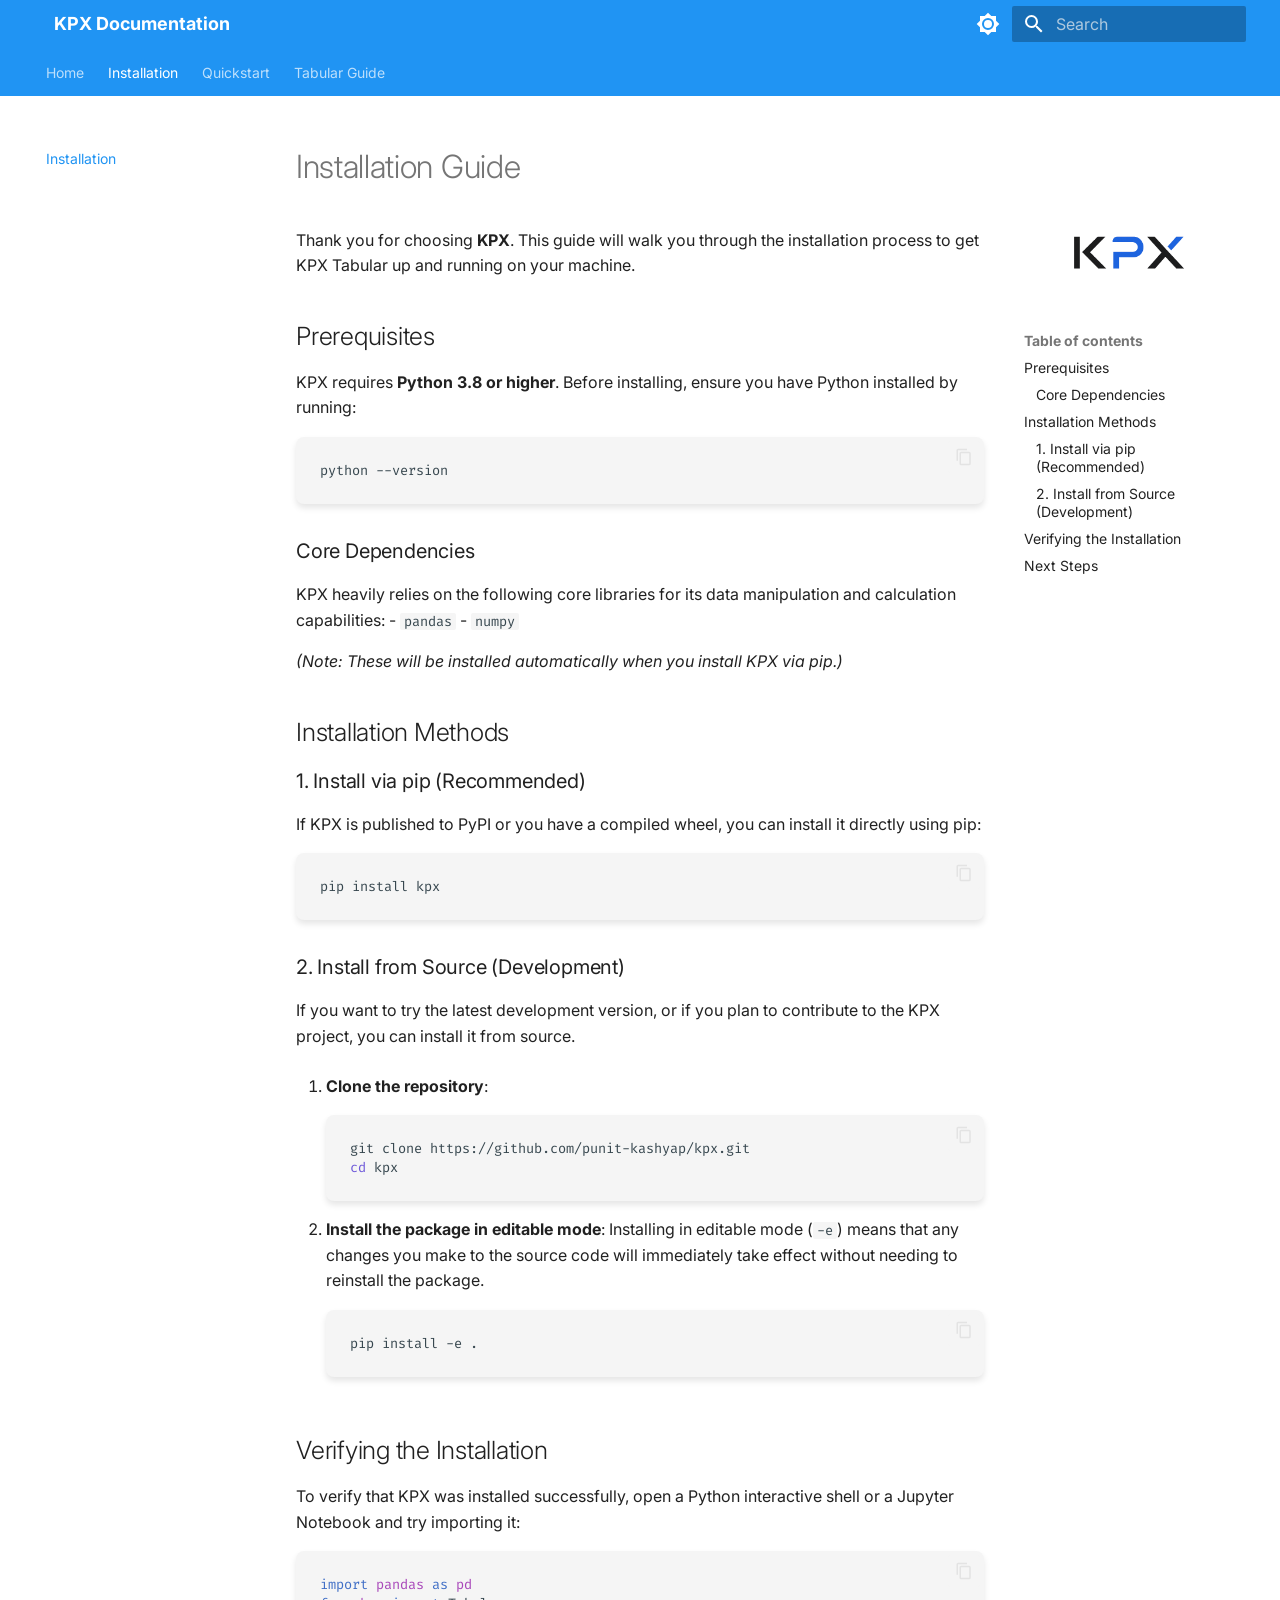
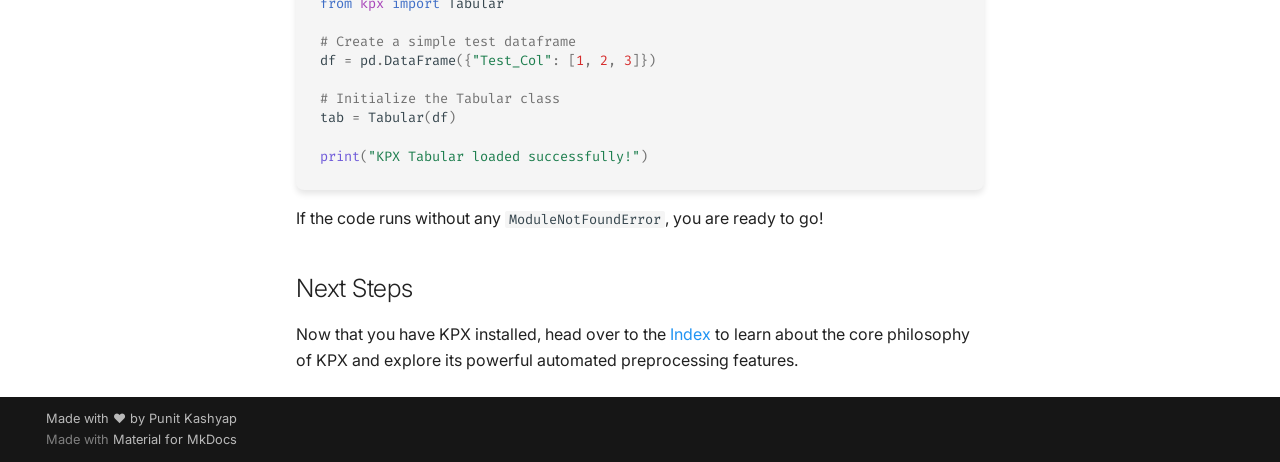
==== installation/index.html @ b49fe6df "Deployed cb5c5bc with MkDocs version: 1.6.1" ====
<!doctype html>
<html lang="en" class="no-js">
  <head>
    
      <meta charset="utf-8">
      <meta name="viewport" content="width=device-width,initial-scale=1">
      
        <meta name="description" content="Automated Data Processing Toolkit">
      
      
        <meta name="author" content="Punit Kashyap">
      
      
      
        <link rel="prev" href="..">
      
      
        <link rel="next" href="../quickstart/">
      
      
        
      
      
      <link rel="icon" href="../assets/logo.png">
      <meta name="generator" content="mkdocs-1.6.1, mkdocs-material-9.7.6">
    
    
      
        <title>Installation - KPX Documentation</title>
      
    
    
      <link rel="stylesheet" href="../assets/stylesheets/main.484c7ddc.min.css">
      
        
        <link rel="stylesheet" href="../assets/stylesheets/palette.ab4e12ef.min.css">
      
      


    
    
      
    
    
      
        
        
        <link rel="preconnect" href="https://fonts.gstatic.com" crossorigin>
        <link rel="stylesheet" href="https://fonts.googleapis.com/css?family=Inter:300,300i,400,400i,700,700i%7CFira+Code:400,400i,700,700i&display=fallback">
        <style>:root{--md-text-font:"Inter";--md-code-font:"Fira Code"}</style>
      
    
    
      <link rel="stylesheet" href="../stylesheets/extra.css">
    
    <script>__md_scope=new URL("..",location),__md_hash=e=>[...e].reduce(((e,_)=>(e<<5)-e+_.charCodeAt(0)),0),__md_get=(e,_=localStorage,t=__md_scope)=>JSON.parse(_.getItem(t.pathname+"."+e)),__md_set=(e,_,t=localStorage,a=__md_scope)=>{try{t.setItem(a.pathname+"."+e,JSON.stringify(_))}catch(e){}}</script>
    
      

    
    
  </head>
  
  
    
    
      
    
    
    
    
    <body dir="ltr" data-md-color-scheme="default" data-md-color-primary="blue" data-md-color-accent="light-blue">
  
    
    <input class="md-toggle" data-md-toggle="drawer" type="checkbox" id="__drawer" autocomplete="off">
    <input class="md-toggle" data-md-toggle="search" type="checkbox" id="__search" autocomplete="off">
    <label class="md-overlay" for="__drawer"></label>
    <div data-md-component="skip">
      
        
        <a href="#installation-guide" class="md-skip">
          Skip to content
        </a>
      
    </div>
    <div data-md-component="announce">
      
    </div>
    
    
      

<header class="md-header" data-md-component="header">
  <nav class="md-header__inner md-grid" aria-label="Header">
    <a href=".." title="KPX Documentation" class="md-header__button md-logo" aria-label="KPX Documentation" data-md-component="logo">
      
  <img src="../assets/logo.png" alt="logo">

    </a>
    <label class="md-header__button md-icon" for="__drawer">
      
      <svg xmlns="http://www.w3.org/2000/svg" viewBox="0 0 24 24"><path d="M3 6h18v2H3zm0 5h18v2H3zm0 5h18v2H3z"/></svg>
    </label>
    <div class="md-header__title" data-md-component="header-title">
      <div class="md-header__ellipsis">
        <div class="md-header__topic">
          <span class="md-ellipsis">
            KPX Documentation
          </span>
        </div>
        <div class="md-header__topic" data-md-component="header-topic">
          <span class="md-ellipsis">
            
              Installation
            
          </span>
        </div>
      </div>
    </div>
    
      
        <form class="md-header__option" data-md-component="palette">
  
    
    
    
    <input class="md-option" data-md-color-media="(prefers-color-scheme: light)" data-md-color-scheme="default" data-md-color-primary="blue" data-md-color-accent="light-blue"  aria-label="Switch to dark mode"  type="radio" name="__palette" id="__palette_0">
    
      <label class="md-header__button md-icon" title="Switch to dark mode" for="__palette_1" hidden>
        <svg xmlns="http://www.w3.org/2000/svg" viewBox="0 0 24 24"><path d="M12 8a4 4 0 0 0-4 4 4 4 0 0 0 4 4 4 4 0 0 0 4-4 4 4 0 0 0-4-4m0 10a6 6 0 0 1-6-6 6 6 0 0 1 6-6 6 6 0 0 1 6 6 6 6 0 0 1-6 6m8-9.31V4h-4.69L12 .69 8.69 4H4v4.69L.69 12 4 15.31V20h4.69L12 23.31 15.31 20H20v-4.69L23.31 12z"/></svg>
      </label>
    
  
    
    
    
    <input class="md-option" data-md-color-media="(prefers-color-scheme: dark)" data-md-color-scheme="slate" data-md-color-primary="blue" data-md-color-accent="light-blue"  aria-label="Switch to light mode"  type="radio" name="__palette" id="__palette_1">
    
      <label class="md-header__button md-icon" title="Switch to light mode" for="__palette_0" hidden>
        <svg xmlns="http://www.w3.org/2000/svg" viewBox="0 0 24 24"><path d="M12 18c-.89 0-1.74-.2-2.5-.55C11.56 16.5 13 14.42 13 12s-1.44-4.5-3.5-5.45C10.26 6.2 11.11 6 12 6a6 6 0 0 1 6 6 6 6 0 0 1-6 6m8-9.31V4h-4.69L12 .69 8.69 4H4v4.69L.69 12 4 15.31V20h4.69L12 23.31 15.31 20H20v-4.69L23.31 12z"/></svg>
      </label>
    
  
</form>
      
    
    
      <script>var palette=__md_get("__palette");if(palette&&palette.color){if("(prefers-color-scheme)"===palette.color.media){var media=matchMedia("(prefers-color-scheme: light)"),input=document.querySelector(media.matches?"[data-md-color-media='(prefers-color-scheme: light)']":"[data-md-color-media='(prefers-color-scheme: dark)']");palette.color.media=input.getAttribute("data-md-color-media"),palette.color.scheme=input.getAttribute("data-md-color-scheme"),palette.color.primary=input.getAttribute("data-md-color-primary"),palette.color.accent=input.getAttribute("data-md-color-accent")}for(var[key,value]of Object.entries(palette.color))document.body.setAttribute("data-md-color-"+key,value)}</script>
    
    
    
      
      
        <label class="md-header__button md-icon" for="__search">
          
          <svg xmlns="http://www.w3.org/2000/svg" viewBox="0 0 24 24"><path d="M9.5 3A6.5 6.5 0 0 1 16 9.5c0 1.61-.59 3.09-1.56 4.23l.27.27h.79l5 5-1.5 1.5-5-5v-.79l-.27-.27A6.52 6.52 0 0 1 9.5 16 6.5 6.5 0 0 1 3 9.5 6.5 6.5 0 0 1 9.5 3m0 2C7 5 5 7 5 9.5S7 14 9.5 14 14 12 14 9.5 12 5 9.5 5"/></svg>
        </label>
        <div class="md-search" data-md-component="search" role="dialog">
  <label class="md-search__overlay" for="__search"></label>
  <div class="md-search__inner" role="search">
    <form class="md-search__form" name="search">
      <input type="text" class="md-search__input" name="query" aria-label="Search" placeholder="Search" autocapitalize="off" autocorrect="off" autocomplete="off" spellcheck="false" data-md-component="search-query" required>
      <label class="md-search__icon md-icon" for="__search">
        
        <svg xmlns="http://www.w3.org/2000/svg" viewBox="0 0 24 24"><path d="M9.5 3A6.5 6.5 0 0 1 16 9.5c0 1.61-.59 3.09-1.56 4.23l.27.27h.79l5 5-1.5 1.5-5-5v-.79l-.27-.27A6.52 6.52 0 0 1 9.5 16 6.5 6.5 0 0 1 3 9.5 6.5 6.5 0 0 1 9.5 3m0 2C7 5 5 7 5 9.5S7 14 9.5 14 14 12 14 9.5 12 5 9.5 5"/></svg>
        
        <svg xmlns="http://www.w3.org/2000/svg" viewBox="0 0 24 24"><path d="M20 11v2H8l5.5 5.5-1.42 1.42L4.16 12l7.92-7.92L13.5 5.5 8 11z"/></svg>
      </label>
      <nav class="md-search__options" aria-label="Search">
        
          <a href="javascript:void(0)" class="md-search__icon md-icon" title="Share" aria-label="Share" data-clipboard data-clipboard-text="" data-md-component="search-share" tabindex="-1">
            
            <svg xmlns="http://www.w3.org/2000/svg" viewBox="0 0 24 24"><path d="M18 16.08c-.76 0-1.44.3-1.96.77L8.91 12.7c.05-.23.09-.46.09-.7s-.04-.47-.09-.7l7.05-4.11c.54.5 1.25.81 2.04.81a3 3 0 0 0 3-3 3 3 0 0 0-3-3 3 3 0 0 0-3 3c0 .24.04.47.09.7L8.04 9.81C7.5 9.31 6.79 9 6 9a3 3 0 0 0-3 3 3 3 0 0 0 3 3c.79 0 1.5-.31 2.04-.81l7.12 4.15c-.05.21-.08.43-.08.66 0 1.61 1.31 2.91 2.92 2.91s2.92-1.3 2.92-2.91A2.92 2.92 0 0 0 18 16.08"/></svg>
          </a>
        
        <button type="reset" class="md-search__icon md-icon" title="Clear" aria-label="Clear" tabindex="-1">
          
          <svg xmlns="http://www.w3.org/2000/svg" viewBox="0 0 24 24"><path d="M19 6.41 17.59 5 12 10.59 6.41 5 5 6.41 10.59 12 5 17.59 6.41 19 12 13.41 17.59 19 19 17.59 13.41 12z"/></svg>
        </button>
      </nav>
      
        <div class="md-search__suggest" data-md-component="search-suggest"></div>
      
    </form>
    <div class="md-search__output">
      <div class="md-search__scrollwrap" tabindex="0" data-md-scrollfix>
        <div class="md-search-result" data-md-component="search-result">
          <div class="md-search-result__meta">
            Initializing search
          </div>
          <ol class="md-search-result__list" role="presentation"></ol>
        </div>
      </div>
    </div>
  </div>
</div>
      
    
    
  </nav>
  
</header>
    
    <div class="md-container" data-md-component="container">
      
      
        
          
            
<nav class="md-tabs" aria-label="Tabs" data-md-component="tabs">
  <div class="md-grid">
    <ul class="md-tabs__list">
      
        
  
  
  
  
    <li class="md-tabs__item">
      <a href=".." class="md-tabs__link">
        
  
  
    
  
  Home

      </a>
    </li>
  

      
        
  
  
  
    
  
  
    <li class="md-tabs__item md-tabs__item--active">
      <a href="./" class="md-tabs__link">
        
  
  
    
  
  Installation

      </a>
    </li>
  

      
        
  
  
  
  
    <li class="md-tabs__item">
      <a href="../quickstart/" class="md-tabs__link">
        
  
  
    
  
  Quickstart

      </a>
    </li>
  

      
        
  
  
  
  
    
    
      <li class="md-tabs__item">
        <a href="../user_guide/tabular/overview/" class="md-tabs__link">
          
  
  
  Tabular Guide

        </a>
      </li>
    
  

      
    </ul>
  </div>
</nav>
          
        
      
      <main class="md-main" data-md-component="main">
        <div class="md-main__inner md-grid">
          
  
    
    <div class="md-sidebar md-sidebar--primary" data-md-component="sidebar" data-md-type="navigation" >
      <div class="md-sidebar__scrollwrap">
        <div class="md-sidebar__inner">
          


  


<nav class="md-nav md-nav--primary md-nav--lifted" aria-label="Navigation" data-md-level="0">
  <label class="md-nav__title" for="__drawer">
    <a href=".." title="KPX Documentation" class="md-nav__button md-logo" aria-label="KPX Documentation" data-md-component="logo">
      
  <img src="../assets/logo.png" alt="logo">

    </a>
    KPX Documentation
  </label>
  
  <ul class="md-nav__list" data-md-scrollfix>
    
      
      
  
  
  
  
    <li class="md-nav__item">
      <a href=".." class="md-nav__link">
        
  
  
  <span class="md-ellipsis">
    
  
    Home
  

    
  </span>
  
  

      </a>
    </li>
  

    
      
      
  
  
    
  
  
  
    <li class="md-nav__item md-nav__item--active">
      
      <input class="md-nav__toggle md-toggle" type="checkbox" id="__toc">
      
      
        
      
      
        <label class="md-nav__link md-nav__link--active" for="__toc">
          
  
  
  <span class="md-ellipsis">
    
  
    Installation
  

    
  </span>
  
  

          <span class="md-nav__icon md-icon"></span>
        </label>
      
      <a href="./" class="md-nav__link md-nav__link--active">
        
  
  
  <span class="md-ellipsis">
    
  
    Installation
  

    
  </span>
  
  

      </a>
      
        

<nav class="md-nav md-nav--secondary" aria-label="Table of contents">
  
  
  
    
  
  
    <label class="md-nav__title" for="__toc">
      <span class="md-nav__icon md-icon"></span>
      Table of contents
    </label>
    <ul class="md-nav__list" data-md-component="toc" data-md-scrollfix>
      
        <li class="md-nav__item">
  <a href="#prerequisites" class="md-nav__link">
    <span class="md-ellipsis">
      
        Prerequisites
      
    </span>
  </a>
  
    <nav class="md-nav" aria-label="Prerequisites">
      <ul class="md-nav__list">
        
          <li class="md-nav__item">
  <a href="#core-dependencies" class="md-nav__link">
    <span class="md-ellipsis">
      
        Core Dependencies
      
    </span>
  </a>
  
</li>
        
      </ul>
    </nav>
  
</li>
      
        <li class="md-nav__item">
  <a href="#installation-methods" class="md-nav__link">
    <span class="md-ellipsis">
      
        Installation Methods
      
    </span>
  </a>
  
    <nav class="md-nav" aria-label="Installation Methods">
      <ul class="md-nav__list">
        
          <li class="md-nav__item">
  <a href="#1-install-via-pip-recommended" class="md-nav__link">
    <span class="md-ellipsis">
      
        1. Install via pip (Recommended)
      
    </span>
  </a>
  
</li>
        
          <li class="md-nav__item">
  <a href="#2-install-from-source-development" class="md-nav__link">
    <span class="md-ellipsis">
      
        2. Install from Source (Development)
      
    </span>
  </a>
  
</li>
        
      </ul>
    </nav>
  
</li>
      
        <li class="md-nav__item">
  <a href="#verifying-the-installation" class="md-nav__link">
    <span class="md-ellipsis">
      
        Verifying the Installation
      
    </span>
  </a>
  
</li>
      
        <li class="md-nav__item">
  <a href="#next-steps" class="md-nav__link">
    <span class="md-ellipsis">
      
        Next Steps
      
    </span>
  </a>
  
</li>
      
    </ul>
  
</nav>
      
    </li>
  

    
      
      
  
  
  
  
    <li class="md-nav__item">
      <a href="../quickstart/" class="md-nav__link">
        
  
  
  <span class="md-ellipsis">
    
  
    Quickstart
  

    
  </span>
  
  

      </a>
    </li>
  

    
      
      
  
  
  
  
    
    
    
    
      
      
        
      
    
    
    <li class="md-nav__item md-nav__item--nested">
      
        
        
          
        
        <input class="md-nav__toggle md-toggle md-toggle--indeterminate" type="checkbox" id="__nav_4" >
        
          
          <label class="md-nav__link" for="__nav_4" id="__nav_4_label" tabindex="0">
            
  
  
  <span class="md-ellipsis">
    
  
    Tabular Guide
  

    
  </span>
  
  

            <span class="md-nav__icon md-icon"></span>
          </label>
        
        <nav class="md-nav" data-md-level="1" aria-labelledby="__nav_4_label" aria-expanded="false">
          <label class="md-nav__title" for="__nav_4">
            <span class="md-nav__icon md-icon"></span>
            
  
    Tabular Guide
  

          </label>
          <ul class="md-nav__list" data-md-scrollfix>
            
              
                
  
  
  
  
    <li class="md-nav__item">
      <a href="../user_guide/tabular/overview/" class="md-nav__link">
        
  
  
  <span class="md-ellipsis">
    
  
    Overview
  

    
  </span>
  
  

      </a>
    </li>
  

              
            
              
                
  
  
  
  
    <li class="md-nav__item">
      <a href="../user_guide/tabular/workflow/" class="md-nav__link">
        
  
  
  <span class="md-ellipsis">
    
  
    Recommended Workflow
  

    
  </span>
  
  

      </a>
    </li>
  

              
            
              
                
  
  
  
  
    <li class="md-nav__item">
      <a href="../user_guide/tabular/summary/" class="md-nav__link">
        
  
  
  <span class="md-ellipsis">
    
  
    Summary (Profiling)
  

    
  </span>
  
  

      </a>
    </li>
  

              
            
              
                
  
  
  
  
    <li class="md-nav__item">
      <a href="../user_guide/tabular/statistics/" class="md-nav__link">
        
  
  
  <span class="md-ellipsis">
    
  
    Statistics
  

    
  </span>
  
  

      </a>
    </li>
  

              
            
              
                
  
  
  
  
    <li class="md-nav__item">
      <a href="../user_guide/tabular/preprocessing/" class="md-nav__link">
        
  
  
  <span class="md-ellipsis">
    
  
    Preprocessing
  

    
  </span>
  
  

      </a>
    </li>
  

              
            
              
                
  
  
  
  
    <li class="md-nav__item">
      <a href="../user_guide/tabular/visuals/" class="md-nav__link">
        
  
  
  <span class="md-ellipsis">
    
  
    Visuals
  

    
  </span>
  
  

      </a>
    </li>
  

              
            
              
                
  
  
  
  
    <li class="md-nav__item">
      <a href="../user_guide/tabular/api_reference/" class="md-nav__link">
        
  
  
  <span class="md-ellipsis">
    
  
    API Reference
  

    
  </span>
  
  

      </a>
    </li>
  

              
            
          </ul>
        </nav>
      
    </li>
  

    
  </ul>
</nav>
        </div>
      </div>
    </div>
  
  
    
    <div class="md-sidebar md-sidebar--secondary" data-md-component="sidebar" data-md-type="toc" >
      <div class="md-sidebar__scrollwrap">
        <div class="md-sidebar__inner">
          <!-- Inject logo directly into the secondary sidebar container -->
          <div style="text-align: center; padding: 1.5rem 1rem 0 1rem;">
            <a href="../">
              <img src="../assets/logo.png" alt="KPX Logo" style="max-width: 150px; height: auto;">
            </a>
          </div>
          

<nav class="md-nav md-nav--secondary" aria-label="Table of contents">
  
  
  
    
  
  
    <label class="md-nav__title" for="__toc">
      <span class="md-nav__icon md-icon"></span>
      Table of contents
    </label>
    <ul class="md-nav__list" data-md-component="toc" data-md-scrollfix>
      
        <li class="md-nav__item">
  <a href="#prerequisites" class="md-nav__link">
    <span class="md-ellipsis">
      
        Prerequisites
      
    </span>
  </a>
  
    <nav class="md-nav" aria-label="Prerequisites">
      <ul class="md-nav__list">
        
          <li class="md-nav__item">
  <a href="#core-dependencies" class="md-nav__link">
    <span class="md-ellipsis">
      
        Core Dependencies
      
    </span>
  </a>
  
</li>
        
      </ul>
    </nav>
  
</li>
      
        <li class="md-nav__item">
  <a href="#installation-methods" class="md-nav__link">
    <span class="md-ellipsis">
      
        Installation Methods
      
    </span>
  </a>
  
    <nav class="md-nav" aria-label="Installation Methods">
      <ul class="md-nav__list">
        
          <li class="md-nav__item">
  <a href="#1-install-via-pip-recommended" class="md-nav__link">
    <span class="md-ellipsis">
      
        1. Install via pip (Recommended)
      
    </span>
  </a>
  
</li>
        
          <li class="md-nav__item">
  <a href="#2-install-from-source-development" class="md-nav__link">
    <span class="md-ellipsis">
      
        2. Install from Source (Development)
      
    </span>
  </a>
  
</li>
        
      </ul>
    </nav>
  
</li>
      
        <li class="md-nav__item">
  <a href="#verifying-the-installation" class="md-nav__link">
    <span class="md-ellipsis">
      
        Verifying the Installation
      
    </span>
  </a>
  
</li>
      
        <li class="md-nav__item">
  <a href="#next-steps" class="md-nav__link">
    <span class="md-ellipsis">
      
        Next Steps
      
    </span>
  </a>
  
</li>
      
    </ul>
  
</nav>
        </div>
      </div>
    </div>
  

          
            <div class="md-content" data-md-component="content">
              
              <article class="md-content__inner md-typeset">
                
                  



<h1 id="installation-guide">Installation Guide</h1>
<p>Thank you for choosing <strong>KPX</strong>. This guide will walk you through the installation process to get KPX Tabular up and running on your machine.</p>
<h2 id="prerequisites">Prerequisites</h2>
<p>KPX requires <strong>Python 3.8 or higher</strong>. Before installing, ensure you have Python installed by running:</p>
<div class="language-bash highlight"><pre><span></span><code><span id="__span-0-1"><a id="__codelineno-0-1" name="__codelineno-0-1" href="#__codelineno-0-1"></a>python<span class="w"> </span>--version
</span></code></pre></div>
<h3 id="core-dependencies">Core Dependencies</h3>
<p>KPX heavily relies on the following core libraries for its data manipulation and calculation capabilities:
- <code>pandas</code>
- <code>numpy</code></p>
<p><em>(Note: These will be installed automatically when you install KPX via pip.)</em></p>
<h2 id="installation-methods">Installation Methods</h2>
<h3 id="1-install-via-pip-recommended">1. Install via pip (Recommended)</h3>
<p>If KPX is published to PyPI or you have a compiled wheel, you can install it directly using pip:</p>
<div class="language-bash highlight"><pre><span></span><code><span id="__span-1-1"><a id="__codelineno-1-1" name="__codelineno-1-1" href="#__codelineno-1-1"></a>pip<span class="w"> </span>install<span class="w"> </span>kpx
</span></code></pre></div>
<h3 id="2-install-from-source-development">2. Install from Source (Development)</h3>
<p>If you want to try the latest development version, or if you plan to contribute to the KPX project, you can install it from source.</p>
<ol>
<li>
<p><strong>Clone the repository</strong>:
   <div class="language-bash highlight"><pre><span></span><code><span id="__span-2-1"><a id="__codelineno-2-1" name="__codelineno-2-1" href="#__codelineno-2-1"></a>git<span class="w"> </span>clone<span class="w"> </span>https://github.com/punit-kashyap/kpx.git
</span><span id="__span-2-2"><a id="__codelineno-2-2" name="__codelineno-2-2" href="#__codelineno-2-2"></a><span class="nb">cd</span><span class="w"> </span>kpx
</span></code></pre></div></p>
</li>
<li>
<p><strong>Install the package in editable mode</strong>:
   Installing in editable mode (<code>-e</code>) means that any changes you make to the source code will immediately take effect without needing to reinstall the package.
   <div class="language-bash highlight"><pre><span></span><code><span id="__span-3-1"><a id="__codelineno-3-1" name="__codelineno-3-1" href="#__codelineno-3-1"></a>pip<span class="w"> </span>install<span class="w"> </span>-e<span class="w"> </span>.
</span></code></pre></div></p>
</li>
</ol>
<h2 id="verifying-the-installation">Verifying the Installation</h2>
<p>To verify that KPX was installed successfully, open a Python interactive shell or a Jupyter Notebook and try importing it:</p>
<div class="language-python highlight"><pre><span></span><code><span id="__span-4-1"><a id="__codelineno-4-1" name="__codelineno-4-1" href="#__codelineno-4-1"></a><span class="kn">import</span><span class="w"> </span><span class="nn">pandas</span><span class="w"> </span><span class="k">as</span><span class="w"> </span><span class="nn">pd</span>
</span><span id="__span-4-2"><a id="__codelineno-4-2" name="__codelineno-4-2" href="#__codelineno-4-2"></a><span class="kn">from</span><span class="w"> </span><span class="nn">kpx</span><span class="w"> </span><span class="kn">import</span> <span class="n">Tabular</span>
</span><span id="__span-4-3"><a id="__codelineno-4-3" name="__codelineno-4-3" href="#__codelineno-4-3"></a>
</span><span id="__span-4-4"><a id="__codelineno-4-4" name="__codelineno-4-4" href="#__codelineno-4-4"></a><span class="c1"># Create a simple test dataframe</span>
</span><span id="__span-4-5"><a id="__codelineno-4-5" name="__codelineno-4-5" href="#__codelineno-4-5"></a><span class="n">df</span> <span class="o">=</span> <span class="n">pd</span><span class="o">.</span><span class="n">DataFrame</span><span class="p">({</span><span class="s2">&quot;Test_Col&quot;</span><span class="p">:</span> <span class="p">[</span><span class="mi">1</span><span class="p">,</span> <span class="mi">2</span><span class="p">,</span> <span class="mi">3</span><span class="p">]})</span>
</span><span id="__span-4-6"><a id="__codelineno-4-6" name="__codelineno-4-6" href="#__codelineno-4-6"></a>
</span><span id="__span-4-7"><a id="__codelineno-4-7" name="__codelineno-4-7" href="#__codelineno-4-7"></a><span class="c1"># Initialize the Tabular class</span>
</span><span id="__span-4-8"><a id="__codelineno-4-8" name="__codelineno-4-8" href="#__codelineno-4-8"></a><span class="n">tab</span> <span class="o">=</span> <span class="n">Tabular</span><span class="p">(</span><span class="n">df</span><span class="p">)</span>
</span><span id="__span-4-9"><a id="__codelineno-4-9" name="__codelineno-4-9" href="#__codelineno-4-9"></a>
</span><span id="__span-4-10"><a id="__codelineno-4-10" name="__codelineno-4-10" href="#__codelineno-4-10"></a><span class="nb">print</span><span class="p">(</span><span class="s2">&quot;KPX Tabular loaded successfully!&quot;</span><span class="p">)</span>
</span></code></pre></div>
<p>If the code runs without any <code>ModuleNotFoundError</code>, you are ready to go!</p>
<h2 id="next-steps">Next Steps</h2>
<p>Now that you have KPX installed, head over to the <a href="../">Index</a> to learn about the core philosophy of KPX and explore its powerful automated preprocessing features.</p>












                
              </article>
            </div>
          
          
<script>var target=document.getElementById(location.hash.slice(1));target&&target.name&&(target.checked=target.name.startsWith("__tabbed_"))</script>
        </div>
        
          <button type="button" class="md-top md-icon" data-md-component="top" hidden>
  
  <svg xmlns="http://www.w3.org/2000/svg" viewBox="0 0 24 24"><path d="M13 20h-2V8l-5.5 5.5-1.42-1.42L12 4.16l7.92 7.92-1.42 1.42L13 8z"/></svg>
  Back to top
</button>
        
      </main>
      
        <footer class="md-footer">
  
  <div class="md-footer-meta md-typeset">
    <div class="md-footer-meta__inner md-grid">
      <div class="md-copyright">
  
    <div class="md-copyright__highlight">
      Made with ❤️ by Punit Kashyap
    </div>
  
  
    Made with
    <a href="https://squidfunk.github.io/mkdocs-material/" target="_blank" rel="noopener">
      Material for MkDocs
    </a>
  
</div>
      
    </div>
  </div>
</footer>
      
    </div>
    <div class="md-dialog" data-md-component="dialog">
      <div class="md-dialog__inner md-typeset"></div>
    </div>
    
    
    
      
      
      <script id="__config" type="application/json">{"annotate": null, "base": "..", "features": ["navigation.tabs", "navigation.sections", "navigation.expand", "navigation.top", "navigation.tracking", "search.suggest", "search.highlight", "search.share", "content.code.copy", "content.code.annotate"], "search": "../assets/javascripts/workers/search.2c215733.min.js", "tags": null, "translations": {"clipboard.copied": "Copied to clipboard", "clipboard.copy": "Copy to clipboard", "search.result.more.one": "1 more on this page", "search.result.more.other": "# more on this page", "search.result.none": "No matching documents", "search.result.one": "1 matching document", "search.result.other": "# matching documents", "search.result.placeholder": "Type to start searching", "search.result.term.missing": "Missing", "select.version": "Select version"}, "version": null}</script>
    
    
      <script src="../assets/javascripts/bundle.79ae519e.min.js"></script>
      
    
  </body>
</html>
---- assets/stylesheets/main.484c7ddc.min.css ----
@charset "UTF-8";html{-webkit-text-size-adjust:none;-moz-text-size-adjust:none;text-size-adjust:none;box-sizing:border-box}*,:after,:before{box-sizing:inherit}@media (prefers-reduced-motion){*,:after,:before{transition:none!important}}body{margin:0}a,button,input,label{-webkit-tap-highlight-color:transparent}a{color:inherit;text-decoration:none}hr{border:0;box-sizing:initial;display:block;height:.05rem;overflow:visible;padding:0}small{font-size:80%}sub,sup{line-height:1em}img{border-style:none}table{border-collapse:initial;border-spacing:0}td,th{font-weight:400;vertical-align:top}button{background:#0000;border:0;font-family:inherit;font-size:inherit;margin:0;padding:0}input{border:0;outline:none}:root{--md-primary-fg-color:#4051b5;--md-primary-fg-color--light:#5d6cc0;--md-primary-fg-color--dark:#303fa1;--md-primary-bg-color:#fff;--md-primary-bg-color--light:#ffffffb3;--md-accent-fg-color:#526cfe;--md-accent-fg-color--transparent:#526cfe1a;--md-accent-bg-color:#fff;--md-accent-bg-color--light:#ffffffb3}[data-md-color-scheme=default]{color-scheme:light}[data-md-color-scheme=default] img[src$="#gh-dark-mode-only"],[data-md-color-scheme=default] img[src$="#only-dark"]{display:none}:root,[data-md-color-scheme=default]{--md-hue:225deg;--md-default-fg-color:#000000de;--md-default-fg-color--light:#0000008a;--md-default-fg-color--lighter:#00000052;--md-default-fg-color--lightest:#00000012;--md-default-bg-color:#fff;--md-default-bg-color--light:#ffffffb3;--md-default-bg-color--lighter:#ffffff4d;--md-default-bg-color--lightest:#ffffff1f;--md-code-fg-color:#36464e;--md-code-bg-color:#f5f5f5;--md-code-bg-color--light:#f5f5f5b3;--md-code-bg-color--lighter:#f5f5f54d;--md-code-hl-color:#4287ff;--md-code-hl-color--light:#4287ff1a;--md-code-hl-number-color:#d52a2a;--md-code-hl-special-color:#db1457;--md-code-hl-function-color:#a846b9;--md-code-hl-constant-color:#6e59d9;--md-code-hl-keyword-color:#3f6ec6;--md-code-hl-string-color:#1c7d4d;--md-code-hl-name-color:var(--md-code-fg-color);--md-code-hl-operator-color:var(--md-default-fg-color--light);--md-code-hl-punctuation-color:var(--md-default-fg-color--light);--md-code-hl-comment-color:var(--md-default-fg-color--light);--md-code-hl-generic-color:var(--md-default-fg-color--light);--md-code-hl-variable-color:var(--md-default-fg-color--light);--md-typeset-color:var(--md-default-fg-color);--md-typeset-a-color:var(--md-primary-fg-color);--md-typeset-del-color:#f5503d26;--md-typeset-ins-color:#0bd57026;--md-typeset-kbd-color:#fafafa;--md-typeset-kbd-accent-color:#fff;--md-typeset-kbd-border-color:#b8b8b8;--md-typeset-mark-color:#ffff0080;--md-typeset-table-color:#0000001f;--md-typeset-table-color--light:rgba(0,0,0,.035);--md-admonition-fg-color:var(--md-default-fg-color);--md-admonition-bg-color:var(--md-default-bg-color);--md-warning-fg-color:#000000de;--md-warning-bg-color:#ff9;--md-footer-fg-color:#fff;--md-footer-fg-color--light:#ffffffb3;--md-footer-fg-color--lighter:#ffffff73;--md-footer-bg-color:#000000de;--md-footer-bg-color--dark:#00000052;--md-shadow-z1:0 0.2rem 0.5rem #0000000d,0 0 0.05rem #0000001a;--md-shadow-z2:0 0.2rem 0.5rem #0000001a,0 0 0.05rem #00000040;--md-shadow-z3:0 0.2rem 0.5rem #0003,0 0 0.05rem #00000059}.md-icon svg{fill:currentcolor;display:block;height:1.2rem;width:1.2rem}body{-webkit-font-smoothing:antialiased;-moz-osx-font-smoothing:grayscale;--md-text-font-family:var(--md-text-font,_),-apple-system,BlinkMacSystemFont,Helvetica,Arial,sans-serif;--md-code-font-family:var(--md-code-font,_),SFMono-Regular,Consolas,Menlo,monospace}aside,body,input{font-feature-settings:"kern","liga";color:var(--md-typeset-color);font-family:var(--md-text-font-family)}code,kbd,pre{font-feature-settings:"kern";font-family:var(--md-code-font-family)}:root{--md-typeset-table-sort-icon:url('data:image/svg+xml;charset=utf-8,<svg xmlns="http://www.w3.org/2000/svg" viewBox="0 0 24 24"><path d="m18 21-4-4h3V7h-3l4-4 4 4h-3v10h3M2 19v-2h10v2M2 13v-2h7v2M2 7V5h4v2z"/></svg>');--md-typeset-table-sort-icon--asc:url('data:image/svg+xml;charset=utf-8,<svg xmlns="http://www.w3.org/2000/svg" viewBox="0 0 24 24"><path d="M19 17h3l-4 4-4-4h3V3h2M2 17h10v2H2M6 5v2H2V5m0 6h7v2H2z"/></svg>');--md-typeset-table-sort-icon--desc:url('data:image/svg+xml;charset=utf-8,<svg xmlns="http://www.w3.org/2000/svg" viewBox="0 0 24 24"><path d="M19 7h3l-4-4-4 4h3v14h2M2 17h10v2H2M6 5v2H2V5m0 6h7v2H2z"/></svg>')}.md-typeset{-webkit-print-color-adjust:exact;color-adjust:exact;font-size:.8rem;line-height:1.6;overflow-wrap:break-word}@media print{.md-typeset{font-size:.68rem}}.md-typeset blockquote,.md-typeset dl,.md-typeset figure,.md-typeset ol,.md-typeset pre,.md-typeset ul{margin-bottom:1em;margin-top:1em}.md-typeset h1{color:var(--md-default-fg-color--light);font-size:2em;line-height:1.3;margin:0 0 1.25em}.md-typeset h1,.md-typeset h2{font-weight:300;letter-spacing:-.01em}.md-typeset h2{font-size:1.5625em;line-height:1.4;margin:1.6em 0 .64em}.md-typeset h3{font-size:1.25em;font-weight:400;letter-spacing:-.01em;line-height:1.5;margin:1.6em 0 .8em}.md-typeset h2+h3{margin-top:.8em}.md-typeset h4{font-weight:700;letter-spacing:-.01em;margin:1em 0}.md-typeset h5,.md-typeset h6{color:var(--md-default-fg-color--light);font-size:.8em;font-weight:700;letter-spacing:-.01em;margin:1.25em 0}.md-typeset h5{text-transform:uppercase}.md-typeset h5 code{text-transform:none}.md-typeset hr{border-bottom:.05rem solid var(--md-default-fg-color--lightest);display:flow-root;margin:1.5em 0}.md-typeset a{color:var(--md-typeset-a-color);word-break:break-word}.md-typeset a,.md-typeset a:before{transition:color 125ms}.md-typeset a:focus,.md-typeset a:hover{color:var(--md-accent-fg-color)}.md-typeset a:focus code,.md-typeset a:hover code{background-color:var(--md-accent-fg-color--transparent);color:var(--md-accent-fg-color)}.md-typeset a code{color:var(--md-typeset-a-color)}.md-typeset a.focus-visible{outline-color:var(--md-accent-fg-color);outline-offset:.2rem}.md-typeset code,.md-typeset kbd,.md-typeset pre{color:var(--md-code-fg-color);direction:ltr;font-variant-ligatures:none;transition:background-color 125ms}@media print{.md-typeset code,.md-typeset kbd,.md-typeset pre{white-space:pre-wrap}}.md-typeset code{background-color:var(--md-code-bg-color);border-radius:.1rem;-webkit-box-decoration-break:clone;box-decoration-break:clone;font-size:.85em;padding:0 .2941176471em;transition:color 125ms,background-color 125ms;word-break:break-word}.md-typeset code:not(.focus-visible){-webkit-tap-highlight-color:transparent;outline:none}.md-typeset pre{display:flow-root;line-height:1.4;position:relative}.md-typeset pre>code{-webkit-box-decoration-break:slice;box-decoration-break:slice;box-shadow:none;display:block;margin:0;outline-color:var(--md-accent-fg-color);overflow:auto;padding:.7720588235em 1.1764705882em;scrollbar-color:var(--md-default-fg-color--lighter) #0000;scrollbar-width:thin;touch-action:auto;word-break:normal}.md-typeset pre>code:hover{scrollbar-color:var(--md-accent-fg-color) #0000}.md-typeset pre>code::-webkit-scrollbar{height:.2rem;width:.2rem}.md-typeset pre>code::-webkit-scrollbar-thumb{background-color:var(--md-default-fg-color--lighter)}.md-typeset pre>code::-webkit-scrollbar-thumb:hover{background-color:var(--md-accent-fg-color)}.md-typeset kbd{background-color:var(--md-typeset-kbd-color);border-radius:.1rem;box-shadow:0 .1rem 0 .05rem var(--md-typeset-kbd-border-color),0 .1rem 0 var(--md-typeset-kbd-border-color),0 -.1rem .2rem var(--md-typeset-kbd-accent-color) inset;color:var(--md-default-fg-color);display:inline-block;font-size:.75em;padding:0 .6666666667em;vertical-align:text-top;word-break:break-word}.md-typeset mark{background-color:var(--md-typeset-mark-color);-webkit-box-decoration-break:clone;box-decoration-break:clone;color:inherit;word-break:break-word}.md-typeset abbr{cursor:help;text-decoration:none}.md-typeset [data-preview],.md-typeset abbr{border-bottom:.05rem dotted var(--md-default-fg-color--light)}.md-typeset small{opacity:.75}[dir=ltr] .md-typeset sub,[dir=ltr] .md-typeset sup{margin-left:.078125em}[dir=rtl] .md-typeset sub,[dir=rtl] .md-typeset sup{margin-right:.078125em}[dir=ltr] .md-typeset blockquote{padding-left:.6rem}[dir=rtl] .md-typeset blockquote{padding-right:.6rem}[dir=ltr] .md-typeset blockquote{border-left:.2rem solid var(--md-default-fg-color--lighter)}[dir=rtl] .md-typeset blockquote{border-right:.2rem solid var(--md-default-fg-color--lighter)}.md-typeset blockquote{color:var(--md-default-fg-color--light);margin-left:0;margin-right:0}.md-typeset ul{list-style-type:disc}.md-typeset ul[type]{list-style-type:revert-layer}[dir=ltr] .md-typeset ol,[dir=ltr] .md-typeset ul{margin-left:.625em}[dir=rtl] .md-typeset ol,[dir=rtl] .md-typeset ul{margin-right:.625em}.md-typeset ol,.md-typeset ul{padding:0}.md-typeset ol:not([hidden]),.md-typeset ul:not([hidden]){display:flow-root}.md-typeset ol ol,.md-typeset ul ol{list-style-type:lower-alpha}.md-typeset ol ol ol,.md-typeset ul ol ol{list-style-type:lower-roman}.md-typeset ol ol ol ol,.md-typeset ul ol ol ol{list-style-type:upper-alpha}.md-typeset ol ol ol ol ol,.md-typeset ul ol ol ol ol{list-style-type:upper-roman}.md-typeset ol[type],.md-typeset ul[type]{list-style-type:revert-layer}[dir=ltr] .md-typeset ol li,[dir=ltr] .md-typeset ul li{margin-left:1.25em}[dir=rtl] .md-typeset ol li,[dir=rtl] .md-typeset ul li{margin-right:1.25em}.md-typeset ol li,.md-typeset ul li{margin-bottom:.5em}.md-typeset ol li blockquote,.md-typeset ol li p,.md-typeset ul li blockquote,.md-typeset ul li p{margin:.5em 0}.md-typeset ol li:last-child,.md-typeset ul li:last-child{margin-bottom:0}[dir=ltr] .md-typeset ol li ol,[dir=ltr] .md-typeset ol li ul,[dir=ltr] .md-typeset ul li ol,[dir=ltr] .md-typeset ul li ul{margin-left:.625em}[dir=rtl] .md-typeset ol li ol,[dir=rtl] .md-typeset ol li ul,[dir=rtl] .md-typeset ul li ol,[dir=rtl] .md-typeset ul li ul{margin-right:.625em}.md-typeset ol li ol,.md-typeset ol li ul,.md-typeset ul li ol,.md-typeset ul li ul{margin-bottom:.5em;margin-top:.5em}[dir=ltr] .md-typeset dd{margin-left:1.875em}[dir=rtl] .md-typeset dd{margin-right:1.875em}.md-typeset dd{margin-bottom:1.5em;margin-top:1em}.md-typeset img,.md-typeset svg,.md-typeset video{height:auto;max-width:100%}.md-typeset img[align=left]{margin:1em 1em 1em 0}.md-typeset img[align=right]{margin:1em 0 1em 1em}.md-typeset img[align]:only-child{margin-top:0}.md-typeset figure{display:flow-root;margin:1em auto;max-width:100%;text-align:center;width:fit-content}.md-typeset figure img{display:block;margin:0 auto}.md-typeset figcaption{font-style:italic;margin:1em auto;max-width:24rem}.md-typeset iframe{max-width:100%}.md-typeset table:not([class]){background-color:var(--md-default-bg-color);border:.05rem solid var(--md-typeset-table-color);border-radius:.1rem;display:inline-block;font-size:.64rem;max-width:100%;overflow:auto;touch-action:auto}@media print{.md-typeset table:not([class]){display:table}}.md-typeset table:not([class])+*{margin-top:1.5em}.md-typeset table:not([class]) td>:first-child,.md-typeset table:not([class]) th>:first-child{margin-top:0}.md-typeset table:not([class]) td>:last-child,.md-typeset table:not([class]) th>:last-child{margin-bottom:0}.md-typeset table:not([class]) td:not([align]),.md-typeset table:not([class]) th:not([align]){text-align:left}[dir=rtl] .md-typeset table:not([class]) td:not([align]),[dir=rtl] .md-typeset table:not([class]) th:not([align]){text-align:right}.md-typeset table:not([class]) th{font-weight:700;min-width:5rem;padding:.9375em 1.25em;vertical-align:top}.md-typeset table:not([class]) td{border-top:.05rem solid var(--md-typeset-table-color);padding:.9375em 1.25em;vertical-align:top}.md-typeset table:not([class]) tbody tr{transition:background-color 125ms}.md-typeset table:not([class]) tbody tr:hover{background-color:var(--md-typeset-table-color--light);box-shadow:0 .05rem 0 var(--md-default-bg-color) inset}.md-typeset table:not([class]) a{word-break:normal}.md-typeset table th[role=columnheader]{cursor:pointer}[dir=ltr] .md-typeset table th[role=columnheader]:after{margin-left:.5em}[dir=rtl] .md-typeset table th[role=columnheader]:after{margin-right:.5em}.md-typeset table th[role=columnheader]:after{content:"";display:inline-block;height:1.2em;-webkit-mask-image:var(--md-typeset-table-sort-icon);mask-image:var(--md-typeset-table-sort-icon);-webkit-mask-repeat:no-repeat;mask-repeat:no-repeat;-webkit-mask-size:contain;mask-size:contain;transition:background-color 125ms;vertical-align:text-bottom;width:1.2em}.md-typeset table th[role=columnheader]:hover:after{background-color:var(--md-default-fg-color--lighter)}.md-typeset table th[role=columnheader][aria-sort=ascending]:after{background-color:var(--md-default-fg-color--light);-webkit-mask-image:var(--md-typeset-table-sort-icon--asc);mask-image:var(--md-typeset-table-sort-icon--asc)}.md-typeset table th[role=columnheader][aria-sort=descending]:after{background-color:var(--md-default-fg-color--light);-webkit-mask-image:var(--md-typeset-table-sort-icon--desc);mask-image:var(--md-typeset-table-sort-icon--desc)}.md-typeset__scrollwrap{margin:1em -.8rem;overflow-x:auto;touch-action:auto}.md-typeset__table{display:inline-block;margin-bottom:.5em;padding:0 .8rem}@media print{.md-typeset__table{display:block}}html .md-typeset__table table{display:table;margin:0;overflow:hidden;width:100%}@media screen and (max-width:44.984375em){.md-content__inner>pre{margin:1em -.8rem}.md-content__inner>pre code{border-radius:0}}.md-typeset .md-author{border-radius:100%;display:block;flex-shrink:0;height:1.6rem;overflow:hidden;position:relative;transition:color 125ms,transform 125ms;width:1.6rem}.md-typeset .md-author img{display:block}.md-typeset .md-author--more{background:var(--md-default-fg-color--lightest);color:var(--md-default-fg-color--lighter);font-size:.6rem;font-weight:700;line-height:1.6rem;text-align:center}.md-typeset .md-author--long{height:2.4rem;width:2.4rem}.md-typeset a.md-author{transform:scale(1)}.md-typeset a.md-author img{border-radius:100%;filter:grayscale(100%) opacity(75%);transition:filter 125ms}.md-typeset a.md-author:focus,.md-typeset a.md-author:hover{transform:scale(1.1);z-index:1}.md-typeset a.md-author:focus img,.md-typeset a.md-author:hover img{filter:grayscale(0)}.md-banner{background-color:var(--md-footer-bg-color);color:var(--md-footer-fg-color);overflow:auto}@media print{.md-banner{display:none}}.md-banner--warning{background-color:var(--md-warning-bg-color);color:var(--md-warning-fg-color)}.md-banner__inner{font-size:.7rem;margin:.6rem auto;padding:0 .8rem}[dir=ltr] .md-banner__button{float:right}[dir=rtl] .md-banner__button{float:left}.md-banner__button{color:inherit;cursor:pointer;transition:opacity .25s}.no-js .md-banner__button{display:none}.md-banner__button:hover{opacity:.7}html{font-size:125%;height:100%;overflow-x:hidden}@media screen and (min-width:100em){html{font-size:137.5%}}@media screen and (min-width:125em){html{font-size:150%}}body{background-color:var(--md-default-bg-color);display:flex;flex-direction:column;font-size:.5rem;min-height:100%;position:relative;width:100%}@media print{body{display:block}}@media screen and (max-width:59.984375em){body[data-md-scrolllock]{position:fixed}}.md-grid{margin-left:auto;margin-right:auto;max-width:61rem}.md-container{display:flex;flex-direction:column;flex-grow:1}@media print{.md-container{display:block}}.md-main{flex-grow:1}.md-main__inner{display:flex;height:100%;margin-top:1.5rem}.md-ellipsis{overflow:hidden;text-overflow:ellipsis}.md-toggle{display:none}.md-option{height:0;opacity:0;position:absolute;width:0}.md-option:checked+label:not([hidden]){display:block}.md-option.focus-visible+label{outline-color:var(--md-accent-fg-color);outline-style:auto}.md-skip{background-color:var(--md-default-fg-color);border-radius:.1rem;color:var(--md-default-bg-color);font-size:.64rem;margin:.5rem;opacity:0;outline-color:var(--md-accent-fg-color);padding:.3rem .5rem;position:fixed;transform:translateY(.4rem);z-index:-1}.md-skip:focus{opacity:1;transform:translateY(0);transition:transform .25s cubic-bezier(.4,0,.2,1),opacity 175ms 75ms;z-index:10}@page{margin:25mm}:root{--md-clipboard-icon:url('data:image/svg+xml;charset=utf-8,<svg xmlns="http://www.w3.org/2000/svg" viewBox="0 0 24 24"><path d="M19 21H8V7h11m0-2H8a2 2 0 0 0-2 2v14a2 2 0 0 0 2 2h11a2 2 0 0 0 2-2V7a2 2 0 0 0-2-2m-3-4H4a2 2 0 0 0-2 2v14h2V3h12z"/></svg>')}.md-clipboard{border-radius:.1rem;color:var(--md-default-fg-color--lightest);cursor:pointer;height:1.5em;outline-color:var(--md-accent-fg-color);outline-offset:.1rem;transition:color .25s;width:1.5em;z-index:1}@media print{.md-clipboard{display:none}}.md-clipboard:not(.focus-visible){-webkit-tap-highlight-color:transparent;outline:none}:hover>.md-clipboard{color:var(--md-default-fg-color--light)}.md-clipboard:focus,.md-clipboard:hover{color:var(--md-accent-fg-color)}.md-clipboard:after{background-color:currentcolor;content:"";display:block;height:1.125em;margin:0 auto;-webkit-mask-image:var(--md-clipboard-icon);mask-image:var(--md-clipboard-icon);-webkit-mask-position:center;mask-position:center;-webkit-mask-repeat:no-repeat;mask-repeat:no-repeat;-webkit-mask-size:contain;mask-size:contain;width:1.125em}.md-clipboard--inline{cursor:pointer}.md-clipboard--inline code{transition:color .25s,background-color .25s}.md-clipboard--inline:focus code,.md-clipboard--inline:hover code{background-color:var(--md-accent-fg-color--transparent);color:var(--md-accent-fg-color)}:root{--md-code-select-icon:url('data:image/svg+xml;charset=utf-8,<svg xmlns="http://www.w3.org/2000/svg" viewBox="0 0 24 24"><path d="M19 19h-4v2h4c1.1 0 2-.9 2-2v-4h-2m0-12h-4v2h4v4h2V5c0-1.1-.9-2-2-2M5 5h4V3H5c-1.1 0-2 .9-2 2v4h2m0 6H3v4c0 1.1.9 2 2 2h4v-2H5zm2-4h2v2H7zm4 0h2v2h-2zm4 0h2v2h-2zM7 7h2v2H7zm4 0h2v2h-2zm4 0h2v2h-2zm-8 8h2v2H7zm4 0h2v2h-2zm4 0h2v2h-2z"/></svg>');--md-code-copy-icon:url('data:image/svg+xml;charset=utf-8,<svg xmlns="http://www.w3.org/2000/svg" viewBox="0 0 24 24"><path d="M19 21H8V7h11m0-2H8a2 2 0 0 0-2 2v14a2 2 0 0 0 2 2h11a2 2 0 0 0 2-2V7a2 2 0 0 0-2-2m-3-4H4a2 2 0 0 0-2 2v14h2V3h12z"/></svg>')}.md-typeset .md-code__content{display:grid}.md-code__nav{background-color:var(--md-code-bg-color--lighter);border-radius:.1rem;display:flex;gap:.2rem;padding:.2rem;position:absolute;right:.25em;top:.25em;transition:background-color .25s;z-index:1}:hover>.md-code__nav{background-color:var(--md-code-bg-color--light)}.md-code__button{color:var(--md-default-fg-color--lightest);cursor:pointer;display:block;height:1.5em;outline-color:var(--md-accent-fg-color);outline-offset:.1rem;transition:color .25s;width:1.5em}:hover>*>.md-code__button{color:var(--md-default-fg-color--light)}.md-code__button.focus-visible,.md-code__button:hover{color:var(--md-accent-fg-color)}.md-code__button--active{color:var(--md-default-fg-color)!important}.md-code__button:after{background-color:currentcolor;content:"";display:block;height:1.125em;margin:0 auto;-webkit-mask-position:center;mask-position:center;-webkit-mask-repeat:no-repeat;mask-repeat:no-repeat;-webkit-mask-size:contain;mask-size:contain;width:1.125em}.md-code__button[data-md-type=select]:after{-webkit-mask-image:var(--md-code-select-icon);mask-image:var(--md-code-select-icon)}.md-code__button[data-md-type=copy]:after{-webkit-mask-image:var(--md-code-copy-icon);mask-image:var(--md-code-copy-icon)}@keyframes consent{0%{opacity:0;transform:translateY(100%)}to{opacity:1;transform:translateY(0)}}@keyframes overlay{0%{opacity:0}to{opacity:1}}.md-consent__overlay{animation:overlay .25s both;-webkit-backdrop-filter:blur(.1rem);backdrop-filter:blur(.1rem);background-color:#0000008a;height:100%;opacity:1;position:fixed;top:0;width:100%;z-index:5}.md-consent__inner{animation:consent .5s cubic-bezier(.1,.7,.1,1) both;background-color:var(--md-default-bg-color);border:0;border-radius:.1rem;bottom:0;box-shadow:0 0 .2rem #0000001a,0 .2rem .4rem #0003;max-height:100%;overflow:auto;padding:0;position:fixed;width:100%;z-index:5}.md-consent__form{padding:.8rem}.md-consent__settings{display:none;margin:1em 0}input:checked+.md-consent__settings{display:block}.md-consent__controls{margin-bottom:.8rem}.md-typeset .md-consent__controls .md-button{display:inline}@media screen and (max-width:44.984375em){.md-typeset .md-consent__controls .md-button{display:block;margin-top:.4rem;text-align:center;width:100%}}.md-consent label{cursor:pointer}.md-content{flex-grow:1;min-width:0}.md-content__inner{margin:0 .8rem 1.2rem;padding-top:.6rem}@media screen and (min-width:76.25em){[dir=ltr] .md-sidebar--primary:not([hidden])~.md-content>.md-content__inner{margin-left:1.2rem}[dir=ltr] .md-sidebar--secondary:not([hidden])~.md-content>.md-content__inner,[dir=rtl] .md-sidebar--primary:not([hidden])~.md-content>.md-content__inner{margin-right:1.2rem}[dir=rtl] .md-sidebar--secondary:not([hidden])~.md-content>.md-content__inner{margin-left:1.2rem}}.md-content__inner:before{content:"";display:block;height:.4rem}.md-content__inner>:last-child{margin-bottom:0}[dir=ltr] .md-content__button{float:right}[dir=rtl] .md-content__button{float:left}[dir=ltr] .md-content__button{margin-left:.4rem}[dir=rtl] .md-content__button{margin-right:.4rem}.md-content__button{margin:.4rem 0;padding:0}@media print{.md-content__button{display:none}}.md-typeset .md-content__button{color:var(--md-default-fg-color--lighter)}.md-content__button svg{display:inline;vertical-align:top}[dir=rtl] .md-content__button svg{transform:scaleX(-1)}[dir=ltr] .md-dialog{right:.8rem}[dir=rtl] .md-dialog{left:.8rem}.md-dialog{background-color:var(--md-default-fg-color);border-radius:.1rem;bottom:.8rem;box-shadow:var(--md-shadow-z3);min-width:11.1rem;opacity:0;padding:.4rem .6rem;pointer-events:none;position:fixed;transform:translateY(100%);transition:transform 0ms .4s,opacity .4s;z-index:4}@media print{.md-dialog{display:none}}.md-dialog--active{opacity:1;pointer-events:auto;transform:translateY(0);transition:transform .4s cubic-bezier(.075,.85,.175,1),opacity .4s}.md-dialog__inner{color:var(--md-default-bg-color);font-size:.7rem}.md-feedback{margin:2em 0 1em;text-align:center}.md-feedback fieldset{border:none;margin:0;padding:0}.md-feedback__title{font-weight:700;margin:1em auto}.md-feedback__inner{position:relative}.md-feedback__list{display:flex;flex-wrap:wrap;place-content:baseline center;position:relative}.md-feedback__list:hover .md-icon:not(:disabled){color:var(--md-default-fg-color--lighter)}:disabled .md-feedback__list{min-height:1.8rem}.md-feedback__icon{color:var(--md-default-fg-color--light);cursor:pointer;flex-shrink:0;margin:0 .1rem;transition:color 125ms}.md-feedback__icon:not(:disabled).md-icon:hover{color:var(--md-accent-fg-color)}.md-feedback__icon:disabled{color:var(--md-default-fg-color--lightest);pointer-events:none}.md-feedback__note{opacity:0;position:relative;transform:translateY(.4rem);transition:transform .4s cubic-bezier(.1,.7,.1,1),opacity .15s}.md-feedback__note>*{margin:0 auto;max-width:16rem}:disabled .md-feedback__note{opacity:1;transform:translateY(0)}@media print{.md-feedback{display:none}}.md-footer{background-color:var(--md-footer-bg-color);color:var(--md-footer-fg-color)}@media print{.md-footer{display:none}}.md-footer__inner{justify-content:space-between;overflow:auto;padding:.2rem}.md-footer__inner:not([hidden]){display:flex}.md-footer__link{align-items:end;display:flex;flex-grow:0.01;margin-bottom:.4rem;margin-top:1rem;max-width:100%;outline-color:var(--md-accent-fg-color);overflow:hidden;transition:opacity .25s}.md-footer__link:focus,.md-footer__link:hover{opacity:.7}[dir=rtl] .md-footer__link svg{transform:scaleX(-1)}@media screen and (max-width:44.984375em){.md-footer__link--prev{flex-shrink:0}.md-footer__link--prev .md-footer__title{display:none}}[dir=ltr] .md-footer__link--next{margin-left:auto}[dir=rtl] .md-footer__link--next{margin-right:auto}.md-footer__link--next{text-align:right}[dir=rtl] .md-footer__link--next{text-align:left}.md-footer__title{flex-grow:1;font-size:.9rem;margin-bottom:.7rem;max-width:calc(100% - 2.4rem);padding:0 1rem;white-space:nowrap}.md-footer__button{margin:.2rem;padding:.4rem}.md-footer__direction{font-size:.64rem;opacity:.7}.md-footer-meta{background-color:var(--md-footer-bg-color--dark)}.md-footer-meta__inner{display:flex;flex-wrap:wrap;justify-content:space-between;padding:.2rem}html .md-footer-meta.md-typeset a{color:var(--md-footer-fg-color--light)}html .md-footer-meta.md-typeset a:focus,html .md-footer-meta.md-typeset a:hover{color:var(--md-footer-fg-color)}.md-copyright{color:var(--md-footer-fg-color--lighter);font-size:.64rem;margin:auto .6rem;padding:.4rem 0;width:100%}@media screen and (min-width:45em){.md-copyright{width:auto}}.md-copyright__highlight{color:var(--md-footer-fg-color--light)}.md-social{display:inline-flex;gap:.2rem;margin:0 .4rem;padding:.2rem 0 .6rem}@media screen and (min-width:45em){.md-social{padding:.6rem 0}}.md-social__link{display:inline-block;height:1.6rem;text-align:center;width:1.6rem}.md-social__link:before{line-height:1.9}.md-social__link svg{fill:currentcolor;max-height:.8rem;vertical-align:-25%}.md-typeset .md-button{border:.1rem solid;border-radius:.1rem;color:var(--md-primary-fg-color);cursor:pointer;display:inline-block;font-weight:700;padding:.625em 2em;transition:color 125ms,background-color 125ms,border-color 125ms}.md-typeset .md-button--primary{background-color:var(--md-primary-fg-color);border-color:var(--md-primary-fg-color);color:var(--md-primary-bg-color)}.md-typeset .md-button:focus,.md-typeset .md-button:hover{background-color:var(--md-accent-fg-color);border-color:var(--md-accent-fg-color);color:var(--md-accent-bg-color)}[dir=ltr] .md-typeset .md-input{border-top-left-radius:.1rem}[dir=ltr] .md-typeset .md-input,[dir=rtl] .md-typeset .md-input{border-top-right-radius:.1rem}[dir=rtl] .md-typeset .md-input{border-top-left-radius:.1rem}.md-typeset .md-input{border-bottom:.1rem solid var(--md-default-fg-color--lighter);box-shadow:var(--md-shadow-z1);font-size:.8rem;height:1.8rem;padding:0 .6rem;transition:border .25s,box-shadow .25s}.md-typeset .md-input:focus,.md-typeset .md-input:hover{border-bottom-color:var(--md-accent-fg-color);box-shadow:var(--md-shadow-z2)}.md-typeset .md-input--stretch{width:100%}.md-header{background-color:var(--md-primary-fg-color);box-shadow:0 0 .2rem #0000,0 .2rem .4rem #0000;color:var(--md-primary-bg-color);display:block;left:0;position:sticky;right:0;top:0;z-index:4}@media print{.md-header{display:none}}.md-header[hidden]{transform:translateY(-100%);transition:transform .25s cubic-bezier(.8,0,.6,1),box-shadow .25s}.md-header--shadow{box-shadow:0 0 .2rem #0000001a,0 .2rem .4rem #0003;transition:transform .25s cubic-bezier(.1,.7,.1,1),box-shadow .25s}.md-header__inner{align-items:center;display:flex;padding:0 .2rem}.md-header__button{color:currentcolor;cursor:pointer;margin:.2rem;outline-color:var(--md-accent-fg-color);padding:.4rem;position:relative;transition:opacity .25s;vertical-align:middle;z-index:1}.md-header__button:hover{opacity:.7}.md-header__button:not([hidden]){display:inline-block}.md-header__button:not(.focus-visible){-webkit-tap-highlight-color:transparent;outline:none}.md-header__button.md-logo{margin:.2rem;padding:.4rem}@media screen and (max-width:76.234375em){.md-header__button.md-logo{display:none}}.md-header__button.md-logo img,.md-header__button.md-logo svg{fill:currentcolor;display:block;height:1.2rem;width:auto}@media screen and (min-width:60em){.md-header__button[for=__search]{display:none}}.no-js .md-header__button[for=__search]{display:none}[dir=rtl] .md-header__button[for=__search] svg{transform:scaleX(-1)}@media screen and (min-width:76.25em){.md-header__button[for=__drawer]{display:none}}.md-header__topic{display:flex;max-width:100%;position:absolute;transition:transform .4s cubic-bezier(.1,.7,.1,1),opacity .15s;white-space:nowrap}.md-header__topic+.md-header__topic{opacity:0;pointer-events:none;transform:translateX(1.25rem);transition:transform .4s cubic-bezier(1,.7,.1,.1),opacity .15s;z-index:-1}[dir=rtl] .md-header__topic+.md-header__topic{transform:translateX(-1.25rem)}.md-header__topic:first-child{font-weight:700}[dir=ltr] .md-header__title{margin-left:1rem;margin-right:.4rem}[dir=rtl] .md-header__title{margin-left:.4rem;margin-right:1rem}.md-header__title{flex-grow:1;font-size:.9rem;height:2.4rem;line-height:2.4rem}.md-header__title--active .md-header__topic{opacity:0;pointer-events:none;transform:translateX(-1.25rem);transition:transform .4s cubic-bezier(1,.7,.1,.1),opacity .15s;z-index:-1}[dir=rtl] .md-header__title--active .md-header__topic{transform:translateX(1.25rem)}.md-header__title--active .md-header__topic+.md-header__topic{opacity:1;pointer-events:auto;transform:translateX(0);transition:transform .4s cubic-bezier(.1,.7,.1,1),opacity .15s;z-index:0}.md-header__title>.md-header__ellipsis{height:100%;position:relative;width:100%}.md-header__option{display:flex;flex-shrink:0;max-width:100%;transition:max-width 0ms .25s,opacity .25s .25s;white-space:nowrap}[data-md-toggle=search]:checked~.md-header .md-header__option{max-width:0;opacity:0;transition:max-width 0ms,opacity 0ms}.md-header__option>input{bottom:0}.md-header__source{display:none}@media screen and (min-width:60em){[dir=ltr] .md-header__source{margin-left:1rem}[dir=rtl] .md-header__source{margin-right:1rem}.md-header__source{display:block;max-width:11.7rem;width:11.7rem}}@media screen and (min-width:76.25em){[dir=ltr] .md-header__source{margin-left:1.4rem}[dir=rtl] .md-header__source{margin-right:1.4rem}}.md-meta{color:var(--md-default-fg-color--light);font-size:.7rem;line-height:1.3}.md-meta__list{display:inline-flex;flex-wrap:wrap;list-style:none;margin:0;padding:0}.md-meta__item:not(:last-child):after{content:"·";margin-left:.2rem;margin-right:.2rem}.md-meta__link{color:var(--md-typeset-a-color)}.md-meta__link:focus,.md-meta__link:hover{color:var(--md-accent-fg-color)}.md-draft{background-color:#ff1744;border-radius:.125em;color:#fff;display:inline-block;font-weight:700;padding-left:.5714285714em;padding-right:.5714285714em}:root{--md-nav-icon--prev:url('data:image/svg+xml;charset=utf-8,<svg xmlns="http://www.w3.org/2000/svg" viewBox="0 0 24 24"><path d="M20 11v2H8l5.5 5.5-1.42 1.42L4.16 12l7.92-7.92L13.5 5.5 8 11z"/></svg>');--md-nav-icon--next:url('data:image/svg+xml;charset=utf-8,<svg xmlns="http://www.w3.org/2000/svg" viewBox="0 0 24 24"><path d="M8.59 16.58 13.17 12 8.59 7.41 10 6l6 6-6 6z"/></svg>');--md-toc-icon:url('data:image/svg+xml;charset=utf-8,<svg xmlns="http://www.w3.org/2000/svg" viewBox="0 0 24 24"><path d="M3 9h14V7H3zm0 4h14v-2H3zm0 4h14v-2H3zm16 0h2v-2h-2zm0-10v2h2V7zm0 6h2v-2h-2z"/></svg>')}.md-nav{font-size:.7rem;line-height:1.3}.md-nav__title{color:var(--md-default-fg-color--light);display:block;font-weight:700;overflow:hidden;padding:0 .6rem;text-overflow:ellipsis}.md-nav__title .md-nav__button{display:none}.md-nav__title .md-nav__button img{height:100%;width:auto}.md-nav__title .md-nav__button.md-logo img,.md-nav__title .md-nav__button.md-logo svg{fill:currentcolor;display:block;height:2.4rem;max-width:100%;object-fit:contain;width:auto}.md-nav__list{list-style:none;margin:0;padding:0}.md-nav__link{align-items:flex-start;display:flex;gap:.4rem;margin-top:.625em;scroll-snap-align:start;transition:color 125ms}.md-nav__link--passed,.md-nav__link--passed code{color:var(--md-default-fg-color--light)}.md-nav__item .md-nav__link--active,.md-nav__item .md-nav__link--active code{color:var(--md-typeset-a-color)}.md-nav__link .md-ellipsis{position:relative}.md-nav__link .md-ellipsis code{word-break:normal}[dir=ltr] .md-nav__link .md-icon:last-child{margin-left:auto}[dir=rtl] .md-nav__link .md-icon:last-child{margin-right:auto}.md-nav__link .md-typeset{font-size:.7rem;line-height:1.3}.md-nav__link svg{fill:currentcolor;flex-shrink:0;height:1.3em;position:relative}.md-nav__link[for]:focus,.md-nav__link[for]:hover,.md-nav__link[href]:focus,.md-nav__link[href]:hover{color:var(--md-accent-fg-color);cursor:pointer}.md-nav__link[for]:focus code,.md-nav__link[for]:hover code,.md-nav__link[href]:focus code,.md-nav__link[href]:hover code{background-color:var(--md-accent-fg-color--transparent);color:var(--md-accent-fg-color)}.md-nav__link.focus-visible{outline-color:var(--md-accent-fg-color);outline-offset:.2rem}.md-nav--primary .md-nav__link[for=__toc]{display:none}.md-nav--primary .md-nav__link[for=__toc] .md-icon:after{background-color:currentcolor;display:block;height:100%;-webkit-mask-image:var(--md-toc-icon);mask-image:var(--md-toc-icon);width:100%}.md-nav--primary .md-nav__link[for=__toc]~.md-nav{display:none}.md-nav__container>.md-nav__link{margin-top:0}.md-nav__container>.md-nav__link:first-child{flex-grow:1;min-width:0}.md-nav__icon{flex-shrink:0}.md-nav__source{display:none}@media screen and (max-width:76.234375em){.md-nav--primary,.md-nav--primary .md-nav{background-color:var(--md-default-bg-color);display:flex;flex-direction:column;height:100%;left:0;position:absolute;right:0;top:0;z-index:1}.md-nav--primary .md-nav__item,.md-nav--primary .md-nav__title{font-size:.8rem;line-height:1.5}.md-nav--primary .md-nav__title{background-color:var(--md-default-fg-color--lightest);color:var(--md-default-fg-color--light);cursor:pointer;height:5.6rem;line-height:2.4rem;padding:3rem .8rem .2rem;position:relative;white-space:nowrap}[dir=ltr] .md-nav--primary .md-nav__title .md-nav__icon{left:.4rem}[dir=rtl] .md-nav--primary .md-nav__title .md-nav__icon{right:.4rem}.md-nav--primary .md-nav__title .md-nav__icon{display:block;height:1.2rem;margin:.2rem;position:absolute;top:.4rem;width:1.2rem}.md-nav--primary .md-nav__title .md-nav__icon:after{background-color:currentcolor;content:"";display:block;height:100%;-webkit-mask-image:var(--md-nav-icon--prev);mask-image:var(--md-nav-icon--prev);-webkit-mask-position:center;mask-position:center;-webkit-mask-repeat:no-repeat;mask-repeat:no-repeat;-webkit-mask-size:contain;mask-size:contain;width:100%}.md-nav--primary .md-nav__title~.md-nav__list{background-color:var(--md-default-bg-color);box-shadow:0 .05rem 0 var(--md-default-fg-color--lightest) inset;overflow-y:auto;scroll-snap-type:y mandatory;touch-action:pan-y}.md-nav--primary .md-nav__title~.md-nav__list>:first-child{border-top:0}.md-nav--primary .md-nav__title[for=__drawer]{background-color:var(--md-primary-fg-color);color:var(--md-primary-bg-color);font-weight:700}.md-nav--primary .md-nav__title .md-logo{display:block;left:.2rem;margin:.2rem;padding:.4rem;position:absolute;right:.2rem;top:.2rem}.md-nav--primary .md-nav__list{flex:1}.md-nav--primary .md-nav__item{border-top:.05rem solid var(--md-default-fg-color--lightest)}.md-nav--primary .md-nav__item--active>.md-nav__link{color:var(--md-typeset-a-color)}.md-nav--primary .md-nav__item--active>.md-nav__link:focus,.md-nav--primary .md-nav__item--active>.md-nav__link:hover{color:var(--md-accent-fg-color)}.md-nav--primary .md-nav__link{margin-top:0;padding:.6rem .8rem}.md-nav--primary .md-nav__link svg{margin-top:.1em}.md-nav--primary .md-nav__link>.md-nav__link{padding:0}[dir=ltr] .md-nav--primary .md-nav__link .md-nav__icon{margin-right:-.2rem}[dir=rtl] .md-nav--primary .md-nav__link .md-nav__icon{margin-left:-.2rem}.md-nav--primary .md-nav__link .md-nav__icon{font-size:1.2rem;height:1.2rem;width:1.2rem}.md-nav--primary .md-nav__link .md-nav__icon:after{background-color:currentcolor;content:"";display:block;height:100%;-webkit-mask-image:var(--md-nav-icon--next);mask-image:var(--md-nav-icon--next);-webkit-mask-position:center;mask-position:center;-webkit-mask-repeat:no-repeat;mask-repeat:no-repeat;-webkit-mask-size:contain;mask-size:contain;width:100%}[dir=rtl] .md-nav--primary .md-nav__icon:after{transform:scale(-1)}.md-nav--primary .md-nav--secondary .md-nav{background-color:initial;position:static}[dir=ltr] .md-nav--primary .md-nav--secondary .md-nav .md-nav__link{padding-left:1.4rem}[dir=rtl] .md-nav--primary .md-nav--secondary .md-nav .md-nav__link{padding-right:1.4rem}[dir=ltr] .md-nav--primary .md-nav--secondary .md-nav .md-nav .md-nav__link{padding-left:2rem}[dir=rtl] .md-nav--primary .md-nav--secondary .md-nav .md-nav .md-nav__link{padding-right:2rem}[dir=ltr] .md-nav--primary .md-nav--secondary .md-nav .md-nav .md-nav .md-nav__link{padding-left:2.6rem}[dir=rtl] .md-nav--primary .md-nav--secondary .md-nav .md-nav .md-nav .md-nav__link{padding-right:2.6rem}[dir=ltr] .md-nav--primary .md-nav--secondary .md-nav .md-nav .md-nav .md-nav .md-nav__link{padding-left:3.2rem}[dir=rtl] .md-nav--primary .md-nav--secondary .md-nav .md-nav .md-nav .md-nav .md-nav__link{padding-right:3.2rem}.md-nav--secondary{background-color:initial}.md-nav__toggle~.md-nav{display:flex;opacity:0;transform:translateX(100%);transition:transform .25s cubic-bezier(.8,0,.6,1),opacity 125ms 50ms}[dir=rtl] .md-nav__toggle~.md-nav{transform:translateX(-100%)}.md-nav__toggle:checked~.md-nav{opacity:1;transform:translateX(0);transition:transform .25s cubic-bezier(.4,0,.2,1),opacity 125ms 125ms}.md-nav__toggle:checked~.md-nav>.md-nav__list{backface-visibility:hidden}}@media screen and (max-width:59.984375em){.md-nav--primary .md-nav__link[for=__toc]{display:flex}.md-nav--primary .md-nav__link[for=__toc] .md-icon:after{content:""}.md-nav--primary .md-nav__link[for=__toc]+.md-nav__link{display:none}.md-nav--primary .md-nav__link[for=__toc]~.md-nav{display:flex}.md-nav__source{background-color:var(--md-primary-fg-color--dark);color:var(--md-primary-bg-color);display:block;padding:0 .2rem}}@media screen and (min-width:60em) and (max-width:76.234375em){.md-nav--integrated .md-nav__link[for=__toc]{display:flex}.md-nav--integrated .md-nav__link[for=__toc] .md-icon:after{content:""}.md-nav--integrated .md-nav__link[for=__toc]+.md-nav__link{display:none}.md-nav--integrated .md-nav__link[for=__toc]~.md-nav{display:flex}}@media screen and (min-width:60em){.md-nav{margin-bottom:-.4rem}.md-nav--secondary .md-nav__title{background:var(--md-default-bg-color);box-shadow:0 0 .4rem .4rem var(--md-default-bg-color);position:sticky;top:0;z-index:1}.md-nav--secondary .md-nav__title[for=__toc]{scroll-snap-align:start}.md-nav--secondary .md-nav__title .md-nav__icon{display:none}[dir=ltr] .md-nav--secondary .md-nav__list{padding-left:.6rem}[dir=rtl] .md-nav--secondary .md-nav__list{padding-right:.6rem}.md-nav--secondary .md-nav__list{padding-bottom:.4rem}[dir=ltr] .md-nav--secondary .md-nav__item>.md-nav__link{margin-right:.4rem}[dir=rtl] .md-nav--secondary .md-nav__item>.md-nav__link{margin-left:.4rem}}@media screen and (min-width:76.25em){.md-nav{margin-bottom:-.4rem;transition:max-height .25s cubic-bezier(.86,0,.07,1)}.md-nav--primary .md-nav__title{background:var(--md-default-bg-color);box-shadow:0 0 .4rem .4rem var(--md-default-bg-color);position:sticky;top:0;z-index:1}.md-nav--primary .md-nav__title[for=__drawer]{scroll-snap-align:start}.md-nav--primary .md-nav__title .md-nav__icon{display:none}[dir=ltr] .md-nav--primary .md-nav__list{padding-left:.6rem}[dir=rtl] .md-nav--primary .md-nav__list{padding-right:.6rem}.md-nav--primary .md-nav__list{padding-bottom:.4rem}[dir=ltr] .md-nav--primary .md-nav__item>.md-nav__link{margin-right:.4rem}[dir=rtl] .md-nav--primary .md-nav__item>.md-nav__link{margin-left:.4rem}.md-nav__toggle~.md-nav{display:grid;grid-template-rows:minmax(.4rem,0fr);opacity:0;transition:grid-template-rows .25s cubic-bezier(.86,0,.07,1),opacity .25s,visibility 0ms .25s;visibility:collapse}.md-nav__toggle~.md-nav>.md-nav__list{overflow:hidden}.md-nav__toggle.md-toggle--indeterminate~.md-nav,.md-nav__toggle:checked~.md-nav{grid-template-rows:minmax(.4rem,1fr);opacity:1;transition:grid-template-rows .25s cubic-bezier(.86,0,.07,1),opacity .15s .1s,visibility 0ms;visibility:visible}.md-nav__toggle.md-toggle--indeterminate~.md-nav{transition:none}.md-nav__item--nested>.md-nav>.md-nav__title{display:none}.md-nav__item--section{display:block;margin:1.25em 0}.md-nav__item--section:last-child{margin-bottom:0}.md-nav__item--section>.md-nav__link{font-weight:700}.md-nav__item--section>.md-nav__link[for]{color:var(--md-default-fg-color--light)}.md-nav__item--section>.md-nav__link:not(.md-nav__container){pointer-events:none}.md-nav__item--section>.md-nav__link .md-icon,.md-nav__item--section>.md-nav__link>[for]{display:none}[dir=ltr] .md-nav__item--section>.md-nav{margin-left:-.6rem}[dir=rtl] .md-nav__item--section>.md-nav{margin-right:-.6rem}.md-nav__item--section>.md-nav{display:block;opacity:1;visibility:visible}.md-nav__item--section>.md-nav>.md-nav__list>.md-nav__item{padding:0}.md-nav__icon{border-radius:100%;height:.9rem;transition:background-color .25s;width:.9rem}.md-nav__icon:hover{background-color:var(--md-accent-fg-color--transparent)}.md-nav__icon:after{background-color:currentcolor;border-radius:100%;content:"";display:inline-block;height:100%;-webkit-mask-image:var(--md-nav-icon--next);mask-image:var(--md-nav-icon--next);-webkit-mask-position:center;mask-position:center;-webkit-mask-repeat:no-repeat;mask-repeat:no-repeat;-webkit-mask-size:contain;mask-size:contain;transition:transform .25s;vertical-align:-.1rem;width:100%}[dir=rtl] .md-nav__icon:after{transform:rotate(180deg)}.md-nav__item--nested .md-nav__toggle:checked~.md-nav__link .md-nav__icon:after,.md-nav__item--nested .md-toggle--indeterminate~.md-nav__link .md-nav__icon:after{transform:rotate(90deg)}.md-nav--lifted>.md-nav__list>.md-nav__item,.md-nav--lifted>.md-nav__title{display:none}.md-nav--lifted>.md-nav__list>.md-nav__item--active{display:block}.md-nav--lifted>.md-nav__list>.md-nav__item--active>.md-nav__link{background:var(--md-default-bg-color);box-shadow:0 0 .4rem .4rem var(--md-default-bg-color);margin-top:0;position:sticky;top:0;z-index:1}.md-nav--lifted>.md-nav__list>.md-nav__item--active>.md-nav__link:not(.md-nav__container){pointer-events:none}.md-nav--lifted>.md-nav__list>.md-nav__item--active.md-nav__item--section{margin:0}[dir=ltr] .md-nav--lifted>.md-nav__list>.md-nav__item>.md-nav:not(.md-nav--secondary){margin-left:-.6rem}[dir=rtl] .md-nav--lifted>.md-nav__list>.md-nav__item>.md-nav:not(.md-nav--secondary){margin-right:-.6rem}.md-nav--lifted>.md-nav__list>.md-nav__item>[for]{color:var(--md-default-fg-color--light)}.md-nav--lifted .md-nav[data-md-level="1"]{grid-template-rows:minmax(.4rem,1fr);opacity:1;visibility:visible}[dir=ltr] .md-nav--integrated>.md-nav__list>.md-nav__item--active .md-nav--secondary{border-left:.05rem solid var(--md-primary-fg-color)}[dir=rtl] .md-nav--integrated>.md-nav__list>.md-nav__item--active .md-nav--secondary{border-right:.05rem solid var(--md-primary-fg-color)}.md-nav--integrated>.md-nav__list>.md-nav__item--active .md-nav--secondary{display:block;margin-bottom:1.25em;opacity:1;visibility:visible}.md-nav--integrated>.md-nav__list>.md-nav__item--active .md-nav--secondary>.md-nav__list{overflow:visible;padding-bottom:0}.md-nav--integrated>.md-nav__list>.md-nav__item--active .md-nav--secondary>.md-nav__title{display:none}}.md-pagination{font-size:.8rem;font-weight:700;gap:.4rem}.md-pagination,.md-pagination>*{align-items:center;display:flex;justify-content:center}.md-pagination>*{border-radius:.2rem;height:1.8rem;min-width:1.8rem;text-align:center}.md-pagination__current{background-color:var(--md-default-fg-color--lightest);color:var(--md-default-fg-color--light)}.md-pagination__link{transition:color 125ms,background-color 125ms}.md-pagination__link:focus,.md-pagination__link:hover{background-color:var(--md-accent-fg-color--transparent);color:var(--md-accent-fg-color)}.md-pagination__link:focus svg,.md-pagination__link:hover svg{color:var(--md-accent-fg-color)}.md-pagination__link.focus-visible{outline-color:var(--md-accent-fg-color);outline-offset:.2rem}.md-pagination__link svg{fill:currentcolor;color:var(--md-default-fg-color--lighter);display:block;max-height:100%;width:1.2rem}:root{--md-path-icon:url('data:image/svg+xml;charset=utf-8,<svg xmlns="http://www.w3.org/2000/svg" viewBox="0 0 24 24"><path d="M8.59 16.58 13.17 12 8.59 7.41 10 6l6 6-6 6z"/></svg>')}.md-path{font-size:.7rem;margin:0 .8rem;overflow:auto;padding-top:1.2rem}.md-path:not([hidden]){display:block}@media screen and (min-width:76.25em){.md-path{margin:0 1.2rem}}.md-path__list{align-items:center;display:flex;gap:.2rem;list-style:none;margin:0;padding:0}.md-path__item:not(:first-child){display:inline-flex;gap:.2rem;white-space:nowrap}.md-path__item:not(:first-child):before{background-color:var(--md-default-fg-color--lighter);content:"";display:inline;height:.8rem;-webkit-mask-image:var(--md-path-icon);mask-image:var(--md-path-icon);width:.8rem}.md-path__link{align-items:center;color:var(--md-default-fg-color--light);display:flex}.md-path__link:focus,.md-path__link:hover{color:var(--md-accent-fg-color)}:root{--md-post-pin-icon:url('data:image/svg+xml;charset=utf-8,<svg xmlns="http://www.w3.org/2000/svg" viewBox="0 0 24 24"><path d="M16 12V4h1V2H7v2h1v8l-2 2v2h5.2v6h1.6v-6H18v-2z"/></svg>')}.md-post__back{border-bottom:.05rem solid var(--md-default-fg-color--lightest);margin-bottom:1.2rem;padding-bottom:1.2rem}@media screen and (max-width:76.234375em){.md-post__back{display:none}}[dir=rtl] .md-post__back svg{transform:scaleX(-1)}.md-post__authors{display:flex;flex-direction:column;gap:.6rem;margin:0 .6rem 1.2rem}.md-post .md-post__meta a{transition:color 125ms}.md-post .md-post__meta a:focus,.md-post .md-post__meta a:hover{color:var(--md-accent-fg-color)}.md-post__title{color:var(--md-default-fg-color--light);font-weight:700}.md-post--excerpt{margin-bottom:3.2rem}.md-post--excerpt .md-post__header{align-items:center;display:flex;gap:.6rem;min-height:1.6rem}.md-post--excerpt .md-post__authors{align-items:center;display:inline-flex;flex-direction:row;gap:.2rem;margin:0;min-height:2.4rem}[dir=ltr] .md-post--excerpt .md-post__meta .md-meta__list{margin-right:.4rem}[dir=rtl] .md-post--excerpt .md-post__meta .md-meta__list{margin-left:.4rem}.md-post--excerpt .md-post__content>:first-child{--md-scroll-margin:6rem;margin-top:0}.md-post>.md-nav--secondary{margin:1em 0}.md-pin{background:var(--md-default-fg-color--lightest);border-radius:1rem;margin-top:-.05rem;padding:.2rem}.md-pin:after{background-color:currentcolor;content:"";display:block;height:.6rem;margin:0 auto;-webkit-mask-image:var(--md-post-pin-icon);mask-image:var(--md-post-pin-icon);-webkit-mask-position:center;mask-position:center;-webkit-mask-repeat:no-repeat;mask-repeat:no-repeat;-webkit-mask-size:contain;mask-size:contain;width:.6rem}.md-profile{align-items:center;display:flex;font-size:.7rem;gap:.6rem;line-height:1.4;width:100%}.md-profile__description{flex-grow:1}.md-content--post{display:flex}@media screen and (max-width:76.234375em){.md-content--post{flex-flow:column-reverse}}.md-content--post>.md-content__inner{flex-grow:1;min-width:0}@media screen and (min-width:76.25em){[dir=ltr] .md-content--post>.md-content__inner{margin-left:1.2rem}[dir=rtl] .md-content--post>.md-content__inner{margin-right:1.2rem}}@media screen and (max-width:76.234375em){.md-sidebar.md-sidebar--post{padding:0;position:static;width:100%}.md-sidebar.md-sidebar--post .md-sidebar__scrollwrap{overflow:visible}.md-sidebar.md-sidebar--post .md-sidebar__inner{padding:0}.md-sidebar.md-sidebar--post .md-post__meta{margin-left:.6rem;margin-right:.6rem}.md-sidebar.md-sidebar--post .md-nav__item{border:none;display:inline}.md-sidebar.md-sidebar--post .md-nav__list{display:inline-flex;flex-wrap:wrap;gap:.6rem;padding-bottom:.6rem;padding-top:.6rem}.md-sidebar.md-sidebar--post .md-nav__link{padding:0}.md-sidebar.md-sidebar--post .md-nav{height:auto;margin-bottom:0;position:static}}:root{--md-progress-value:0;--md-progress-delay:400ms}.md-progress{background:var(--md-primary-bg-color);height:.075rem;opacity:min(clamp(0,var(--md-progress-value),1),clamp(0,100 - var(--md-progress-value),1));position:fixed;top:0;transform:scaleX(calc(var(--md-progress-value)*1%));transform-origin:left;transition:transform .5s cubic-bezier(.19,1,.22,1),opacity .25s var(--md-progress-delay);width:100%;z-index:4}:root{--md-search-result-icon:url('data:image/svg+xml;charset=utf-8,<svg xmlns="http://www.w3.org/2000/svg" viewBox="0 0 24 24"><path d="M14 2H6a2 2 0 0 0-2 2v16a2 2 0 0 0 2 2h7c-.41-.25-.8-.56-1.14-.9-.33-.33-.61-.7-.86-1.1H6V4h7v5h5v1.18c.71.16 1.39.43 2 .82V8zm6.31 16.9c1.33-2.11.69-4.9-1.4-6.22-2.11-1.33-4.91-.68-6.22 1.4-1.34 2.11-.69 4.89 1.4 6.22 1.46.93 3.32.93 4.79.02L22 23.39 23.39 22zm-3.81.1a2.5 2.5 0 0 1-2.5-2.5 2.5 2.5 0 0 1 2.5-2.5 2.5 2.5 0 0 1 2.5 2.5 2.5 2.5 0 0 1-2.5 2.5"/></svg>')}.md-search{position:relative}@media screen and (min-width:60em){.md-search{padding:.2rem 0}}.no-js .md-search{display:none}.md-search__overlay{opacity:0;z-index:1}@media screen and (max-width:59.984375em){[dir=ltr] .md-search__overlay{left:-2.2rem}[dir=rtl] .md-search__overlay{right:-2.2rem}.md-search__overlay{background-color:var(--md-default-bg-color);border-radius:1rem;height:2rem;overflow:hidden;pointer-events:none;position:absolute;top:-1rem;transform-origin:center;transition:transform .3s .1s,opacity .2s .2s;width:2rem}[data-md-toggle=search]:checked~.md-header .md-search__overlay{opacity:1;transition:transform .4s,opacity .1s}}@media screen and (min-width:60em){[dir=ltr] .md-search__overlay{left:0}[dir=rtl] .md-search__overlay{right:0}.md-search__overlay{background-color:#0000008a;cursor:pointer;height:0;position:fixed;top:0;transition:width 0ms .25s,height 0ms .25s,opacity .25s;width:0}[data-md-toggle=search]:checked~.md-header .md-search__overlay{height:200vh;opacity:1;transition:width 0ms,height 0ms,opacity .25s;width:100%}}@media screen and (max-width:29.984375em){[data-md-toggle=search]:checked~.md-header .md-search__overlay{transform:scale(45)}}@media screen and (min-width:30em) and (max-width:44.984375em){[data-md-toggle=search]:checked~.md-header .md-search__overlay{transform:scale(60)}}@media screen and (min-width:45em) and (max-width:59.984375em){[data-md-toggle=search]:checked~.md-header .md-search__overlay{transform:scale(75)}}.md-search__inner{backface-visibility:hidden}@media screen and (max-width:59.984375em){[dir=ltr] .md-search__inner{left:0}[dir=rtl] .md-search__inner{right:0}.md-search__inner{height:0;opacity:0;overflow:hidden;position:fixed;top:0;transform:translateX(5%);transition:width 0ms .3s,height 0ms .3s,transform .15s cubic-bezier(.4,0,.2,1) .15s,opacity .15s .15s;width:0;z-index:2}[dir=rtl] .md-search__inner{transform:translateX(-5%)}[data-md-toggle=search]:checked~.md-header .md-search__inner{height:100%;opacity:1;transform:translateX(0);transition:width 0ms 0ms,height 0ms 0ms,transform .15s cubic-bezier(.1,.7,.1,1) .15s,opacity .15s .15s;width:100%}}@media screen and (min-width:60em){[dir=ltr] .md-search__inner{float:right}[dir=rtl] .md-search__inner{float:left}.md-search__inner{padding:.1rem 0;position:relative;transition:width .25s cubic-bezier(.1,.7,.1,1);width:11.7rem}}@media screen and (min-width:60em) and (max-width:76.234375em){[data-md-toggle=search]:checked~.md-header .md-search__inner{width:23.4rem}}@media screen and (min-width:76.25em){[data-md-toggle=search]:checked~.md-header .md-search__inner{width:34.4rem}}.md-search__form{background-color:var(--md-default-bg-color);box-shadow:0 0 .6rem #0000;height:2.4rem;position:relative;transition:color .25s,background-color .25s;z-index:2}@media screen and (min-width:60em){.md-search__form{background-color:#00000042;border-radius:.1rem;height:1.8rem}.md-search__form:hover{background-color:#ffffff1f}}[data-md-toggle=search]:checked~.md-header .md-search__form{background-color:var(--md-default-bg-color);border-radius:.1rem .1rem 0 0;box-shadow:0 0 .6rem #00000012;color:var(--md-default-fg-color)}[dir=ltr] .md-search__input{padding-left:3.6rem;padding-right:2.2rem}[dir=rtl] .md-search__input{padding-left:2.2rem;padding-right:3.6rem}.md-search__input{background:#0000;font-size:.9rem;height:100%;position:relative;text-overflow:ellipsis;width:100%;z-index:2}.md-search__input::placeholder{transition:color .25s}.md-search__input::placeholder,.md-search__input~.md-search__icon{color:var(--md-default-fg-color--light)}.md-search__input::-ms-clear{display:none}@media screen and (max-width:59.984375em){.md-search__input{font-size:.9rem;height:2.4rem;width:100%}}@media screen and (min-width:60em){[dir=ltr] .md-search__input{padding-left:2.2rem}[dir=rtl] .md-search__input{padding-right:2.2rem}.md-search__input{color:inherit;font-size:.8rem}.md-search__input::placeholder{color:var(--md-primary-bg-color--light)}.md-search__input+.md-search__icon{color:var(--md-primary-bg-color)}[data-md-toggle=search]:checked~.md-header .md-search__input{text-overflow:clip}[data-md-toggle=search]:checked~.md-header .md-search__input+.md-search__icon{color:var(--md-default-fg-color--light)}[data-md-toggle=search]:checked~.md-header .md-search__input::placeholder{color:#0000}}.md-search__icon{cursor:pointer;display:inline-block;height:1.2rem;transition:color .25s,opacity .25s;width:1.2rem}.md-search__icon:hover{opacity:.7}[dir=ltr] .md-search__icon[for=__search]{left:.5rem}[dir=rtl] .md-search__icon[for=__search]{right:.5rem}.md-search__icon[for=__search]{position:absolute;top:.3rem;z-index:2}[dir=rtl] .md-search__icon[for=__search] svg{transform:scaleX(-1)}@media screen and (max-width:59.984375em){[dir=ltr] .md-search__icon[for=__search]{left:.8rem}[dir=rtl] .md-search__icon[for=__search]{right:.8rem}.md-search__icon[for=__search]{top:.6rem}.md-search__icon[for=__search] svg:first-child{display:none}}@media screen and (min-width:60em){.md-search__icon[for=__search]{pointer-events:none}.md-search__icon[for=__search] svg:last-child{display:none}}[dir=ltr] .md-search__options{right:.5rem}[dir=rtl] .md-search__options{left:.5rem}.md-search__options{pointer-events:none;position:absolute;top:.3rem;z-index:2}@media screen and (max-width:59.984375em){[dir=ltr] .md-search__options{right:.8rem}[dir=rtl] .md-search__options{left:.8rem}.md-search__options{top:.6rem}}[dir=ltr] .md-search__options>.md-icon{margin-left:.2rem}[dir=rtl] .md-search__options>.md-icon{margin-right:.2rem}.md-search__options>.md-icon{color:var(--md-default-fg-color--light);opacity:0;transform:scale(.75);transition:transform .15s cubic-bezier(.1,.7,.1,1),opacity .15s}.md-search__options>.md-icon:not(.focus-visible){-webkit-tap-highlight-color:transparent;outline:none}[data-md-toggle=search]:checked~.md-header .md-search__input:valid~.md-search__options>.md-icon{opacity:1;pointer-events:auto;transform:scale(1)}[data-md-toggle=search]:checked~.md-header .md-search__input:valid~.md-search__options>.md-icon:hover{opacity:.7}[dir=ltr] .md-search__suggest{padding-left:3.6rem;padding-right:2.2rem}[dir=rtl] .md-search__suggest{padding-left:2.2rem;padding-right:3.6rem}.md-search__suggest{align-items:center;color:var(--md-default-fg-color--lighter);display:flex;font-size:.9rem;height:100%;opacity:0;position:absolute;top:0;transition:opacity 50ms;white-space:nowrap;width:100%}@media screen and (min-width:60em){[dir=ltr] .md-search__suggest{padding-left:2.2rem}[dir=rtl] .md-search__suggest{padding-right:2.2rem}.md-search__suggest{font-size:.8rem}}[data-md-toggle=search]:checked~.md-header .md-search__suggest{opacity:1;transition:opacity .3s .1s}[dir=ltr] .md-search__output{border-bottom-left-radius:.1rem}[dir=ltr] .md-search__output,[dir=rtl] .md-search__output{border-bottom-right-radius:.1rem}[dir=rtl] .md-search__output{border-bottom-left-radius:.1rem}.md-search__output{overflow:hidden;position:absolute;width:100%;z-index:1}@media screen and (max-width:59.984375em){.md-search__output{bottom:0;top:2.4rem}}@media screen and (min-width:60em){.md-search__output{opacity:0;top:1.9rem;transition:opacity .4s}[data-md-toggle=search]:checked~.md-header .md-search__output{box-shadow:var(--md-shadow-z3);opacity:1}}.md-search__scrollwrap{backface-visibility:hidden;background-color:var(--md-default-bg-color);height:100%;overflow-y:auto;touch-action:pan-y}@media (-webkit-max-device-pixel-ratio:1),(max-resolution:1dppx){.md-search__scrollwrap{transform:translateZ(0)}}@media screen and (min-width:60em) and (max-width:76.234375em){.md-search__scrollwrap{width:23.4rem}}@media screen and (min-width:76.25em){.md-search__scrollwrap{width:34.4rem}}@media screen and (min-width:60em){.md-search__scrollwrap{max-height:0;scrollbar-color:var(--md-default-fg-color--lighter) #0000;scrollbar-width:thin}[data-md-toggle=search]:checked~.md-header .md-search__scrollwrap{max-height:75vh}.md-search__scrollwrap:hover{scrollbar-color:var(--md-accent-fg-color) #0000}.md-search__scrollwrap::-webkit-scrollbar{height:.2rem;width:.2rem}.md-search__scrollwrap::-webkit-scrollbar-thumb{background-color:var(--md-default-fg-color--lighter)}.md-search__scrollwrap::-webkit-scrollbar-thumb:hover{background-color:var(--md-accent-fg-color)}}.md-search-result{color:var(--md-default-fg-color);word-break:break-word}.md-search-result__meta{background-color:var(--md-default-fg-color--lightest);color:var(--md-default-fg-color--light);font-size:.64rem;line-height:1.8rem;padding:0 .8rem;scroll-snap-align:start}@media screen and (min-width:60em){[dir=ltr] .md-search-result__meta{padding-left:2.2rem}[dir=rtl] .md-search-result__meta{padding-right:2.2rem}}.md-search-result__list{list-style:none;margin:0;padding:0;-webkit-user-select:none;user-select:none}.md-search-result__item{box-shadow:0 -.05rem var(--md-default-fg-color--lightest)}.md-search-result__item:first-child{box-shadow:none}.md-search-result__link{display:block;outline:none;scroll-snap-align:start;transition:background-color .25s}.md-search-result__link:focus,.md-search-result__link:hover{background-color:var(--md-accent-fg-color--transparent)}.md-search-result__link:last-child p:last-child{margin-bottom:.6rem}.md-search-result__more>summary{cursor:pointer;display:block;outline:none;position:sticky;scroll-snap-align:start;top:0;z-index:1}.md-search-result__more>summary::marker{display:none}.md-search-result__more>summary::-webkit-details-marker{display:none}.md-search-result__more>summary>div{color:var(--md-typeset-a-color);font-size:.64rem;padding:.75em .8rem;transition:color .25s,background-color .25s}@media screen and (min-width:60em){[dir=ltr] .md-search-result__more>summary>div{padding-left:2.2rem}[dir=rtl] .md-search-result__more>summary>div{padding-right:2.2rem}}.md-search-result__more>summary:focus>div,.md-search-result__more>summary:hover>div{background-color:var(--md-accent-fg-color--transparent);color:var(--md-accent-fg-color)}.md-search-result__more[open]>summary{background-color:var(--md-default-bg-color)}.md-search-result__article{overflow:hidden;padding:0 .8rem;position:relative}@media screen and (min-width:60em){[dir=ltr] .md-search-result__article{padding-left:2.2rem}[dir=rtl] .md-search-result__article{padding-right:2.2rem}}[dir=ltr] .md-search-result__icon{left:0}[dir=rtl] .md-search-result__icon{right:0}.md-search-result__icon{color:var(--md-default-fg-color--light);height:1.2rem;margin:.5rem;position:absolute;width:1.2rem}@media screen and (max-width:59.984375em){.md-search-result__icon{display:none}}.md-search-result__icon:after{background-color:currentcolor;content:"";display:inline-block;height:100%;-webkit-mask-image:var(--md-search-result-icon);mask-image:var(--md-search-result-icon);-webkit-mask-position:center;mask-position:center;-webkit-mask-repeat:no-repeat;mask-repeat:no-repeat;-webkit-mask-size:contain;mask-size:contain;width:100%}[dir=rtl] .md-search-result__icon:after{transform:scaleX(-1)}.md-search-result .md-typeset{color:var(--md-default-fg-color--light);font-size:.64rem;line-height:1.6}.md-search-result .md-typeset h1{color:var(--md-default-fg-color);font-size:.8rem;font-weight:400;line-height:1.4;margin:.55rem 0}.md-search-result .md-typeset h1 mark{text-decoration:none}.md-search-result .md-typeset h2{color:var(--md-default-fg-color);font-size:.64rem;font-weight:700;line-height:1.6;margin:.5em 0}.md-search-result .md-typeset h2 mark{text-decoration:none}.md-search-result__terms{color:var(--md-default-fg-color);display:block;font-size:.64rem;font-style:italic;margin:.5em 0}.md-search-result mark{background-color:initial;color:var(--md-accent-fg-color);text-decoration:underline}.md-select{position:relative;z-index:1}.md-select__inner{background-color:var(--md-default-bg-color);border-radius:.1rem;box-shadow:var(--md-shadow-z2);color:var(--md-default-fg-color);left:50%;margin-top:.2rem;max-height:0;opacity:0;position:absolute;top:calc(100% - .2rem);transform:translate3d(-50%,.3rem,0);transition:transform .25s 375ms,opacity .25s .25s,max-height 0ms .5s}.md-select:focus-within .md-select__inner,.md-select:hover .md-select__inner{max-height:10rem;opacity:1;transform:translate3d(-50%,0,0);transition:transform .25s cubic-bezier(.1,.7,.1,1),opacity .25s,max-height 0ms}.md-select__inner:after{border-bottom:.2rem solid #0000;border-bottom-color:var(--md-default-bg-color);border-left:.2rem solid #0000;border-right:.2rem solid #0000;border-top:0;content:"";height:0;left:50%;margin-left:-.2rem;margin-top:-.2rem;position:absolute;top:0;width:0}.md-select__list{border-radius:.1rem;font-size:.8rem;list-style-type:none;margin:0;max-height:inherit;overflow:auto;padding:0}.md-select__item{line-height:1.8rem}[dir=ltr] .md-select__link{padding-left:.6rem;padding-right:1.2rem}[dir=rtl] .md-select__link{padding-left:1.2rem;padding-right:.6rem}.md-select__link{cursor:pointer;display:block;outline:none;scroll-snap-align:start;transition:background-color .25s,color .25s;width:100%}.md-select__link:focus,.md-select__link:hover{color:var(--md-accent-fg-color)}.md-select__link:focus{background-color:var(--md-default-fg-color--lightest)}.md-sidebar{align-self:flex-start;flex-shrink:0;padding:1.2rem 0;position:sticky;top:2.4rem;width:12.1rem}@media print{.md-sidebar{display:none}}@media screen and (max-width:76.234375em){[dir=ltr] .md-sidebar--primary{left:-12.1rem}[dir=rtl] .md-sidebar--primary{right:-12.1rem}.md-sidebar--primary{background-color:var(--md-default-bg-color);display:block;height:100%;position:fixed;top:0;transform:translateX(0);transition:transform .25s cubic-bezier(.4,0,.2,1),box-shadow .25s;width:12.1rem;z-index:5}[data-md-toggle=drawer]:checked~.md-container .md-sidebar--primary{box-shadow:var(--md-shadow-z3);transform:translateX(12.1rem)}[dir=rtl] [data-md-toggle=drawer]:checked~.md-container .md-sidebar--primary{transform:translateX(-12.1rem)}.md-sidebar--primary .md-sidebar__scrollwrap{bottom:0;left:0;margin:0;overflow:hidden;position:absolute;right:0;scroll-snap-type:none;top:0}}@media screen and (min-width:76.25em){.md-sidebar{height:0}.no-js .md-sidebar{height:auto}.md-header--lifted~.md-container .md-sidebar{top:4.8rem}}.md-sidebar--secondary{display:none;order:2}@media screen and (min-width:60em){.md-sidebar--secondary{height:0}.no-js .md-sidebar--secondary{height:auto}.md-sidebar--secondary:not([hidden]){display:block}.md-sidebar--secondary .md-sidebar__scrollwrap{touch-action:pan-y}}.md-sidebar__scrollwrap{backface-visibility:hidden;margin:0 .2rem;overflow-y:auto;scrollbar-color:var(--md-default-fg-color--lighter) #0000}@media screen and (min-width:60em){.md-sidebar__scrollwrap{scrollbar-gutter:stable;scrollbar-width:thin}}.md-sidebar__scrollwrap::-webkit-scrollbar{height:.2rem;width:.2rem}.md-sidebar__scrollwrap:focus-within,.md-sidebar__scrollwrap:hover{scrollbar-color:var(--md-accent-fg-color) #0000}.md-sidebar__scrollwrap:focus-within::-webkit-scrollbar-thumb,.md-sidebar__scrollwrap:hover::-webkit-scrollbar-thumb{background-color:var(--md-default-fg-color--lighter)}.md-sidebar__scrollwrap:focus-within::-webkit-scrollbar-thumb:hover,.md-sidebar__scrollwrap:hover::-webkit-scrollbar-thumb:hover{background-color:var(--md-accent-fg-color)}@supports selector(::-webkit-scrollbar){.md-sidebar__scrollwrap{scrollbar-gutter:auto}[dir=ltr] .md-sidebar__inner{padding-right:calc(100% - 11.5rem)}[dir=rtl] .md-sidebar__inner{padding-left:calc(100% - 11.5rem)}}@media screen and (max-width:76.234375em){.md-overlay{background-color:#0000008a;height:0;opacity:0;position:fixed;top:0;transition:width 0ms .25s,height 0ms .25s,opacity .25s;width:0;z-index:5}[data-md-toggle=drawer]:checked~.md-overlay{height:100%;opacity:1;transition:width 0ms,height 0ms,opacity .25s;width:100%}}@keyframes facts{0%{height:0}to{height:.65rem}}@keyframes fact{0%{opacity:0;transform:translateY(100%)}50%{opacity:0}to{opacity:1;transform:translateY(0)}}:root{--md-source-forks-icon:url('data:image/svg+xml;charset=utf-8,<svg xmlns="http://www.w3.org/2000/svg" viewBox="0 0 16 16"><path d="M5 5.372v.878c0 .414.336.75.75.75h4.5a.75.75 0 0 0 .75-.75v-.878a2.25 2.25 0 1 1 1.5 0v.878a2.25 2.25 0 0 1-2.25 2.25h-1.5v2.128a2.251 2.251 0 1 1-1.5 0V8.5h-1.5A2.25 2.25 0 0 1 3.5 6.25v-.878a2.25 2.25 0 1 1 1.5 0M5 3.25a.75.75 0 1 0-1.5 0 .75.75 0 0 0 1.5 0m6.75.75a.75.75 0 1 0 0-1.5.75.75 0 0 0 0 1.5m-3 8.75a.75.75 0 1 0-1.5 0 .75.75 0 0 0 1.5 0"/></svg>');--md-source-repositories-icon:url('data:image/svg+xml;charset=utf-8,<svg xmlns="http://www.w3.org/2000/svg" viewBox="0 0 16 16"><path d="M2 2.5A2.5 2.5 0 0 1 4.5 0h8.75a.75.75 0 0 1 .75.75v12.5a.75.75 0 0 1-.75.75h-2.5a.75.75 0 0 1 0-1.5h1.75v-2h-8a1 1 0 0 0-.714 1.7.75.75 0 1 1-1.072 1.05A2.5 2.5 0 0 1 2 11.5Zm10.5-1h-8a1 1 0 0 0-1 1v6.708A2.5 2.5 0 0 1 4.5 9h8ZM5 12.25a.25.25 0 0 1 .25-.25h3.5a.25.25 0 0 1 .25.25v3.25a.25.25 0 0 1-.4.2l-1.45-1.087a.25.25 0 0 0-.3 0L5.4 15.7a.25.25 0 0 1-.4-.2Z"/></svg>');--md-source-stars-icon:url('data:image/svg+xml;charset=utf-8,<svg xmlns="http://www.w3.org/2000/svg" viewBox="0 0 16 16"><path d="M8 .25a.75.75 0 0 1 .673.418l1.882 3.815 4.21.612a.75.75 0 0 1 .416 1.279l-3.046 2.97.719 4.192a.751.751 0 0 1-1.088.791L8 12.347l-3.766 1.98a.75.75 0 0 1-1.088-.79l.72-4.194L.818 6.374a.75.75 0 0 1 .416-1.28l4.21-.611L7.327.668A.75.75 0 0 1 8 .25m0 2.445L6.615 5.5a.75.75 0 0 1-.564.41l-3.097.45 2.24 2.184a.75.75 0 0 1 .216.664l-.528 3.084 2.769-1.456a.75.75 0 0 1 .698 0l2.77 1.456-.53-3.084a.75.75 0 0 1 .216-.664l2.24-2.183-3.096-.45a.75.75 0 0 1-.564-.41z"/></svg>');--md-source-version-icon:url('data:image/svg+xml;charset=utf-8,<svg xmlns="http://www.w3.org/2000/svg" viewBox="0 0 16 16"><path d="M1 7.775V2.75C1 1.784 1.784 1 2.75 1h5.025c.464 0 .91.184 1.238.513l6.25 6.25a1.75 1.75 0 0 1 0 2.474l-5.026 5.026a1.75 1.75 0 0 1-2.474 0l-6.25-6.25A1.75 1.75 0 0 1 1 7.775m1.5 0c0 .066.026.13.073.177l6.25 6.25a.25.25 0 0 0 .354 0l5.025-5.025a.25.25 0 0 0 0-.354l-6.25-6.25a.25.25 0 0 0-.177-.073H2.75a.25.25 0 0 0-.25.25ZM6 5a1 1 0 1 1 0 2 1 1 0 0 1 0-2"/></svg>')}.md-source{backface-visibility:hidden;display:block;font-size:.65rem;line-height:1.2;outline-color:var(--md-accent-fg-color);transition:opacity .25s;white-space:nowrap}.md-source:hover{opacity:.7}.md-source__icon{display:inline-block;height:2.4rem;vertical-align:middle;width:2rem}[dir=ltr] .md-source__icon svg{margin-left:.6rem}[dir=rtl] .md-source__icon svg{margin-right:.6rem}.md-source__icon svg{margin-top:.6rem}[dir=ltr] .md-source__icon+.md-source__repository{padding-left:2rem}[dir=rtl] .md-source__icon+.md-source__repository{padding-right:2rem}[dir=ltr] .md-source__icon+.md-source__repository{margin-left:-2rem}[dir=rtl] .md-source__icon+.md-source__repository{margin-right:-2rem}[dir=ltr] .md-source__repository{margin-left:.6rem}[dir=rtl] .md-source__repository{margin-right:.6rem}.md-source__repository{display:inline-block;max-width:calc(100% - 1.2rem);overflow:hidden;text-overflow:ellipsis;vertical-align:middle}.md-source__facts{display:flex;font-size:.55rem;gap:.4rem;list-style-type:none;margin:.1rem 0 0;opacity:.75;overflow:hidden;padding:0;width:100%}.md-source__repository--active .md-source__facts{animation:facts .25s ease-in}.md-source__fact{overflow:hidden;text-overflow:ellipsis}.md-source__repository--active .md-source__fact{animation:fact .4s ease-out}[dir=ltr] .md-source__fact:before{margin-right:.1rem}[dir=rtl] .md-source__fact:before{margin-left:.1rem}.md-source__fact:before{background-color:currentcolor;content:"";display:inline-block;height:.6rem;-webkit-mask-position:center;mask-position:center;-webkit-mask-repeat:no-repeat;mask-repeat:no-repeat;-webkit-mask-size:contain;mask-size:contain;vertical-align:text-top;width:.6rem}.md-source__fact:nth-child(1n+2){flex-shrink:0}.md-source__fact--version:before{-webkit-mask-image:var(--md-source-version-icon);mask-image:var(--md-source-version-icon)}.md-source__fact--stars:before{-webkit-mask-image:var(--md-source-stars-icon);mask-image:var(--md-source-stars-icon)}.md-source__fact--forks:before{-webkit-mask-image:var(--md-source-forks-icon);mask-image:var(--md-source-forks-icon)}.md-source__fact--repositories:before{-webkit-mask-image:var(--md-source-repositories-icon);mask-image:var(--md-source-repositories-icon)}.md-source-file{margin:1em 0}[dir=ltr] .md-source-file__fact{margin-right:.6rem}[dir=rtl] .md-source-file__fact{margin-left:.6rem}.md-source-file__fact{align-items:center;color:var(--md-default-fg-color--light);display:inline-flex;font-size:.68rem;gap:.3rem}.md-source-file__fact .md-icon{flex-shrink:0;margin-bottom:.05rem}[dir=ltr] .md-source-file__fact .md-author{float:left}[dir=rtl] .md-source-file__fact .md-author{float:right}.md-source-file__fact .md-author{margin-right:.2rem}.md-source-file__fact svg{width:.9rem}:root{--md-status:url('data:image/svg+xml;charset=utf-8,<svg xmlns="http://www.w3.org/2000/svg" viewBox="0 0 24 24"><path d="M11 9h2V7h-2m1 13c-4.41 0-8-3.59-8-8s3.59-8 8-8 8 3.59 8 8-3.59 8-8 8m0-18A10 10 0 0 0 2 12a10 10 0 0 0 10 10 10 10 0 0 0 10-10A10 10 0 0 0 12 2m-1 15h2v-6h-2z"/></svg>');--md-status--new:url('data:image/svg+xml;charset=utf-8,<svg xmlns="http://www.w3.org/2000/svg" viewBox="0 0 24 24"><path d="m23 12-2.44-2.78.34-3.68-3.61-.82-1.89-3.18L12 3 8.6 1.54 6.71 4.72l-3.61.81.34 3.68L1 12l2.44 2.78-.34 3.69 3.61.82 1.89 3.18L12 21l3.4 1.46 1.89-3.18 3.61-.82-.34-3.68zm-10 5h-2v-2h2zm0-4h-2V7h2z"/></svg>');--md-status--deprecated:url('data:image/svg+xml;charset=utf-8,<svg xmlns="http://www.w3.org/2000/svg" viewBox="0 0 24 24"><path d="M9 3v1H4v2h1v13a2 2 0 0 0 2 2h10a2 2 0 0 0 2-2V6h1V4h-5V3zm0 5h2v9H9zm4 0h2v9h-2z"/></svg>');--md-status--encrypted:url('data:image/svg+xml;charset=utf-8,<svg xmlns="http://www.w3.org/2000/svg" viewBox="0 0 24 24"><path d="M12 1 3 5v6c0 5.55 3.84 10.74 9 12 5.16-1.26 9-6.45 9-12V5zm0 6c1.4 0 2.8 1.1 2.8 2.5V11c.6 0 1.2.6 1.2 1.3v3.5c0 .6-.6 1.2-1.3 1.2H9.2c-.6 0-1.2-.6-1.2-1.3v-3.5c0-.6.6-1.2 1.2-1.2V9.5C9.2 8.1 10.6 7 12 7m0 1.2c-.8 0-1.5.5-1.5 1.3V11h3V9.5c0-.8-.7-1.3-1.5-1.3"/></svg>')}.md-status:after{background-color:var(--md-default-fg-color--light);content:"";display:inline-block;height:1.125em;-webkit-mask-image:var(--md-status);mask-image:var(--md-status);-webkit-mask-position:center;mask-position:center;-webkit-mask-repeat:no-repeat;mask-repeat:no-repeat;-webkit-mask-size:contain;mask-size:contain;vertical-align:text-bottom;width:1.125em}.md-status:hover:after{background-color:currentcolor}.md-status--new:after{-webkit-mask-image:var(--md-status--new);mask-image:var(--md-status--new)}.md-status--deprecated:after{-webkit-mask-image:var(--md-status--deprecated);mask-image:var(--md-status--deprecated)}.md-status--encrypted:after{-webkit-mask-image:var(--md-status--encrypted);mask-image:var(--md-status--encrypted)}.md-tabs{background-color:var(--md-primary-fg-color);color:var(--md-primary-bg-color);display:block;line-height:1.3;overflow:auto;width:100%;z-index:3}@media print{.md-tabs{display:none}}@media screen and (max-width:76.234375em){.md-tabs{display:none}}.md-tabs[hidden]{pointer-events:none}[dir=ltr] .md-tabs__list{margin-left:.2rem}[dir=rtl] .md-tabs__list{margin-right:.2rem}.md-tabs__list{contain:content;display:flex;list-style:none;margin:0;overflow:auto;padding:0;scrollbar-width:none;white-space:nowrap}.md-tabs__list::-webkit-scrollbar{display:none}.md-tabs__item{height:2.4rem;padding-left:.6rem;padding-right:.6rem}.md-tabs__item--active .md-tabs__link{color:inherit;opacity:1}.md-tabs__link{backface-visibility:hidden;display:flex;font-size:.7rem;margin-top:.8rem;opacity:.7;outline-color:var(--md-accent-fg-color);outline-offset:.2rem;transition:transform .4s cubic-bezier(.1,.7,.1,1),opacity .25s}.md-tabs__link:focus,.md-tabs__link:hover{color:inherit;opacity:1}[dir=ltr] .md-tabs__link svg{margin-right:.4rem}[dir=rtl] .md-tabs__link svg{margin-left:.4rem}.md-tabs__link svg{fill:currentcolor;height:1.3em}.md-tabs__item:nth-child(2) .md-tabs__link{transition-delay:20ms}.md-tabs__item:nth-child(3) .md-tabs__link{transition-delay:40ms}.md-tabs__item:nth-child(4) .md-tabs__link{transition-delay:60ms}.md-tabs__item:nth-child(5) .md-tabs__link{transition-delay:80ms}.md-tabs__item:nth-child(6) .md-tabs__link{transition-delay:.1s}.md-tabs__item:nth-child(7) .md-tabs__link{transition-delay:.12s}.md-tabs__item:nth-child(8) .md-tabs__link{transition-delay:.14s}.md-tabs__item:nth-child(9) .md-tabs__link{transition-delay:.16s}.md-tabs__item:nth-child(10) .md-tabs__link{transition-delay:.18s}.md-tabs__item:nth-child(11) .md-tabs__link{transition-delay:.2s}.md-tabs__item:nth-child(12) .md-tabs__link{transition-delay:.22s}.md-tabs__item:nth-child(13) .md-tabs__link{transition-delay:.24s}.md-tabs__item:nth-child(14) .md-tabs__link{transition-delay:.26s}.md-tabs__item:nth-child(15) .md-tabs__link{transition-delay:.28s}.md-tabs__item:nth-child(16) .md-tabs__link{transition-delay:.3s}.md-tabs[hidden] .md-tabs__link{opacity:0;transform:translateY(50%);transition:transform 0ms .1s,opacity .1s}:root{--md-tag-icon:url('data:image/svg+xml;charset=utf-8,<svg xmlns="http://www.w3.org/2000/svg" viewBox="0 0 24 24"><path d="m5.41 21 .71-4h-4l.35-2h4l1.06-6h-4l.35-2h4l.71-4h2l-.71 4h6l.71-4h2l-.71 4h4l-.35 2h-4l-1.06 6h4l-.35 2h-4l-.71 4h-2l.71-4h-6l-.71 4zM9.53 9l-1.06 6h6l1.06-6z"/></svg>')}.md-typeset .md-tags:not([hidden]){display:inline-flex;flex-wrap:wrap;gap:.5em;margin-bottom:.75em;margin-top:-.125em}.md-typeset .md-tag{align-items:center;background:var(--md-default-fg-color--lightest);border-radius:2.4rem;display:inline-flex;font-size:.64rem;font-size:min(.8em,.64rem);font-weight:700;gap:.5em;letter-spacing:normal;line-height:1.6;padding:.3125em .78125em}.md-typeset .md-tag[href]{-webkit-tap-highlight-color:transparent;color:inherit;outline:none;transition:color 125ms,background-color 125ms}.md-typeset .md-tag[href]:focus,.md-typeset .md-tag[href]:hover{background-color:var(--md-accent-fg-color);color:var(--md-accent-bg-color)}[id]>.md-typeset .md-tag{vertical-align:text-top}.md-typeset .md-tag-shadow{opacity:.5}.md-typeset .md-tag-icon:before{background-color:var(--md-default-fg-color--lighter);content:"";display:inline-block;height:1.2em;-webkit-mask-image:var(--md-tag-icon);mask-image:var(--md-tag-icon);-webkit-mask-position:center;mask-position:center;-webkit-mask-repeat:no-repeat;mask-repeat:no-repeat;-webkit-mask-size:contain;mask-size:contain;transition:background-color 125ms;vertical-align:text-bottom;width:1.2em}.md-typeset .md-tag-icon[href]:focus:before,.md-typeset .md-tag-icon[href]:hover:before{background-color:var(--md-accent-bg-color)}@keyframes pulse{0%{transform:scale(.95)}75%{transform:scale(1)}to{transform:scale(.95)}}:root{--md-annotation-bg-icon:url('data:image/svg+xml;charset=utf-8,<svg xmlns="http://www.w3.org/2000/svg" viewBox="0 0 24 24"><path d="M12 2A10 10 0 0 0 2 12a10 10 0 0 0 10 10 10 10 0 0 0 10-10A10 10 0 0 0 12 2"/></svg>');--md-annotation-icon:url('data:image/svg+xml;charset=utf-8,<svg xmlns="http://www.w3.org/2000/svg" viewBox="0 0 24 24"><path d="M17 13h-4v4h-2v-4H7v-2h4V7h2v4h4m-5-9A10 10 0 0 0 2 12a10 10 0 0 0 10 10 10 10 0 0 0 10-10A10 10 0 0 0 12 2"/></svg>')}.md-tooltip{backface-visibility:hidden;background-color:var(--md-default-bg-color);border-radius:.1rem;box-shadow:var(--md-shadow-z2);color:var(--md-default-fg-color);font-family:var(--md-text-font-family);left:clamp(var(--md-tooltip-0,0rem) + .8rem,var(--md-tooltip-x),100vw + var(--md-tooltip-0,0rem) + .8rem - var(--md-tooltip-width) - 2 * .8rem);max-width:calc(100vw - 1.6rem);opacity:0;position:absolute;top:var(--md-tooltip-y);transform:translateY(-.4rem);transition:transform 0ms .25s,opacity .25s,z-index .25s;width:var(--md-tooltip-width);z-index:0}.md-tooltip--active{opacity:1;transform:translateY(0);transition:transform .25s cubic-bezier(.1,.7,.1,1),opacity .25s,z-index 0ms;z-index:2}.md-tooltip--inline{font-weight:700;-webkit-user-select:none;user-select:none;width:auto}.md-tooltip--inline:not(.md-tooltip--active){transform:translateY(.2rem) scale(.9)}.md-tooltip--inline .md-tooltip__inner{font-size:.5rem;padding:.2rem .4rem}[hidden]+.md-tooltip--inline{display:none}.focus-visible>.md-tooltip,.md-tooltip:target{outline:var(--md-accent-fg-color) auto}.md-tooltip__inner{font-size:.64rem;padding:.8rem}.md-tooltip__inner.md-typeset>:first-child{margin-top:0}.md-tooltip__inner.md-typeset>:last-child{margin-bottom:0}.md-annotation{font-style:normal;font-weight:400;outline:none;text-align:initial;vertical-align:text-bottom;white-space:normal}[dir=rtl] .md-annotation{direction:rtl}code .md-annotation{font-family:var(--md-code-font-family);font-size:inherit}.md-annotation:not([hidden]){display:inline-block;line-height:1.25}.md-annotation__index{border-radius:.01px;cursor:pointer;display:inline-block;margin-left:.4ch;margin-right:.4ch;outline:none;overflow:hidden;position:relative;-webkit-user-select:none;user-select:none;vertical-align:text-top;z-index:0}.md-annotation .md-annotation__index{transition:z-index .25s}@media screen{.md-annotation__index{width:2.2ch}[data-md-visible]>.md-annotation__index{animation:pulse 2s infinite}.md-annotation__index:before{background:var(--md-default-bg-color);-webkit-mask-image:var(--md-annotation-bg-icon);mask-image:var(--md-annotation-bg-icon)}.md-annotation__index:after,.md-annotation__index:before{content:"";height:2.2ch;-webkit-mask-position:center;mask-position:center;-webkit-mask-repeat:no-repeat;mask-repeat:no-repeat;-webkit-mask-size:contain;mask-size:contain;position:absolute;top:-.1ch;width:2.2ch;z-index:-1}.md-annotation__index:after{background-color:var(--md-default-fg-color--lighter);-webkit-mask-image:var(--md-annotation-icon);mask-image:var(--md-annotation-icon);transform:scale(1.0001);transition:background-color .25s,transform .25s}.md-tooltip--active+.md-annotation__index:after{transform:rotate(45deg)}.md-tooltip--active+.md-annotation__index:after,:hover>.md-annotation__index:after{background-color:var(--md-accent-fg-color)}}.md-tooltip--active+.md-annotation__index{animation-play-state:paused;transition-duration:0ms;z-index:2}.md-annotation__index [data-md-annotation-id]{display:inline-block}@media print{.md-annotation__index [data-md-annotation-id]{background:var(--md-default-fg-color--lighter);border-radius:2ch;color:var(--md-default-bg-color);font-weight:700;padding:0 .6ch;white-space:nowrap}.md-annotation__index [data-md-annotation-id]:after{content:attr(data-md-annotation-id)}}.md-typeset .md-annotation-list{counter-reset:annotation;list-style:none!important}.md-typeset .md-annotation-list li{position:relative}[dir=ltr] .md-typeset .md-annotation-list li:before{left:-2.125em}[dir=rtl] .md-typeset .md-annotation-list li:before{right:-2.125em}.md-typeset .md-annotation-list li:before{background:var(--md-default-fg-color--lighter);border-radius:2ch;color:var(--md-default-bg-color);content:counter(annotation);counter-increment:annotation;font-size:.8875em;font-weight:700;height:2ch;line-height:1.25;min-width:2ch;padding:0 .6ch;position:absolute;text-align:center;top:.25em}:root{--md-tooltip-width:20rem;--md-tooltip-tail:0.3rem}.md-tooltip2{backface-visibility:hidden;color:var(--md-default-fg-color);font-family:var(--md-text-font-family);opacity:0;pointer-events:none;position:absolute;top:calc(var(--md-tooltip-host-y) + var(--md-tooltip-y));transform:translateY(-.4rem);transform-origin:calc(var(--md-tooltip-host-x) + var(--md-tooltip-x)) 0;transition:transform 0ms .25s,opacity .25s,z-index .25s;width:100%;z-index:0}.md-tooltip2:before{border-left:var(--md-tooltip-tail) solid #0000;border-right:var(--md-tooltip-tail) solid #0000;content:"";display:block;left:clamp(1.5 * .8rem,var(--md-tooltip-host-x) + var(--md-tooltip-x) - var(--md-tooltip-tail),100vw - 2 * var(--md-tooltip-tail) - 1.5 * .8rem);position:absolute;z-index:1}.md-tooltip2--top:before{border-top:var(--md-tooltip-tail) solid var(--md-default-bg-color);bottom:calc(var(--md-tooltip-tail)*-1 + .025rem);filter:drop-shadow(0 1px 0 hsla(0,0%,0%,.05))}.md-tooltip2--bottom:before{border-bottom:var(--md-tooltip-tail) solid var(--md-default-bg-color);filter:drop-shadow(0 -1px 0 hsla(0,0%,0%,.05));top:calc(var(--md-tooltip-tail)*-1 + .025rem)}.md-tooltip2--active{opacity:1;transform:translateY(0);transition:transform .4s cubic-bezier(0,1,.5,1),opacity .25s,z-index 0ms;z-index:2}.md-tooltip2__inner{scrollbar-gutter:stable;background-color:var(--md-default-bg-color);border-radius:.1rem;box-shadow:var(--md-shadow-z2);left:clamp(.8rem,var(--md-tooltip-host-x) - .8rem,100vw - var(--md-tooltip-width) - .8rem);max-height:40vh;max-width:calc(100vw - 1.6rem);position:relative;scrollbar-width:thin}.md-tooltip2__inner::-webkit-scrollbar{height:.2rem;width:.2rem}.md-tooltip2__inner::-webkit-scrollbar-thumb{background-color:var(--md-default-fg-color--lighter)}.md-tooltip2__inner::-webkit-scrollbar-thumb:hover{background-color:var(--md-accent-fg-color)}[role=dialog]>.md-tooltip2__inner{font-size:.64rem;overflow:auto;padding:0 .8rem;pointer-events:auto;width:var(--md-tooltip-width)}[role=dialog]>.md-tooltip2__inner:after,[role=dialog]>.md-tooltip2__inner:before{content:"";display:block;height:.8rem;position:sticky;width:100%;z-index:10}[role=dialog]>.md-tooltip2__inner:before{background:linear-gradient(var(--md-default-bg-color),#0000 75%);top:0}[role=dialog]>.md-tooltip2__inner:after{background:linear-gradient(#0000,var(--md-default-bg-color) 75%);bottom:0}[role=tooltip]>.md-tooltip2__inner{font-size:.5rem;font-weight:700;left:clamp(.8rem,var(--md-tooltip-host-x) + var(--md-tooltip-x) - var(--md-tooltip-width)/2,100vw - var(--md-tooltip-width) - .8rem);max-width:min(100vw - 2 * .8rem,400px);padding:.2rem .4rem;-webkit-user-select:none;user-select:none;width:fit-content}.md-tooltip2__inner.md-typeset>:first-child{margin-top:0}.md-tooltip2__inner.md-typeset>:last-child{margin-bottom:0}[dir=ltr] .md-top{margin-left:50%}[dir=rtl] .md-top{margin-right:50%}.md-top{background-color:var(--md-default-bg-color);border-radius:1.6rem;box-shadow:var(--md-shadow-z2);color:var(--md-default-fg-color--light);cursor:pointer;display:block;font-size:.7rem;outline:none;padding:.4rem .8rem;position:fixed;top:3.2rem;transform:translate(-50%);transition:color 125ms,background-color 125ms,transform 125ms cubic-bezier(.4,0,.2,1),opacity 125ms;z-index:2}@media print{.md-top{display:none}}[dir=rtl] .md-top{transform:translate(50%)}.md-top[hidden]{opacity:0;pointer-events:none;transform:translate(-50%,.2rem);transition-duration:0ms}[dir=rtl] .md-top[hidden]{transform:translate(50%,.2rem)}.md-top:focus,.md-top:hover{background-color:var(--md-accent-fg-color);color:var(--md-accent-bg-color)}.md-top svg{display:inline-block;vertical-align:-.5em}@keyframes hoverfix{0%{pointer-events:none}}:root{--md-version-icon:url('data:image/svg+xml;charset=utf-8,<svg xmlns="http://www.w3.org/2000/svg" viewBox="0 0 320 512"><!--! Font Awesome Free 7.1.0 by @fontawesome - https://fontawesome.com License - https://fontawesome.com/license/free (Icons: CC BY 4.0, Fonts: SIL OFL 1.1, Code: MIT License) Copyright 2025 Fonticons, Inc.--><path d="M140.3 376.8c12.6 10.2 31.1 9.5 42.8-2.2l128-128c9.2-9.2 11.9-22.9 6.9-34.9S301.4 192 288.5 192h-256c-12.9 0-24.6 7.8-29.6 19.8s-2.2 25.7 7 34.8l128 128z"/></svg>')}.md-version{flex-shrink:0;font-size:.8rem;height:2.4rem}[dir=ltr] .md-version__current{margin-left:1.4rem;margin-right:.4rem}[dir=rtl] .md-version__current{margin-left:.4rem;margin-right:1.4rem}.md-version__current{color:inherit;cursor:pointer;outline:none;position:relative;top:.05rem}[dir=ltr] .md-version__current:after{margin-left:.4rem}[dir=rtl] .md-version__current:after{margin-right:.4rem}.md-version__current:after{background-color:currentcolor;content:"";display:inline-block;height:.6rem;-webkit-mask-image:var(--md-version-icon);mask-image:var(--md-version-icon);-webkit-mask-position:center;mask-position:center;-webkit-mask-repeat:no-repeat;mask-repeat:no-repeat;-webkit-mask-size:contain;mask-size:contain;width:.4rem}.md-version__alias{margin-left:.3rem;opacity:.7}.md-version__list{background-color:var(--md-default-bg-color);border-radius:.1rem;box-shadow:var(--md-shadow-z2);color:var(--md-default-fg-color);list-style-type:none;margin:.2rem .8rem;max-height:0;opacity:0;overflow:auto;padding:0;position:absolute;scroll-snap-type:y mandatory;top:.15rem;transition:max-height 0ms .5s,opacity .25s .25s;z-index:3}.md-version:focus-within .md-version__list,.md-version:hover .md-version__list{max-height:10rem;opacity:1;transition:max-height 0ms,opacity .25s}@media (hover:none),(pointer:coarse){.md-version:hover .md-version__list{animation:hoverfix .25s forwards}.md-version:focus-within .md-version__list{animation:none}}.md-version__item{line-height:1.8rem}[dir=ltr] .md-version__link{padding-left:.6rem;padding-right:1.2rem}[dir=rtl] .md-version__link{padding-left:1.2rem;padding-right:.6rem}.md-version__link{cursor:pointer;display:block;outline:none;scroll-snap-align:start;transition:color .25s,background-color .25s;white-space:nowrap;width:100%}.md-version__link:focus,.md-version__link:hover{color:var(--md-accent-fg-color)}.md-version__link:focus{background-color:var(--md-default-fg-color--lightest)}:root{--md-admonition-icon--note:url('data:image/svg+xml;charset=utf-8,<svg xmlns="http://www.w3.org/2000/svg" viewBox="0 0 24 24"><path d="M12 2C6.47 2 2 6.47 2 12s4.47 10 10 10 10-4.47 10-10S17.53 2 12 2m3.1 5.07c.14 0 .28.05.4.16l1.27 1.27c.23.22.23.57 0 .78l-1 1-2.05-2.05 1-1c.1-.11.24-.16.38-.16m-1.97 1.74 2.06 2.06-6.06 6.06H7.07v-2.06z"/></svg>');--md-admonition-icon--abstract:url('data:image/svg+xml;charset=utf-8,<svg xmlns="http://www.w3.org/2000/svg" viewBox="0 0 24 24"><path d="M17 9H7V7h10m0 6H7v-2h10m-3 6H7v-2h7M12 3a1 1 0 0 1 1 1 1 1 0 0 1-1 1 1 1 0 0 1-1-1 1 1 0 0 1 1-1m7 0h-4.18C14.4 1.84 13.3 1 12 1s-2.4.84-2.82 2H5a2 2 0 0 0-2 2v14a2 2 0 0 0 2 2h14a2 2 0 0 0 2-2V5a2 2 0 0 0-2-2"/></svg>');--md-admonition-icon--info:url('data:image/svg+xml;charset=utf-8,<svg xmlns="http://www.w3.org/2000/svg" viewBox="0 0 24 24"><path d="M13 9h-2V7h2m0 10h-2v-6h2m-1-9A10 10 0 0 0 2 12a10 10 0 0 0 10 10 10 10 0 0 0 10-10A10 10 0 0 0 12 2"/></svg>');--md-admonition-icon--tip:url('data:image/svg+xml;charset=utf-8,<svg xmlns="http://www.w3.org/2000/svg" viewBox="0 0 24 24"><path d="M17.66 11.2c-.23-.3-.51-.56-.77-.82-.67-.6-1.43-1.03-2.07-1.66C13.33 7.26 13 4.85 13.95 3c-.95.23-1.78.75-2.49 1.32-2.59 2.08-3.61 5.75-2.39 8.9.04.1.08.2.08.33 0 .22-.15.42-.35.5-.23.1-.47.04-.66-.12a.6.6 0 0 1-.14-.17c-1.13-1.43-1.31-3.48-.55-5.12C5.78 10 4.87 12.3 5 14.47c.06.5.12 1 .29 1.5.14.6.41 1.2.71 1.73 1.08 1.73 2.95 2.97 4.96 3.22 2.14.27 4.43-.12 6.07-1.6 1.83-1.66 2.47-4.32 1.53-6.6l-.13-.26c-.21-.46-.77-1.26-.77-1.26m-3.16 6.3c-.28.24-.74.5-1.1.6-1.12.4-2.24-.16-2.9-.82 1.19-.28 1.9-1.16 2.11-2.05.17-.8-.15-1.46-.28-2.23-.12-.74-.1-1.37.17-2.06.19.38.39.76.63 1.06.77 1 1.98 1.44 2.24 2.8.04.14.06.28.06.43.03.82-.33 1.72-.93 2.27"/></svg>');--md-admonition-icon--success:url('data:image/svg+xml;charset=utf-8,<svg xmlns="http://www.w3.org/2000/svg" viewBox="0 0 24 24"><path d="M21 7 9 19l-5.5-5.5 1.41-1.41L9 16.17 19.59 5.59z"/></svg>');--md-admonition-icon--question:url('data:image/svg+xml;charset=utf-8,<svg xmlns="http://www.w3.org/2000/svg" viewBox="0 0 24 24"><path d="m15.07 11.25-.9.92C13.45 12.89 13 13.5 13 15h-2v-.5c0-1.11.45-2.11 1.17-2.83l1.24-1.26c.37-.36.59-.86.59-1.41a2 2 0 0 0-2-2 2 2 0 0 0-2 2H8a4 4 0 0 1 4-4 4 4 0 0 1 4 4 3.2 3.2 0 0 1-.93 2.25M13 19h-2v-2h2M12 2A10 10 0 0 0 2 12a10 10 0 0 0 10 10 10 10 0 0 0 10-10c0-5.53-4.5-10-10-10"/></svg>');--md-admonition-icon--warning:url('data:image/svg+xml;charset=utf-8,<svg xmlns="http://www.w3.org/2000/svg" viewBox="0 0 24 24"><path d="M13 14h-2V9h2m0 9h-2v-2h2M1 21h22L12 2z"/></svg>');--md-admonition-icon--failure:url('data:image/svg+xml;charset=utf-8,<svg xmlns="http://www.w3.org/2000/svg" viewBox="0 0 24 24"><path d="M19 6.41 17.59 5 12 10.59 6.41 5 5 6.41 10.59 12 5 17.59 6.41 19 12 13.41 17.59 19 19 17.59 13.41 12z"/></svg>');--md-admonition-icon--danger:url('data:image/svg+xml;charset=utf-8,<svg xmlns="http://www.w3.org/2000/svg" viewBox="0 0 24 24"><path d="m11.5 20 4.86-9.73H13V4l-5 9.73h3.5zM12 2c2.75 0 5.1 1 7.05 2.95S22 9.25 22 12s-1 5.1-2.95 7.05S14.75 22 12 22s-5.1-1-7.05-2.95S2 14.75 2 12s1-5.1 2.95-7.05S9.25 2 12 2"/></svg>');--md-admonition-icon--bug:url('data:image/svg+xml;charset=utf-8,<svg xmlns="http://www.w3.org/2000/svg" viewBox="0 0 24 24"><path d="M11 13h2v1h-2zm10-8v6c0 5.5-3.8 10.7-9 12-5.2-1.3-9-6.5-9-12V5l9-4zm-4 5h-2.2c-.2-.6-.6-1.1-1.1-1.5l1.2-1.2-.7-.7L12.8 8H12c-.2 0-.5 0-.7.1L9.9 6.6l-.8.8 1.2 1.2c-.5.3-.9.8-1.1 1.4H7v1h2v1H7v1h2v1H7v1h2.2c.4 1.2 1.5 2 2.8 2s2.4-.8 2.8-2H17v-1h-2v-1h2v-1h-2v-1h2zm-6 2h2v-1h-2z"/></svg>');--md-admonition-icon--example:url('data:image/svg+xml;charset=utf-8,<svg xmlns="http://www.w3.org/2000/svg" viewBox="0 0 24 24"><path d="M7 2v2h1v14a4 4 0 0 0 4 4 4 4 0 0 0 4-4V4h1V2zm4 14c-.6 0-1-.4-1-1s.4-1 1-1 1 .4 1 1-.4 1-1 1m2-4c-.6 0-1-.4-1-1s.4-1 1-1 1 .4 1 1-.4 1-1 1m1-5h-4V4h4z"/></svg>');--md-admonition-icon--quote:url('data:image/svg+xml;charset=utf-8,<svg xmlns="http://www.w3.org/2000/svg" viewBox="0 0 24 24"><path d="M14 17h3l2-4V7h-6v6h3M6 17h3l2-4V7H5v6h3z"/></svg>')}.md-typeset .admonition,.md-typeset details{background-color:var(--md-admonition-bg-color);border:.075rem solid #448aff;border-radius:.2rem;box-shadow:var(--md-shadow-z1);color:var(--md-admonition-fg-color);display:flow-root;font-size:.64rem;margin:1.5625em 0;padding:0 .6rem;page-break-inside:avoid;transition:box-shadow 125ms}@media print{.md-typeset .admonition,.md-typeset details{box-shadow:none}}.md-typeset .admonition:focus-within,.md-typeset details:focus-within{box-shadow:0 0 0 .2rem #448aff1a}.md-typeset .admonition>*,.md-typeset details>*{box-sizing:border-box}.md-typeset .admonition .admonition,.md-typeset .admonition details,.md-typeset details .admonition,.md-typeset details details{margin-bottom:1em;margin-top:1em}.md-typeset .admonition .md-typeset__scrollwrap,.md-typeset details .md-typeset__scrollwrap{margin:1em -.6rem}.md-typeset .admonition .md-typeset__table,.md-typeset details .md-typeset__table{padding:0 .6rem}.md-typeset .admonition>.tabbed-set:only-child,.md-typeset details>.tabbed-set:only-child{margin-top:0}html .md-typeset .admonition>:last-child,html .md-typeset details>:last-child{margin-bottom:.6rem}[dir=ltr] .md-typeset .admonition-title,[dir=ltr] .md-typeset summary{padding-left:2rem;padding-right:.6rem}[dir=rtl] .md-typeset .admonition-title,[dir=rtl] .md-typeset summary{padding-left:.6rem;padding-right:2rem}[dir=ltr] .md-typeset .admonition-title,[dir=ltr] .md-typeset summary{border-left-width:.2rem}[dir=rtl] .md-typeset .admonition-title,[dir=rtl] .md-typeset summary{border-right-width:.2rem}[dir=ltr] .md-typeset .admonition-title,[dir=ltr] .md-typeset summary{border-top-left-radius:.1rem}[dir=ltr] .md-typeset .admonition-title,[dir=ltr] .md-typeset summary,[dir=rtl] .md-typeset .admonition-title,[dir=rtl] .md-typeset summary{border-top-right-radius:.1rem}[dir=rtl] .md-typeset .admonition-title,[dir=rtl] .md-typeset summary{border-top-left-radius:.1rem}.md-typeset .admonition-title,.md-typeset summary{background-color:#448aff1a;border:none;font-weight:700;margin:0 -.6rem;padding-bottom:.4rem;padding-top:.4rem;position:relative}html .md-typeset .admonition-title:last-child,html .md-typeset summary:last-child{margin-bottom:0}[dir=ltr] .md-typeset .admonition-title:before,[dir=ltr] .md-typeset summary:before{left:.6rem}[dir=rtl] .md-typeset .admonition-title:before,[dir=rtl] .md-typeset summary:before{right:.6rem}.md-typeset .admonition-title:before,.md-typeset summary:before{background-color:#448aff;content:"";height:1rem;-webkit-mask-image:var(--md-admonition-icon--note);mask-image:var(--md-admonition-icon--note);-webkit-mask-position:center;mask-position:center;-webkit-mask-repeat:no-repeat;mask-repeat:no-repeat;-webkit-mask-size:contain;mask-size:contain;position:absolute;top:.625em;width:1rem}.md-typeset .admonition-title code,.md-typeset summary code{box-shadow:0 0 0 .05rem var(--md-default-fg-color--lightest)}.md-typeset .admonition.note,.md-typeset details.note{border-color:#448aff}.md-typeset .admonition.note:focus-within,.md-typeset details.note:focus-within{box-shadow:0 0 0 .2rem #448aff1a}.md-typeset .note>.admonition-title,.md-typeset .note>summary{background-color:#448aff1a}.md-typeset .note>.admonition-title:before,.md-typeset .note>summary:before{background-color:#448aff;-webkit-mask-image:var(--md-admonition-icon--note);mask-image:var(--md-admonition-icon--note)}.md-typeset .note>.admonition-title:after,.md-typeset .note>summary:after{color:#448aff}.md-typeset .admonition.abstract,.md-typeset details.abstract{border-color:#00b0ff}.md-typeset .admonition.abstract:focus-within,.md-typeset details.abstract:focus-within{box-shadow:0 0 0 .2rem #00b0ff1a}.md-typeset .abstract>.admonition-title,.md-typeset .abstract>summary{background-color:#00b0ff1a}.md-typeset .abstract>.admonition-title:before,.md-typeset .abstract>summary:before{background-color:#00b0ff;-webkit-mask-image:var(--md-admonition-icon--abstract);mask-image:var(--md-admonition-icon--abstract)}.md-typeset .abstract>.admonition-title:after,.md-typeset .abstract>summary:after{color:#00b0ff}.md-typeset .admonition.info,.md-typeset details.info{border-color:#00b8d4}.md-typeset .admonition.info:focus-within,.md-typeset details.info:focus-within{box-shadow:0 0 0 .2rem #00b8d41a}.md-typeset .info>.admonition-title,.md-typeset .info>summary{background-color:#00b8d41a}.md-typeset .info>.admonition-title:before,.md-typeset .info>summary:before{background-color:#00b8d4;-webkit-mask-image:var(--md-admonition-icon--info);mask-image:var(--md-admonition-icon--info)}.md-typeset .info>.admonition-title:after,.md-typeset .info>summary:after{color:#00b8d4}.md-typeset .admonition.tip,.md-typeset details.tip{border-color:#00bfa5}.md-typeset .admonition.tip:focus-within,.md-typeset details.tip:focus-within{box-shadow:0 0 0 .2rem #00bfa51a}.md-typeset .tip>.admonition-title,.md-typeset .tip>summary{background-color:#00bfa51a}.md-typeset .tip>.admonition-title:before,.md-typeset .tip>summary:before{background-color:#00bfa5;-webkit-mask-image:var(--md-admonition-icon--tip);mask-image:var(--md-admonition-icon--tip)}.md-typeset .tip>.admonition-title:after,.md-typeset .tip>summary:after{color:#00bfa5}.md-typeset .admonition.success,.md-typeset details.success{border-color:#00c853}.md-typeset .admonition.success:focus-within,.md-typeset details.success:focus-within{box-shadow:0 0 0 .2rem #00c8531a}.md-typeset .success>.admonition-title,.md-typeset .success>summary{background-color:#00c8531a}.md-typeset .success>.admonition-title:before,.md-typeset .success>summary:before{background-color:#00c853;-webkit-mask-image:var(--md-admonition-icon--success);mask-image:var(--md-admonition-icon--success)}.md-typeset .success>.admonition-title:after,.md-typeset .success>summary:after{color:#00c853}.md-typeset .admonition.question,.md-typeset details.question{border-color:#64dd17}.md-typeset .admonition.question:focus-within,.md-typeset details.question:focus-within{box-shadow:0 0 0 .2rem #64dd171a}.md-typeset .question>.admonition-title,.md-typeset .question>summary{background-color:#64dd171a}.md-typeset .question>.admonition-title:before,.md-typeset .question>summary:before{background-color:#64dd17;-webkit-mask-image:var(--md-admonition-icon--question);mask-image:var(--md-admonition-icon--question)}.md-typeset .question>.admonition-title:after,.md-typeset .question>summary:after{color:#64dd17}.md-typeset .admonition.warning,.md-typeset details.warning{border-color:#ff9100}.md-typeset .admonition.warning:focus-within,.md-typeset details.warning:focus-within{box-shadow:0 0 0 .2rem #ff91001a}.md-typeset .warning>.admonition-title,.md-typeset .warning>summary{background-color:#ff91001a}.md-typeset .warning>.admonition-title:before,.md-typeset .warning>summary:before{background-color:#ff9100;-webkit-mask-image:var(--md-admonition-icon--warning);mask-image:var(--md-admonition-icon--warning)}.md-typeset .warning>.admonition-title:after,.md-typeset .warning>summary:after{color:#ff9100}.md-typeset .admonition.failure,.md-typeset details.failure{border-color:#ff5252}.md-typeset .admonition.failure:focus-within,.md-typeset details.failure:focus-within{box-shadow:0 0 0 .2rem #ff52521a}.md-typeset .failure>.admonition-title,.md-typeset .failure>summary{background-color:#ff52521a}.md-typeset .failure>.admonition-title:before,.md-typeset .failure>summary:before{background-color:#ff5252;-webkit-mask-image:var(--md-admonition-icon--failure);mask-image:var(--md-admonition-icon--failure)}.md-typeset .failure>.admonition-title:after,.md-typeset .failure>summary:after{color:#ff5252}.md-typeset .admonition.danger,.md-typeset details.danger{border-color:#ff1744}.md-typeset .admonition.danger:focus-within,.md-typeset details.danger:focus-within{box-shadow:0 0 0 .2rem #ff17441a}.md-typeset .danger>.admonition-title,.md-typeset .danger>summary{background-color:#ff17441a}.md-typeset .danger>.admonition-title:before,.md-typeset .danger>summary:before{background-color:#ff1744;-webkit-mask-image:var(--md-admonition-icon--danger);mask-image:var(--md-admonition-icon--danger)}.md-typeset .danger>.admonition-title:after,.md-typeset .danger>summary:after{color:#ff1744}.md-typeset .admonition.bug,.md-typeset details.bug{border-color:#f50057}.md-typeset .admonition.bug:focus-within,.md-typeset details.bug:focus-within{box-shadow:0 0 0 .2rem #f500571a}.md-typeset .bug>.admonition-title,.md-typeset .bug>summary{background-color:#f500571a}.md-typeset .bug>.admonition-title:before,.md-typeset .bug>summary:before{background-color:#f50057;-webkit-mask-image:var(--md-admonition-icon--bug);mask-image:var(--md-admonition-icon--bug)}.md-typeset .bug>.admonition-title:after,.md-typeset .bug>summary:after{color:#f50057}.md-typeset .admonition.example,.md-typeset details.example{border-color:#7c4dff}.md-typeset .admonition.example:focus-within,.md-typeset details.example:focus-within{box-shadow:0 0 0 .2rem #7c4dff1a}.md-typeset .example>.admonition-title,.md-typeset .example>summary{background-color:#7c4dff1a}.md-typeset .example>.admonition-title:before,.md-typeset .example>summary:before{background-color:#7c4dff;-webkit-mask-image:var(--md-admonition-icon--example);mask-image:var(--md-admonition-icon--example)}.md-typeset .example>.admonition-title:after,.md-typeset .example>summary:after{color:#7c4dff}.md-typeset .admonition.quote,.md-typeset details.quote{border-color:#9e9e9e}.md-typeset .admonition.quote:focus-within,.md-typeset details.quote:focus-within{box-shadow:0 0 0 .2rem #9e9e9e1a}.md-typeset .quote>.admonition-title,.md-typeset .quote>summary{background-color:#9e9e9e1a}.md-typeset .quote>.admonition-title:before,.md-typeset .quote>summary:before{background-color:#9e9e9e;-webkit-mask-image:var(--md-admonition-icon--quote);mask-image:var(--md-admonition-icon--quote)}.md-typeset .quote>.admonition-title:after,.md-typeset .quote>summary:after{color:#9e9e9e}:root{--md-footnotes-icon:url('data:image/svg+xml;charset=utf-8,<svg xmlns="http://www.w3.org/2000/svg" viewBox="0 0 24 24"><path d="M19 7v4H5.83l3.58-3.59L8 6l-6 6 6 6 1.41-1.42L5.83 13H21V7z"/></svg>')}.md-typeset .footnote{color:var(--md-default-fg-color--light);font-size:.64rem}[dir=ltr] .md-typeset .footnote>ol{margin-left:0}[dir=rtl] .md-typeset .footnote>ol{margin-right:0}.md-typeset .footnote>ol>li{transition:color 125ms}.md-typeset .footnote>ol>li:target{color:var(--md-default-fg-color)}.md-typeset .footnote>ol>li:focus-within .footnote-backref{opacity:1;transform:translateX(0);transition:none}.md-typeset .footnote>ol>li:hover .footnote-backref,.md-typeset .footnote>ol>li:target .footnote-backref{opacity:1;transform:translateX(0)}.md-typeset .footnote>ol>li>:first-child{margin-top:0}.md-typeset .footnote-ref{font-size:.75em;font-weight:700}html .md-typeset .footnote-ref{outline-offset:.1rem}.md-typeset [id^="fnref:"]:target>.footnote-ref{outline:auto}.md-typeset .footnote-backref{color:var(--md-typeset-a-color);display:inline-block;font-size:0;opacity:0;transform:translateX(.25rem);transition:color .25s,transform .25s .25s,opacity 125ms .25s;vertical-align:text-bottom}@media print{.md-typeset .footnote-backref{color:var(--md-typeset-a-color);opacity:1;transform:translateX(0)}}[dir=rtl] .md-typeset .footnote-backref{transform:translateX(-.25rem)}.md-typeset .footnote-backref:hover{color:var(--md-accent-fg-color)}.md-typeset .footnote-backref:before{background-color:currentcolor;content:"";display:inline-block;height:.8rem;-webkit-mask-image:var(--md-footnotes-icon);mask-image:var(--md-footnotes-icon);-webkit-mask-position:center;mask-position:center;-webkit-mask-repeat:no-repeat;mask-repeat:no-repeat;-webkit-mask-size:contain;mask-size:contain;width:.8rem}[dir=rtl] .md-typeset .footnote-backref:before{transform:scaleX(-1)}[dir=ltr] .md-typeset .headerlink{margin-left:.5rem}[dir=rtl] .md-typeset .headerlink{margin-right:.5rem}.md-typeset .headerlink{color:var(--md-default-fg-color--lighter);display:inline-block;opacity:0;transition:color .25s,opacity 125ms}@media print{.md-typeset .headerlink{display:none}}.md-typeset .headerlink:focus,.md-typeset :hover>.headerlink,.md-typeset :target>.headerlink{opacity:1;transition:color .25s,opacity 125ms}.md-typeset .headerlink:focus,.md-typeset .headerlink:hover,.md-typeset :target>.headerlink{color:var(--md-accent-fg-color)}.md-typeset :target{--md-scroll-margin:3.6rem;--md-scroll-offset:0rem;scroll-margin-top:calc(var(--md-scroll-margin) - var(--md-scroll-offset))}@media screen and (min-width:76.25em){.md-header--lifted~.md-container .md-typeset :target{--md-scroll-margin:6rem}}.md-typeset h1:target,.md-typeset h2:target,.md-typeset h3:target{--md-scroll-offset:0.2rem}.md-typeset h4:target{--md-scroll-offset:0.15rem}.md-typeset div.arithmatex{overflow:auto}@media screen and (max-width:44.984375em){.md-typeset div.arithmatex{margin:0 -.8rem}.md-typeset div.arithmatex>*{width:min-content}}.md-typeset div.arithmatex>*{margin-left:auto!important;margin-right:auto!important;padding:0 .8rem;touch-action:auto}.md-typeset div.arithmatex>* mjx-container{margin:0!important}.md-typeset div.arithmatex mjx-assistive-mml{height:0}.md-typeset .katex-html svg{max-width:revert}.md-typeset del.critic{background-color:var(--md-typeset-del-color)}.md-typeset del.critic,.md-typeset ins.critic{-webkit-box-decoration-break:clone;box-decoration-break:clone}.md-typeset ins.critic{background-color:var(--md-typeset-ins-color)}.md-typeset .critic.comment{-webkit-box-decoration-break:clone;box-decoration-break:clone;color:var(--md-code-hl-comment-color)}.md-typeset .critic.comment:before{content:"/* "}.md-typeset .critic.comment:after{content:" */"}.md-typeset .critic.block{box-shadow:none;display:block;margin:1em 0;overflow:auto;padding-left:.8rem;padding-right:.8rem}.md-typeset .critic.block>:first-child{margin-top:.5em}.md-typeset .critic.block>:last-child{margin-bottom:.5em}:root{--md-details-icon:url('data:image/svg+xml;charset=utf-8,<svg xmlns="http://www.w3.org/2000/svg" viewBox="0 0 24 24"><path d="M8.59 16.58 13.17 12 8.59 7.41 10 6l6 6-6 6z"/></svg>')}.md-typeset details{display:flow-root;overflow:visible;padding-top:0}.md-typeset details[open]>summary:after{transform:rotate(90deg)}.md-typeset details:not([open]){box-shadow:none;padding-bottom:0}.md-typeset details:not([open])>summary{border-radius:.1rem}[dir=ltr] .md-typeset summary{padding-right:1.8rem}[dir=rtl] .md-typeset summary{padding-left:1.8rem}[dir=ltr] .md-typeset summary{border-top-left-radius:.1rem}[dir=ltr] .md-typeset summary,[dir=rtl] .md-typeset summary{border-top-right-radius:.1rem}[dir=rtl] .md-typeset summary{border-top-left-radius:.1rem}.md-typeset summary{cursor:pointer;display:block;min-height:1rem;overflow:hidden}.md-typeset summary.focus-visible{outline-color:var(--md-accent-fg-color);outline-offset:.2rem}.md-typeset summary:not(.focus-visible){-webkit-tap-highlight-color:transparent;outline:none}[dir=ltr] .md-typeset summary:after{right:.4rem}[dir=rtl] .md-typeset summary:after{left:.4rem}.md-typeset summary:after{background-color:currentcolor;content:"";height:1rem;-webkit-mask-image:var(--md-details-icon);mask-image:var(--md-details-icon);-webkit-mask-position:center;mask-position:center;-webkit-mask-repeat:no-repeat;mask-repeat:no-repeat;-webkit-mask-size:contain;mask-size:contain;position:absolute;top:.625em;transform:rotate(0deg);transition:transform .25s;width:1rem}[dir=rtl] .md-typeset summary:after{transform:rotate(180deg)}.md-typeset summary::marker{display:none}.md-typeset summary::-webkit-details-marker{display:none}.md-typeset .emojione,.md-typeset .gemoji,.md-typeset .twemoji{--md-icon-size:1.125em;display:inline-flex;height:var(--md-icon-size);vertical-align:text-top}.md-typeset .emojione svg,.md-typeset .gemoji svg,.md-typeset .twemoji svg{fill:currentcolor;max-height:100%;width:var(--md-icon-size)}.md-typeset .lg,.md-typeset .xl,.md-typeset .xxl,.md-typeset .xxxl{vertical-align:text-bottom}.md-typeset .middle{vertical-align:middle}.md-typeset .lg{--md-icon-size:1.5em}.md-typeset .xl{--md-icon-size:2.25em}.md-typeset .xxl{--md-icon-size:3em}.md-typeset .xxxl{--md-icon-size:4em}.highlight .o,.highlight .ow{color:var(--md-code-hl-operator-color)}.highlight .p{color:var(--md-code-hl-punctuation-color)}.highlight .cpf,.highlight .l,.highlight .s,.highlight .s1,.highlight .s2,.highlight .sb,.highlight .sc,.highlight .si,.highlight .ss{color:var(--md-code-hl-string-color)}.highlight .cp,.highlight .se,.highlight .sh,.highlight .sr,.highlight .sx{color:var(--md-code-hl-special-color)}.highlight .il,.highlight .m,.highlight .mb,.highlight .mf,.highlight .mh,.highlight .mi,.highlight .mo{color:var(--md-code-hl-number-color)}.highlight .k,.highlight .kd,.highlight .kn,.highlight .kp,.highlight .kr,.highlight .kt{color:var(--md-code-hl-keyword-color)}.highlight .kc,.highlight .n{color:var(--md-code-hl-name-color)}.highlight .bp,.highlight .nb,.highlight .no{color:var(--md-code-hl-constant-color)}.highlight .nc,.highlight .ne,.highlight .nf,.highlight .nn{color:var(--md-code-hl-function-color)}.highlight .nd,.highlight .ni,.highlight .nl,.highlight .nt{color:var(--md-code-hl-keyword-color)}.highlight .c,.highlight .c1,.highlight .ch,.highlight .cm,.highlight .cs,.highlight .sd{color:var(--md-code-hl-comment-color)}.highlight .na,.highlight .nv,.highlight .vc,.highlight .vg,.highlight .vi{color:var(--md-code-hl-variable-color)}.highlight .ge,.highlight .gh,.highlight .go,.highlight .gp,.highlight .gr,.highlight .gs,.highlight .gt,.highlight .gu{color:var(--md-code-hl-generic-color)}.highlight .gd,.highlight .gi{border-radius:.1rem;margin:0 -.125em;padding:0 .125em}.highlight .gd{background-color:var(--md-typeset-del-color)}.highlight .gi{background-color:var(--md-typeset-ins-color)}.highlight .hll{background-color:var(--md-code-hl-color--light);box-shadow:2px 0 0 0 var(--md-code-hl-color) inset;display:block;margin:0 -1.1764705882em;padding:0 1.1764705882em}.highlight span.filename{background-color:var(--md-code-bg-color);border-bottom:.05rem solid var(--md-default-fg-color--lightest);border-top-left-radius:.1rem;border-top-right-radius:.1rem;display:flow-root;font-size:.85em;font-weight:700;margin-top:1em;padding:.6617647059em 1.1764705882em;position:relative}.highlight span.filename+pre{margin-top:0}.highlight span.filename+pre>code{border-top-left-radius:0;border-top-right-radius:0}.highlight [data-linenos]:before{background-color:var(--md-code-bg-color);box-shadow:-.05rem 0 var(--md-default-fg-color--lightest) inset;color:var(--md-default-fg-color--light);content:attr(data-linenos);float:left;left:-1.1764705882em;margin-left:-1.1764705882em;margin-right:1.1764705882em;padding-left:1.1764705882em;position:sticky;-webkit-user-select:none;user-select:none;z-index:3}.highlight code a[id]{position:absolute;visibility:hidden}.highlight code[data-md-copying]{display:initial}.highlight code[data-md-copying] .hll{display:contents}.highlight code[data-md-copying] .md-annotation{display:none}.highlighttable{display:flow-root}.highlighttable tbody,.highlighttable td{display:block;padding:0}.highlighttable tr{display:flex}.highlighttable pre{margin:0}.highlighttable th.filename{flex-grow:1;padding:0;text-align:left}.highlighttable th.filename span.filename{margin-top:0}.highlighttable .linenos{background-color:var(--md-code-bg-color);border-bottom-left-radius:.1rem;border-top-left-radius:.1rem;font-size:.85em;padding:.7720588235em 0 .7720588235em 1.1764705882em;-webkit-user-select:none;user-select:none}.highlighttable .linenodiv{box-shadow:-.05rem 0 var(--md-default-fg-color--lightest) inset}.highlighttable .linenodiv pre{color:var(--md-default-fg-color--light);text-align:right}.highlighttable .linenodiv span[class]{padding-right:.5882352941em}.highlighttable .code{flex:1;min-width:0}.linenodiv a{color:inherit}.md-typeset .highlighttable{direction:ltr;margin:1em 0}.md-typeset .highlighttable>tbody>tr>.code>div>pre>code{border-bottom-left-radius:0;border-top-left-radius:0}.md-typeset .highlight+.result{border:.05rem solid var(--md-code-bg-color);border-bottom-left-radius:.1rem;border-bottom-right-radius:.1rem;border-top-width:.1rem;margin-top:-1.125em;overflow:visible;padding:0 1em}.md-typeset .highlight+.result:after{clear:both;content:"";display:block}@media screen and (max-width:44.984375em){.md-content__inner>.highlight{margin:1em -.8rem}.md-content__inner>.highlight>.filename,.md-content__inner>.highlight>.highlighttable>tbody>tr>.code>div>pre>code,.md-content__inner>.highlight>.highlighttable>tbody>tr>.filename span.filename,.md-content__inner>.highlight>.highlighttable>tbody>tr>.linenos,.md-content__inner>.highlight>pre>code{border-radius:0}.md-content__inner>.highlight+.result{border-left-width:0;border-radius:0;border-right-width:0;margin-left:-.8rem;margin-right:-.8rem}}.md-typeset .keys kbd:after,.md-typeset .keys kbd:before{-moz-osx-font-smoothing:initial;-webkit-font-smoothing:initial;color:inherit;margin:0;position:relative}.md-typeset .keys span{color:var(--md-default-fg-color--light);padding:0 .2em}.md-typeset .keys .key-alt:before,.md-typeset .keys .key-left-alt:before,.md-typeset .keys .key-right-alt:before{content:"⎇";padding-right:.4em}.md-typeset .keys .key-command:before,.md-typeset .keys .key-left-command:before,.md-typeset .keys .key-right-command:before{content:"⌘";padding-right:.4em}.md-typeset .keys .key-control:before,.md-typeset .keys .key-left-control:before,.md-typeset .keys .key-right-control:before{content:"⌃";padding-right:.4em}.md-typeset .keys .key-left-meta:before,.md-typeset .keys .key-meta:before,.md-typeset .keys .key-right-meta:before{content:"◆";padding-right:.4em}.md-typeset .keys .key-left-option:before,.md-typeset .keys .key-option:before,.md-typeset .keys .key-right-option:before{content:"⌥";padding-right:.4em}.md-typeset .keys .key-left-shift:before,.md-typeset .keys .key-right-shift:before,.md-typeset .keys .key-shift:before{content:"⇧";padding-right:.4em}.md-typeset .keys .key-left-super:before,.md-typeset .keys .key-right-super:before,.md-typeset .keys .key-super:before{content:"❖";padding-right:.4em}.md-typeset .keys .key-left-windows:before,.md-typeset .keys .key-right-windows:before,.md-typeset .keys .key-windows:before{content:"⊞";padding-right:.4em}.md-typeset .keys .key-arrow-down:before{content:"↓";padding-right:.4em}.md-typeset .keys .key-arrow-left:before{content:"←";padding-right:.4em}.md-typeset .keys .key-arrow-right:before{content:"→";padding-right:.4em}.md-typeset .keys .key-arrow-up:before{content:"↑";padding-right:.4em}.md-typeset .keys .key-backspace:before{content:"⌫";padding-right:.4em}.md-typeset .keys .key-backtab:before{content:"⇤";padding-right:.4em}.md-typeset .keys .key-caps-lock:before{content:"⇪";padding-right:.4em}.md-typeset .keys .key-clear:before{content:"⌧";padding-right:.4em}.md-typeset .keys .key-context-menu:before{content:"☰";padding-right:.4em}.md-typeset .keys .key-delete:before{content:"⌦";padding-right:.4em}.md-typeset .keys .key-eject:before{content:"⏏";padding-right:.4em}.md-typeset .keys .key-end:before{content:"⤓";padding-right:.4em}.md-typeset .keys .key-escape:before{content:"⎋";padding-right:.4em}.md-typeset .keys .key-home:before{content:"⤒";padding-right:.4em}.md-typeset .keys .key-insert:before{content:"⎀";padding-right:.4em}.md-typeset .keys .key-page-down:before{content:"⇟";padding-right:.4em}.md-typeset .keys .key-page-up:before{content:"⇞";padding-right:.4em}.md-typeset .keys .key-print-screen:before{content:"⎙";padding-right:.4em}.md-typeset .keys .key-tab:after{content:"⇥";padding-left:.4em}.md-typeset .keys .key-num-enter:after{content:"⌤";padding-left:.4em}.md-typeset .keys .key-enter:after{content:"⏎";padding-left:.4em}:root{--md-tabbed-icon--prev:url('data:image/svg+xml;charset=utf-8,<svg xmlns="http://www.w3.org/2000/svg" viewBox="0 0 24 24"><path d="M15.41 16.58 10.83 12l4.58-4.59L14 6l-6 6 6 6z"/></svg>');--md-tabbed-icon--next:url('data:image/svg+xml;charset=utf-8,<svg xmlns="http://www.w3.org/2000/svg" viewBox="0 0 24 24"><path d="M8.59 16.58 13.17 12 8.59 7.41 10 6l6 6-6 6z"/></svg>')}.md-typeset .tabbed-set{border-radius:.1rem;display:flex;flex-flow:column wrap;margin:1em 0;position:relative}.md-typeset .tabbed-set>input{height:0;opacity:0;position:absolute;width:0}.md-typeset .tabbed-set>input:target{--md-scroll-offset:0.625em}.md-typeset .tabbed-set>input.focus-visible~.tabbed-labels:before{background-color:var(--md-accent-fg-color)}.md-typeset .tabbed-labels{-ms-overflow-style:none;box-shadow:0 -.05rem var(--md-default-fg-color--lightest) inset;display:flex;max-width:100%;overflow:auto;scrollbar-width:none}@media print{.md-typeset .tabbed-labels{display:contents}}@media screen{.js .md-typeset .tabbed-labels{position:relative}.js .md-typeset .tabbed-labels:before{background:var(--md-default-fg-color);bottom:0;content:"";display:block;height:2px;left:0;position:absolute;transform:translateX(var(--md-indicator-x));transition:width 225ms,background-color .25s,transform .25s;transition-timing-function:cubic-bezier(.4,0,.2,1);width:var(--md-indicator-width)}}.md-typeset .tabbed-labels::-webkit-scrollbar{display:none}.md-typeset .tabbed-labels>label{border-bottom:.1rem solid #0000;border-radius:.1rem .1rem 0 0;color:var(--md-default-fg-color--light);cursor:pointer;flex-shrink:0;font-size:.64rem;font-weight:700;padding:.78125em 1.25em .625em;scroll-margin-inline-start:1rem;transition:background-color .25s,color .25s;white-space:nowrap;width:auto}@media print{.md-typeset .tabbed-labels>label:first-child{order:1}.md-typeset .tabbed-labels>label:nth-child(2){order:2}.md-typeset .tabbed-labels>label:nth-child(3){order:3}.md-typeset .tabbed-labels>label:nth-child(4){order:4}.md-typeset .tabbed-labels>label:nth-child(5){order:5}.md-typeset .tabbed-labels>label:nth-child(6){order:6}.md-typeset .tabbed-labels>label:nth-child(7){order:7}.md-typeset .tabbed-labels>label:nth-child(8){order:8}.md-typeset .tabbed-labels>label:nth-child(9){order:9}.md-typeset .tabbed-labels>label:nth-child(10){order:10}.md-typeset .tabbed-labels>label:nth-child(11){order:11}.md-typeset .tabbed-labels>label:nth-child(12){order:12}.md-typeset .tabbed-labels>label:nth-child(13){order:13}.md-typeset .tabbed-labels>label:nth-child(14){order:14}.md-typeset .tabbed-labels>label:nth-child(15){order:15}.md-typeset .tabbed-labels>label:nth-child(16){order:16}.md-typeset .tabbed-labels>label:nth-child(17){order:17}.md-typeset .tabbed-labels>label:nth-child(18){order:18}.md-typeset .tabbed-labels>label:nth-child(19){order:19}.md-typeset .tabbed-labels>label:nth-child(20){order:20}}.md-typeset .tabbed-labels>label:hover{color:var(--md-default-fg-color)}.md-typeset .tabbed-labels>label>[href]:first-child{color:inherit}.md-typeset .tabbed-labels--linked>label{padding:0}.md-typeset .tabbed-labels--linked>label>a{display:block;padding:.78125em 1.25em .625em}.md-typeset .tabbed-content{width:100%}@media print{.md-typeset .tabbed-content{display:contents}}.md-typeset .tabbed-block{display:none}@media print{.md-typeset .tabbed-block{display:block}.md-typeset .tabbed-block:first-child{order:1}.md-typeset .tabbed-block:nth-child(2){order:2}.md-typeset .tabbed-block:nth-child(3){order:3}.md-typeset .tabbed-block:nth-child(4){order:4}.md-typeset .tabbed-block:nth-child(5){order:5}.md-typeset .tabbed-block:nth-child(6){order:6}.md-typeset .tabbed-block:nth-child(7){order:7}.md-typeset .tabbed-block:nth-child(8){order:8}.md-typeset .tabbed-block:nth-child(9){order:9}.md-typeset .tabbed-block:nth-child(10){order:10}.md-typeset .tabbed-block:nth-child(11){order:11}.md-typeset .tabbed-block:nth-child(12){order:12}.md-typeset .tabbed-block:nth-child(13){order:13}.md-typeset .tabbed-block:nth-child(14){order:14}.md-typeset .tabbed-block:nth-child(15){order:15}.md-typeset .tabbed-block:nth-child(16){order:16}.md-typeset .tabbed-block:nth-child(17){order:17}.md-typeset .tabbed-block:nth-child(18){order:18}.md-typeset .tabbed-block:nth-child(19){order:19}.md-typeset .tabbed-block:nth-child(20){order:20}}.md-typeset .tabbed-block>.highlight:first-child>pre,.md-typeset .tabbed-block>pre:first-child{margin:0}.md-typeset .tabbed-block>.highlight:first-child>pre>code,.md-typeset .tabbed-block>pre:first-child>code{border-top-left-radius:0;border-top-right-radius:0}.md-typeset .tabbed-block>.highlight:first-child>.filename{border-top-left-radius:0;border-top-right-radius:0;margin:0}.md-typeset .tabbed-block>.highlight:first-child>.highlighttable{margin:0}.md-typeset .tabbed-block>.highlight:first-child>.highlighttable>tbody>tr>.filename span.filename,.md-typeset .tabbed-block>.highlight:first-child>.highlighttable>tbody>tr>.linenos{border-top-left-radius:0;border-top-right-radius:0;margin:0}.md-typeset .tabbed-block>.highlight:first-child>.highlighttable>tbody>tr>.code>div>pre>code{border-top-left-radius:0;border-top-right-radius:0}.md-typeset .tabbed-block>.highlight:first-child+.result{margin-top:-.125em}.md-typeset .tabbed-block>.tabbed-set{margin:0}.md-typeset .tabbed-button{align-self:center;border-radius:100%;color:var(--md-default-fg-color--light);cursor:pointer;display:block;height:.9rem;margin-top:.1rem;pointer-events:auto;transition:background-color .25s;width:.9rem}.md-typeset .tabbed-button:hover{background-color:var(--md-accent-fg-color--transparent);color:var(--md-accent-fg-color)}.md-typeset .tabbed-button:after{background-color:currentcolor;content:"";display:block;height:100%;-webkit-mask-image:var(--md-tabbed-icon--prev);mask-image:var(--md-tabbed-icon--prev);-webkit-mask-position:center;mask-position:center;-webkit-mask-repeat:no-repeat;mask-repeat:no-repeat;-webkit-mask-size:contain;mask-size:contain;transition:background-color .25s,transform .25s;width:100%}.md-typeset .tabbed-control{background:linear-gradient(to right,var(--md-default-bg-color) 60%,#0000);display:flex;height:1.9rem;justify-content:start;pointer-events:none;position:absolute;transition:opacity 125ms;width:1.2rem}[dir=rtl] .md-typeset .tabbed-control{transform:rotate(180deg)}.md-typeset .tabbed-control[hidden]{opacity:0}.md-typeset .tabbed-control--next{background:linear-gradient(to left,var(--md-default-bg-color) 60%,#0000);justify-content:end;right:0}.md-typeset .tabbed-control--next .tabbed-button:after{-webkit-mask-image:var(--md-tabbed-icon--next);mask-image:var(--md-tabbed-icon--next)}@media screen and (max-width:44.984375em){[dir=ltr] .md-content__inner>.tabbed-set .tabbed-labels{padding-left:.8rem}[dir=rtl] .md-content__inner>.tabbed-set .tabbed-labels{padding-right:.8rem}.md-content__inner>.tabbed-set .tabbed-labels{margin:0 -.8rem;max-width:100vw;scroll-padding-inline-start:.8rem}[dir=ltr] .md-content__inner>.tabbed-set .tabbed-labels:after{padding-right:.8rem}[dir=rtl] .md-content__inner>.tabbed-set .tabbed-labels:after{padding-left:.8rem}.md-content__inner>.tabbed-set .tabbed-labels:after{content:""}[dir=ltr] .md-content__inner>.tabbed-set .tabbed-labels~.tabbed-control--prev{padding-left:.8rem}[dir=rtl] .md-content__inner>.tabbed-set .tabbed-labels~.tabbed-control--prev{padding-right:.8rem}[dir=ltr] .md-content__inner>.tabbed-set .tabbed-labels~.tabbed-control--prev{margin-left:-.8rem}[dir=rtl] .md-content__inner>.tabbed-set .tabbed-labels~.tabbed-control--prev{margin-right:-.8rem}.md-content__inner>.tabbed-set .tabbed-labels~.tabbed-control--prev{width:2rem}[dir=ltr] .md-content__inner>.tabbed-set .tabbed-labels~.tabbed-control--next{padding-right:.8rem}[dir=rtl] .md-content__inner>.tabbed-set .tabbed-labels~.tabbed-control--next{padding-left:.8rem}[dir=ltr] .md-content__inner>.tabbed-set .tabbed-labels~.tabbed-control--next{margin-right:-.8rem}[dir=rtl] .md-content__inner>.tabbed-set .tabbed-labels~.tabbed-control--next{margin-left:-.8rem}.md-content__inner>.tabbed-set .tabbed-labels~.tabbed-control--next{width:2rem}}@media screen{.md-typeset .tabbed-set>input:first-child:checked~.tabbed-labels>:first-child,.md-typeset .tabbed-set>input:nth-child(10):checked~.tabbed-labels>:nth-child(10),.md-typeset .tabbed-set>input:nth-child(11):checked~.tabbed-labels>:nth-child(11),.md-typeset .tabbed-set>input:nth-child(12):checked~.tabbed-labels>:nth-child(12),.md-typeset .tabbed-set>input:nth-child(13):checked~.tabbed-labels>:nth-child(13),.md-typeset .tabbed-set>input:nth-child(14):checked~.tabbed-labels>:nth-child(14),.md-typeset .tabbed-set>input:nth-child(15):checked~.tabbed-labels>:nth-child(15),.md-typeset .tabbed-set>input:nth-child(16):checked~.tabbed-labels>:nth-child(16),.md-typeset .tabbed-set>input:nth-child(17):checked~.tabbed-labels>:nth-child(17),.md-typeset .tabbed-set>input:nth-child(18):checked~.tabbed-labels>:nth-child(18),.md-typeset .tabbed-set>input:nth-child(19):checked~.tabbed-labels>:nth-child(19),.md-typeset .tabbed-set>input:nth-child(2):checked~.tabbed-labels>:nth-child(2),.md-typeset .tabbed-set>input:nth-child(20):checked~.tabbed-labels>:nth-child(20),.md-typeset .tabbed-set>input:nth-child(3):checked~.tabbed-labels>:nth-child(3),.md-typeset .tabbed-set>input:nth-child(4):checked~.tabbed-labels>:nth-child(4),.md-typeset .tabbed-set>input:nth-child(5):checked~.tabbed-labels>:nth-child(5),.md-typeset .tabbed-set>input:nth-child(6):checked~.tabbed-labels>:nth-child(6),.md-typeset .tabbed-set>input:nth-child(7):checked~.tabbed-labels>:nth-child(7),.md-typeset .tabbed-set>input:nth-child(8):checked~.tabbed-labels>:nth-child(8),.md-typeset .tabbed-set>input:nth-child(9):checked~.tabbed-labels>:nth-child(9){color:var(--md-default-fg-color)}.md-typeset .no-js .tabbed-set>input:first-child:checked~.tabbed-labels>:first-child,.md-typeset .no-js .tabbed-set>input:nth-child(10):checked~.tabbed-labels>:nth-child(10),.md-typeset .no-js .tabbed-set>input:nth-child(11):checked~.tabbed-labels>:nth-child(11),.md-typeset .no-js .tabbed-set>input:nth-child(12):checked~.tabbed-labels>:nth-child(12),.md-typeset .no-js .tabbed-set>input:nth-child(13):checked~.tabbed-labels>:nth-child(13),.md-typeset .no-js .tabbed-set>input:nth-child(14):checked~.tabbed-labels>:nth-child(14),.md-typeset .no-js .tabbed-set>input:nth-child(15):checked~.tabbed-labels>:nth-child(15),.md-typeset .no-js .tabbed-set>input:nth-child(16):checked~.tabbed-labels>:nth-child(16),.md-typeset .no-js .tabbed-set>input:nth-child(17):checked~.tabbed-labels>:nth-child(17),.md-typeset .no-js .tabbed-set>input:nth-child(18):checked~.tabbed-labels>:nth-child(18),.md-typeset .no-js .tabbed-set>input:nth-child(19):checked~.tabbed-labels>:nth-child(19),.md-typeset .no-js .tabbed-set>input:nth-child(2):checked~.tabbed-labels>:nth-child(2),.md-typeset .no-js .tabbed-set>input:nth-child(20):checked~.tabbed-labels>:nth-child(20),.md-typeset .no-js .tabbed-set>input:nth-child(3):checked~.tabbed-labels>:nth-child(3),.md-typeset .no-js .tabbed-set>input:nth-child(4):checked~.tabbed-labels>:nth-child(4),.md-typeset .no-js .tabbed-set>input:nth-child(5):checked~.tabbed-labels>:nth-child(5),.md-typeset .no-js .tabbed-set>input:nth-child(6):checked~.tabbed-labels>:nth-child(6),.md-typeset .no-js .tabbed-set>input:nth-child(7):checked~.tabbed-labels>:nth-child(7),.md-typeset .no-js .tabbed-set>input:nth-child(8):checked~.tabbed-labels>:nth-child(8),.md-typeset .no-js .tabbed-set>input:nth-child(9):checked~.tabbed-labels>:nth-child(9),.md-typeset [role=dialog] .tabbed-set>input:first-child:checked~.tabbed-labels>:first-child,.md-typeset [role=dialog] .tabbed-set>input:nth-child(10):checked~.tabbed-labels>:nth-child(10),.md-typeset [role=dialog] .tabbed-set>input:nth-child(11):checked~.tabbed-labels>:nth-child(11),.md-typeset [role=dialog] .tabbed-set>input:nth-child(12):checked~.tabbed-labels>:nth-child(12),.md-typeset [role=dialog] .tabbed-set>input:nth-child(13):checked~.tabbed-labels>:nth-child(13),.md-typeset [role=dialog] .tabbed-set>input:nth-child(14):checked~.tabbed-labels>:nth-child(14),.md-typeset [role=dialog] .tabbed-set>input:nth-child(15):checked~.tabbed-labels>:nth-child(15),.md-typeset [role=dialog] .tabbed-set>input:nth-child(16):checked~.tabbed-labels>:nth-child(16),.md-typeset [role=dialog] .tabbed-set>input:nth-child(17):checked~.tabbed-labels>:nth-child(17),.md-typeset [role=dialog] .tabbed-set>input:nth-child(18):checked~.tabbed-labels>:nth-child(18),.md-typeset [role=dialog] .tabbed-set>input:nth-child(19):checked~.tabbed-labels>:nth-child(19),.md-typeset [role=dialog] .tabbed-set>input:nth-child(2):checked~.tabbed-labels>:nth-child(2),.md-typeset [role=dialog] .tabbed-set>input:nth-child(20):checked~.tabbed-labels>:nth-child(20),.md-typeset [role=dialog] .tabbed-set>input:nth-child(3):checked~.tabbed-labels>:nth-child(3),.md-typeset [role=dialog] .tabbed-set>input:nth-child(4):checked~.tabbed-labels>:nth-child(4),.md-typeset [role=dialog] .tabbed-set>input:nth-child(5):checked~.tabbed-labels>:nth-child(5),.md-typeset [role=dialog] .tabbed-set>input:nth-child(6):checked~.tabbed-labels>:nth-child(6),.md-typeset [role=dialog] .tabbed-set>input:nth-child(7):checked~.tabbed-labels>:nth-child(7),.md-typeset [role=dialog] .tabbed-set>input:nth-child(8):checked~.tabbed-labels>:nth-child(8),.md-typeset [role=dialog] .tabbed-set>input:nth-child(9):checked~.tabbed-labels>:nth-child(9),.no-js .md-typeset .tabbed-set>input:first-child:checked~.tabbed-labels>:first-child,.no-js .md-typeset .tabbed-set>input:nth-child(10):checked~.tabbed-labels>:nth-child(10),.no-js .md-typeset .tabbed-set>input:nth-child(11):checked~.tabbed-labels>:nth-child(11),.no-js .md-typeset .tabbed-set>input:nth-child(12):checked~.tabbed-labels>:nth-child(12),.no-js .md-typeset .tabbed-set>input:nth-child(13):checked~.tabbed-labels>:nth-child(13),.no-js .md-typeset .tabbed-set>input:nth-child(14):checked~.tabbed-labels>:nth-child(14),.no-js .md-typeset .tabbed-set>input:nth-child(15):checked~.tabbed-labels>:nth-child(15),.no-js .md-typeset .tabbed-set>input:nth-child(16):checked~.tabbed-labels>:nth-child(16),.no-js .md-typeset .tabbed-set>input:nth-child(17):checked~.tabbed-labels>:nth-child(17),.no-js .md-typeset .tabbed-set>input:nth-child(18):checked~.tabbed-labels>:nth-child(18),.no-js .md-typeset .tabbed-set>input:nth-child(19):checked~.tabbed-labels>:nth-child(19),.no-js .md-typeset .tabbed-set>input:nth-child(2):checked~.tabbed-labels>:nth-child(2),.no-js .md-typeset .tabbed-set>input:nth-child(20):checked~.tabbed-labels>:nth-child(20),.no-js .md-typeset .tabbed-set>input:nth-child(3):checked~.tabbed-labels>:nth-child(3),.no-js .md-typeset .tabbed-set>input:nth-child(4):checked~.tabbed-labels>:nth-child(4),.no-js .md-typeset .tabbed-set>input:nth-child(5):checked~.tabbed-labels>:nth-child(5),.no-js .md-typeset .tabbed-set>input:nth-child(6):checked~.tabbed-labels>:nth-child(6),.no-js .md-typeset .tabbed-set>input:nth-child(7):checked~.tabbed-labels>:nth-child(7),.no-js .md-typeset .tabbed-set>input:nth-child(8):checked~.tabbed-labels>:nth-child(8),.no-js .md-typeset .tabbed-set>input:nth-child(9):checked~.tabbed-labels>:nth-child(9),[role=dialog] .md-typeset .tabbed-set>input:first-child:checked~.tabbed-labels>:first-child,[role=dialog] .md-typeset .tabbed-set>input:nth-child(10):checked~.tabbed-labels>:nth-child(10),[role=dialog] .md-typeset .tabbed-set>input:nth-child(11):checked~.tabbed-labels>:nth-child(11),[role=dialog] .md-typeset .tabbed-set>input:nth-child(12):checked~.tabbed-labels>:nth-child(12),[role=dialog] .md-typeset .tabbed-set>input:nth-child(13):checked~.tabbed-labels>:nth-child(13),[role=dialog] .md-typeset .tabbed-set>input:nth-child(14):checked~.tabbed-labels>:nth-child(14),[role=dialog] .md-typeset .tabbed-set>input:nth-child(15):checked~.tabbed-labels>:nth-child(15),[role=dialog] .md-typeset .tabbed-set>input:nth-child(16):checked~.tabbed-labels>:nth-child(16),[role=dialog] .md-typeset .tabbed-set>input:nth-child(17):checked~.tabbed-labels>:nth-child(17),[role=dialog] .md-typeset .tabbed-set>input:nth-child(18):checked~.tabbed-labels>:nth-child(18),[role=dialog] .md-typeset .tabbed-set>input:nth-child(19):checked~.tabbed-labels>:nth-child(19),[role=dialog] .md-typeset .tabbed-set>input:nth-child(2):checked~.tabbed-labels>:nth-child(2),[role=dialog] .md-typeset .tabbed-set>input:nth-child(20):checked~.tabbed-labels>:nth-child(20),[role=dialog] .md-typeset .tabbed-set>input:nth-child(3):checked~.tabbed-labels>:nth-child(3),[role=dialog] .md-typeset .tabbed-set>input:nth-child(4):checked~.tabbed-labels>:nth-child(4),[role=dialog] .md-typeset .tabbed-set>input:nth-child(5):checked~.tabbed-labels>:nth-child(5),[role=dialog] .md-typeset .tabbed-set>input:nth-child(6):checked~.tabbed-labels>:nth-child(6),[role=dialog] .md-typeset .tabbed-set>input:nth-child(7):checked~.tabbed-labels>:nth-child(7),[role=dialog] .md-typeset .tabbed-set>input:nth-child(8):checked~.tabbed-labels>:nth-child(8),[role=dialog] .md-typeset .tabbed-set>input:nth-child(9):checked~.tabbed-labels>:nth-child(9){border-color:var(--md-default-fg-color)}}.md-typeset .tabbed-set>input:first-child.focus-visible~.tabbed-labels>:first-child,.md-typeset .tabbed-set>input:nth-child(10).focus-visible~.tabbed-labels>:nth-child(10),.md-typeset .tabbed-set>input:nth-child(11).focus-visible~.tabbed-labels>:nth-child(11),.md-typeset .tabbed-set>input:nth-child(12).focus-visible~.tabbed-labels>:nth-child(12),.md-typeset .tabbed-set>input:nth-child(13).focus-visible~.tabbed-labels>:nth-child(13),.md-typeset .tabbed-set>input:nth-child(14).focus-visible~.tabbed-labels>:nth-child(14),.md-typeset .tabbed-set>input:nth-child(15).focus-visible~.tabbed-labels>:nth-child(15),.md-typeset .tabbed-set>input:nth-child(16).focus-visible~.tabbed-labels>:nth-child(16),.md-typeset .tabbed-set>input:nth-child(17).focus-visible~.tabbed-labels>:nth-child(17),.md-typeset .tabbed-set>input:nth-child(18).focus-visible~.tabbed-labels>:nth-child(18),.md-typeset .tabbed-set>input:nth-child(19).focus-visible~.tabbed-labels>:nth-child(19),.md-typeset .tabbed-set>input:nth-child(2).focus-visible~.tabbed-labels>:nth-child(2),.md-typeset .tabbed-set>input:nth-child(20).focus-visible~.tabbed-labels>:nth-child(20),.md-typeset .tabbed-set>input:nth-child(3).focus-visible~.tabbed-labels>:nth-child(3),.md-typeset .tabbed-set>input:nth-child(4).focus-visible~.tabbed-labels>:nth-child(4),.md-typeset .tabbed-set>input:nth-child(5).focus-visible~.tabbed-labels>:nth-child(5),.md-typeset .tabbed-set>input:nth-child(6).focus-visible~.tabbed-labels>:nth-child(6),.md-typeset .tabbed-set>input:nth-child(7).focus-visible~.tabbed-labels>:nth-child(7),.md-typeset .tabbed-set>input:nth-child(8).focus-visible~.tabbed-labels>:nth-child(8),.md-typeset .tabbed-set>input:nth-child(9).focus-visible~.tabbed-labels>:nth-child(9){color:var(--md-accent-fg-color)}.md-typeset .tabbed-set>input:first-child:checked~.tabbed-content>:first-child,.md-typeset .tabbed-set>input:nth-child(10):checked~.tabbed-content>:nth-child(10),.md-typeset .tabbed-set>input:nth-child(11):checked~.tabbed-content>:nth-child(11),.md-typeset .tabbed-set>input:nth-child(12):checked~.tabbed-content>:nth-child(12),.md-typeset .tabbed-set>input:nth-child(13):checked~.tabbed-content>:nth-child(13),.md-typeset .tabbed-set>input:nth-child(14):checked~.tabbed-content>:nth-child(14),.md-typeset .tabbed-set>input:nth-child(15):checked~.tabbed-content>:nth-child(15),.md-typeset .tabbed-set>input:nth-child(16):checked~.tabbed-content>:nth-child(16),.md-typeset .tabbed-set>input:nth-child(17):checked~.tabbed-content>:nth-child(17),.md-typeset .tabbed-set>input:nth-child(18):checked~.tabbed-content>:nth-child(18),.md-typeset .tabbed-set>input:nth-child(19):checked~.tabbed-content>:nth-child(19),.md-typeset .tabbed-set>input:nth-child(2):checked~.tabbed-content>:nth-child(2),.md-typeset .tabbed-set>input:nth-child(20):checked~.tabbed-content>:nth-child(20),.md-typeset .tabbed-set>input:nth-child(3):checked~.tabbed-content>:nth-child(3),.md-typeset .tabbed-set>input:nth-child(4):checked~.tabbed-content>:nth-child(4),.md-typeset .tabbed-set>input:nth-child(5):checked~.tabbed-content>:nth-child(5),.md-typeset .tabbed-set>input:nth-child(6):checked~.tabbed-content>:nth-child(6),.md-typeset .tabbed-set>input:nth-child(7):checked~.tabbed-content>:nth-child(7),.md-typeset .tabbed-set>input:nth-child(8):checked~.tabbed-content>:nth-child(8),.md-typeset .tabbed-set>input:nth-child(9):checked~.tabbed-content>:nth-child(9){display:block}:root{--md-tasklist-icon:url('data:image/svg+xml;charset=utf-8,<svg xmlns="http://www.w3.org/2000/svg" viewBox="0 0 24 24"><path d="M1 12C1 5.925 5.925 1 12 1s11 4.925 11 11-4.925 11-11 11S1 18.075 1 12m16.28-2.72a.75.75 0 0 0-.018-1.042.75.75 0 0 0-1.042-.018l-5.97 5.97-2.47-2.47a.75.75 0 0 0-1.042.018.75.75 0 0 0-.018 1.042l3 3a.75.75 0 0 0 1.06 0Z"/></svg>');--md-tasklist-icon--checked:url('data:image/svg+xml;charset=utf-8,<svg xmlns="http://www.w3.org/2000/svg" viewBox="0 0 24 24"><path d="M1 12C1 5.925 5.925 1 12 1s11 4.925 11 11-4.925 11-11 11S1 18.075 1 12m16.28-2.72a.75.75 0 0 0-.018-1.042.75.75 0 0 0-1.042-.018l-5.97 5.97-2.47-2.47a.75.75 0 0 0-1.042.018.75.75 0 0 0-.018 1.042l3 3a.75.75 0 0 0 1.06 0Z"/></svg>')}.md-typeset .task-list-item{list-style-type:none;position:relative}[dir=ltr] .md-typeset .task-list-item [type=checkbox]{left:-2em}[dir=rtl] .md-typeset .task-list-item [type=checkbox]{right:-2em}.md-typeset .task-list-item [type=checkbox]{position:absolute;top:.45em}.md-typeset .task-list-control [type=checkbox]{opacity:0;z-index:-1}[dir=ltr] .md-typeset .task-list-indicator:before{left:-1.5em}[dir=rtl] .md-typeset .task-list-indicator:before{right:-1.5em}.md-typeset .task-list-indicator:before{background-color:var(--md-default-fg-color--lightest);content:"";height:1.25em;-webkit-mask-image:var(--md-tasklist-icon);mask-image:var(--md-tasklist-icon);-webkit-mask-position:center;mask-position:center;-webkit-mask-repeat:no-repeat;mask-repeat:no-repeat;-webkit-mask-size:contain;mask-size:contain;position:absolute;top:.15em;width:1.25em}.md-typeset [type=checkbox]:checked+.task-list-indicator:before{background-color:#00e676;-webkit-mask-image:var(--md-tasklist-icon--checked);mask-image:var(--md-tasklist-icon--checked)}@media print{.giscus,[id=__comments]{display:none}}:root>*{--md-mermaid-font-family:var(--md-text-font-family),sans-serif;--md-mermaid-edge-color:var(--md-code-fg-color);--md-mermaid-node-bg-color:var(--md-accent-fg-color--transparent);--md-mermaid-node-fg-color:var(--md-accent-fg-color);--md-mermaid-label-bg-color:var(--md-default-bg-color);--md-mermaid-label-fg-color:var(--md-code-fg-color);--md-mermaid-sequence-actor-bg-color:var(--md-mermaid-label-bg-color);--md-mermaid-sequence-actor-fg-color:var(--md-mermaid-label-fg-color);--md-mermaid-sequence-actor-border-color:var(--md-mermaid-node-fg-color);--md-mermaid-sequence-actor-line-color:var(--md-default-fg-color--lighter);--md-mermaid-sequence-actorman-bg-color:var(--md-mermaid-label-bg-color);--md-mermaid-sequence-actorman-line-color:var(--md-mermaid-node-fg-color);--md-mermaid-sequence-box-bg-color:var(--md-mermaid-node-bg-color);--md-mermaid-sequence-box-fg-color:var(--md-mermaid-edge-color);--md-mermaid-sequence-label-bg-color:var(--md-mermaid-node-bg-color);--md-mermaid-sequence-label-fg-color:var(--md-mermaid-node-fg-color);--md-mermaid-sequence-loop-bg-color:var(--md-mermaid-node-bg-color);--md-mermaid-sequence-loop-fg-color:var(--md-mermaid-edge-color);--md-mermaid-sequence-loop-border-color:var(--md-mermaid-node-fg-color);--md-mermaid-sequence-message-fg-color:var(--md-mermaid-edge-color);--md-mermaid-sequence-message-line-color:var(--md-mermaid-edge-color);--md-mermaid-sequence-note-bg-color:var(--md-mermaid-label-bg-color);--md-mermaid-sequence-note-fg-color:var(--md-mermaid-edge-color);--md-mermaid-sequence-note-border-color:var(--md-mermaid-label-fg-color);--md-mermaid-sequence-number-bg-color:var(--md-mermaid-node-fg-color);--md-mermaid-sequence-number-fg-color:var(--md-accent-bg-color)}.mermaid{line-height:normal;margin:1em 0}.md-typeset .grid{grid-gap:.4rem;display:grid;grid-template-columns:repeat(auto-fit,minmax(min(100%,16rem),1fr));margin:1em 0}.md-typeset .grid.cards>ol,.md-typeset .grid.cards>ul{display:contents}.md-typeset .grid.cards>ol>li,.md-typeset .grid.cards>ul>li,.md-typeset .grid>.card{border:.05rem solid var(--md-default-fg-color--lightest);border-radius:.1rem;display:block;margin:0;padding:.8rem;transition:border .25s,box-shadow .25s}.md-typeset .grid.cards>ol>li:focus-within,.md-typeset .grid.cards>ol>li:hover,.md-typeset .grid.cards>ul>li:focus-within,.md-typeset .grid.cards>ul>li:hover,.md-typeset .grid>.card:focus-within,.md-typeset .grid>.card:hover{border-color:#0000;box-shadow:var(--md-shadow-z2)}.md-typeset .grid.cards>ol>li>hr,.md-typeset .grid.cards>ul>li>hr,.md-typeset .grid>.card>hr{margin-bottom:1em;margin-top:1em}.md-typeset .grid.cards>ol>li>:first-child,.md-typeset .grid.cards>ul>li>:first-child,.md-typeset .grid>.card>:first-child{margin-top:0}.md-typeset .grid.cards>ol>li>:last-child,.md-typeset .grid.cards>ul>li>:last-child,.md-typeset .grid>.card>:last-child{margin-bottom:0}.md-typeset .grid>*,.md-typeset .grid>.admonition,.md-typeset .grid>.highlight>*,.md-typeset .grid>.highlighttable,.md-typeset .grid>.md-typeset details,.md-typeset .grid>details,.md-typeset .grid>pre{margin-bottom:0;margin-top:0}.md-typeset .grid>.highlight>pre:only-child,.md-typeset .grid>.highlight>pre>code,.md-typeset .grid>.highlighttable,.md-typeset .grid>.highlighttable>tbody,.md-typeset .grid>.highlighttable>tbody>tr,.md-typeset .grid>.highlighttable>tbody>tr>.code,.md-typeset .grid>.highlighttable>tbody>tr>.code>.highlight,.md-typeset .grid>.highlighttable>tbody>tr>.code>.highlight>pre,.md-typeset .grid>.highlighttable>tbody>tr>.code>.highlight>pre>code{height:100%}.md-typeset .grid>.tabbed-set{margin-bottom:0;margin-top:0}@media screen and (min-width:45em){[dir=ltr] .md-typeset .inline{float:left}[dir=rtl] .md-typeset .inline{float:right}[dir=ltr] .md-typeset .inline{margin-right:.8rem}[dir=rtl] .md-typeset .inline{margin-left:.8rem}.md-typeset .inline{margin-bottom:.8rem;margin-top:0;width:11.7rem}[dir=ltr] .md-typeset .inline.end{float:right}[dir=rtl] .md-typeset .inline.end{float:left}[dir=ltr] .md-typeset .inline.end{margin-left:.8rem;margin-right:0}[dir=rtl] .md-typeset .inline.end{margin-left:0;margin-right:.8rem}}
---- assets/stylesheets/palette.ab4e12ef.min.css ----
@media screen{[data-md-color-scheme=slate]{--md-default-fg-color:hsla(var(--md-hue),15%,90%,0.82);--md-default-fg-color--light:hsla(var(--md-hue),15%,90%,0.56);--md-default-fg-color--lighter:hsla(var(--md-hue),15%,90%,0.32);--md-default-fg-color--lightest:hsla(var(--md-hue),15%,90%,0.12);--md-default-bg-color:hsla(var(--md-hue),15%,14%,1);--md-default-bg-color--light:hsla(var(--md-hue),15%,14%,0.54);--md-default-bg-color--lighter:hsla(var(--md-hue),15%,14%,0.26);--md-default-bg-color--lightest:hsla(var(--md-hue),15%,14%,0.07);--md-code-fg-color:hsla(var(--md-hue),18%,86%,0.82);--md-code-bg-color:hsla(var(--md-hue),15%,18%,1);--md-code-bg-color--light:hsla(var(--md-hue),15%,18%,0.9);--md-code-bg-color--lighter:hsla(var(--md-hue),15%,18%,0.54);--md-code-hl-color:#2977ff;--md-code-hl-color--light:#2977ff1a;--md-code-hl-number-color:#e6695b;--md-code-hl-special-color:#f06090;--md-code-hl-function-color:#c973d9;--md-code-hl-constant-color:#9383e2;--md-code-hl-keyword-color:#6791e0;--md-code-hl-string-color:#2fb170;--md-code-hl-name-color:var(--md-code-fg-color);--md-code-hl-operator-color:var(--md-default-fg-color--light);--md-code-hl-punctuation-color:var(--md-default-fg-color--light);--md-code-hl-comment-color:var(--md-default-fg-color--light);--md-code-hl-generic-color:var(--md-default-fg-color--light);--md-code-hl-variable-color:var(--md-default-fg-color--light);--md-typeset-color:var(--md-default-fg-color);--md-typeset-a-color:var(--md-primary-fg-color);--md-typeset-kbd-color:hsla(var(--md-hue),15%,90%,0.12);--md-typeset-kbd-accent-color:hsla(var(--md-hue),15%,90%,0.2);--md-typeset-kbd-border-color:hsla(var(--md-hue),15%,14%,1);--md-typeset-mark-color:#4287ff4d;--md-typeset-table-color:hsla(var(--md-hue),15%,95%,0.12);--md-typeset-table-color--light:hsla(var(--md-hue),15%,95%,0.035);--md-admonition-fg-color:var(--md-default-fg-color);--md-admonition-bg-color:var(--md-default-bg-color);--md-footer-bg-color:hsla(var(--md-hue),15%,10%,0.87);--md-footer-bg-color--dark:hsla(var(--md-hue),15%,8%,1);--md-shadow-z1:0 0.2rem 0.5rem #0000000d,0 0 0.05rem #0000001a;--md-shadow-z2:0 0.2rem 0.5rem #00000040,0 0 0.05rem #00000040;--md-shadow-z3:0 0.2rem 0.5rem #0006,0 0 0.05rem #00000059;color-scheme:dark}[data-md-color-scheme=slate] img[src$="#gh-light-mode-only"],[data-md-color-scheme=slate] img[src$="#only-light"]{display:none}[data-md-color-scheme=slate][data-md-color-primary=pink]{--md-typeset-a-color:#ed5487}[data-md-color-scheme=slate][data-md-color-primary=purple]{--md-typeset-a-color:#c46fd3}[data-md-color-scheme=slate][data-md-color-primary=deep-purple]{--md-typeset-a-color:#a47bea}[data-md-color-scheme=slate][data-md-color-primary=indigo]{--md-typeset-a-color:#5488e8}[data-md-color-scheme=slate][data-md-color-primary=teal]{--md-typeset-a-color:#00ccb8}[data-md-color-scheme=slate][data-md-color-primary=green]{--md-typeset-a-color:#71c174}[data-md-color-scheme=slate][data-md-color-primary=deep-orange]{--md-typeset-a-color:#ff764d}[data-md-color-scheme=slate][data-md-color-primary=brown]{--md-typeset-a-color:#c1775c}[data-md-color-scheme=slate][data-md-color-primary=black],[data-md-color-scheme=slate][data-md-color-primary=blue-grey],[data-md-color-scheme=slate][data-md-color-primary=grey],[data-md-color-scheme=slate][data-md-color-primary=white]{--md-typeset-a-color:#5e8bde}[data-md-color-switching] *,[data-md-color-switching] :after,[data-md-color-switching] :before{transition-duration:0ms!important}}[data-md-color-accent=red]{--md-accent-fg-color:#ff1947;--md-accent-fg-color--transparent:#ff19471a;--md-accent-bg-color:#fff;--md-accent-bg-color--light:#ffffffb3}[data-md-color-accent=pink]{--md-accent-fg-color:#f50056;--md-accent-fg-color--transparent:#f500561a;--md-accent-bg-color:#fff;--md-accent-bg-color--light:#ffffffb3}[data-md-color-accent=purple]{--md-accent-fg-color:#df41fb;--md-accent-fg-color--transparent:#df41fb1a;--md-accent-bg-color:#fff;--md-accent-bg-color--light:#ffffffb3}[data-md-color-accent=deep-purple]{--md-accent-fg-color:#7c4dff;--md-accent-fg-color--transparent:#7c4dff1a;--md-accent-bg-color:#fff;--md-accent-bg-color--light:#ffffffb3}[data-md-color-accent=indigo]{--md-accent-fg-color:#526cfe;--md-accent-fg-color--transparent:#526cfe1a;--md-accent-bg-color:#fff;--md-accent-bg-color--light:#ffffffb3}[data-md-color-accent=blue]{--md-accent-fg-color:#4287ff;--md-accent-fg-color--transparent:#4287ff1a;--md-accent-bg-color:#fff;--md-accent-bg-color--light:#ffffffb3}[data-md-color-accent=light-blue]{--md-accent-fg-color:#0091eb;--md-accent-fg-color--transparent:#0091eb1a;--md-accent-bg-color:#fff;--md-accent-bg-color--light:#ffffffb3}[data-md-color-accent=cyan]{--md-accent-fg-color:#00bad6;--md-accent-fg-color--transparent:#00bad61a;--md-accent-bg-color:#fff;--md-accent-bg-color--light:#ffffffb3}[data-md-color-accent=teal]{--md-accent-fg-color:#00bda4;--md-accent-fg-color--transparent:#00bda41a;--md-accent-bg-color:#fff;--md-accent-bg-color--light:#ffffffb3}[data-md-color-accent=green]{--md-accent-fg-color:#00c753;--md-accent-fg-color--transparent:#00c7531a;--md-accent-bg-color:#fff;--md-accent-bg-color--light:#ffffffb3}[data-md-color-accent=light-green]{--md-accent-fg-color:#63de17;--md-accent-fg-color--transparent:#63de171a;--md-accent-bg-color:#fff;--md-accent-bg-color--light:#ffffffb3}[data-md-color-accent=lime]{--md-accent-fg-color:#b0eb00;--md-accent-fg-color--transparent:#b0eb001a;--md-accent-bg-color:#000000de;--md-accent-bg-color--light:#0000008a}[data-md-color-accent=yellow]{--md-accent-fg-color:#ffd500;--md-accent-fg-color--transparent:#ffd5001a;--md-accent-bg-color:#000000de;--md-accent-bg-color--light:#0000008a}[data-md-color-accent=amber]{--md-accent-fg-color:#fa0;--md-accent-fg-color--transparent:#ffaa001a;--md-accent-bg-color:#000000de;--md-accent-bg-color--light:#0000008a}[data-md-color-accent=orange]{--md-accent-fg-color:#ff9100;--md-accent-fg-color--transparent:#ff91001a;--md-accent-bg-color:#000000de;--md-accent-bg-color--light:#0000008a}[data-md-color-accent=deep-orange]{--md-accent-fg-color:#ff6e42;--md-accent-fg-color--transparent:#ff6e421a;--md-accent-bg-color:#fff;--md-accent-bg-color--light:#ffffffb3}[data-md-color-primary=red]{--md-primary-fg-color:#ef5552;--md-primary-fg-color--light:#e57171;--md-primary-fg-color--dark:#e53734;--md-primary-bg-color:#fff;--md-primary-bg-color--light:#ffffffb3}[data-md-color-primary=pink]{--md-primary-fg-color:#e92063;--md-primary-fg-color--light:#ec417a;--md-primary-fg-color--dark:#c3185d;--md-primary-bg-color:#fff;--md-primary-bg-color--light:#ffffffb3}[data-md-color-primary=purple]{--md-primary-fg-color:#ab47bd;--md-primary-fg-color--light:#bb69c9;--md-primary-fg-color--dark:#8c24a8;--md-primary-bg-color:#fff;--md-primary-bg-color--light:#ffffffb3}[data-md-color-primary=deep-purple]{--md-primary-fg-color:#7e56c2;--md-primary-fg-color--light:#9574cd;--md-primary-fg-color--dark:#673ab6;--md-primary-bg-color:#fff;--md-primary-bg-color--light:#ffffffb3}[data-md-color-primary=indigo]{--md-primary-fg-color:#4051b5;--md-primary-fg-color--light:#5d6cc0;--md-primary-fg-color--dark:#303fa1;--md-primary-bg-color:#fff;--md-primary-bg-color--light:#ffffffb3}[data-md-color-primary=blue]{--md-primary-fg-color:#2094f3;--md-primary-fg-color--light:#42a5f5;--md-primary-fg-color--dark:#1975d2;--md-primary-bg-color:#fff;--md-primary-bg-color--light:#ffffffb3}[data-md-color-primary=light-blue]{--md-primary-fg-color:#02a6f2;--md-primary-fg-color--light:#28b5f6;--md-primary-fg-color--dark:#0287cf;--md-primary-bg-color:#fff;--md-primary-bg-color--light:#ffffffb3}[data-md-color-primary=cyan]{--md-primary-fg-color:#00bdd6;--md-primary-fg-color--light:#25c5da;--md-primary-fg-color--dark:#0097a8;--md-primary-bg-color:#fff;--md-primary-bg-color--light:#ffffffb3}[data-md-color-primary=teal]{--md-primary-fg-color:#009485;--md-primary-fg-color--light:#26a699;--md-primary-fg-color--dark:#007a6c;--md-primary-bg-color:#fff;--md-primary-bg-color--light:#ffffffb3}[data-md-color-primary=green]{--md-primary-fg-color:#4cae4f;--md-primary-fg-color--light:#68bb6c;--md-primary-fg-color--dark:#398e3d;--md-primary-bg-color:#fff;--md-primary-bg-color--light:#ffffffb3}[data-md-color-primary=light-green]{--md-primary-fg-color:#8bc34b;--md-primary-fg-color--light:#9ccc66;--md-primary-fg-color--dark:#689f38;--md-primary-bg-color:#fff;--md-primary-bg-color--light:#ffffffb3}[data-md-color-primary=lime]{--md-primary-fg-color:#cbdc38;--md-primary-fg-color--light:#d3e156;--md-primary-fg-color--dark:#b0b52c;--md-primary-bg-color:#000000de;--md-primary-bg-color--light:#0000008a}[data-md-color-primary=yellow]{--md-primary-fg-color:#ffec3d;--md-primary-fg-color--light:#ffee57;--md-primary-fg-color--dark:#fbc02d;--md-primary-bg-color:#000000de;--md-primary-bg-color--light:#0000008a}[data-md-color-primary=amber]{--md-primary-fg-color:#ffc105;--md-primary-fg-color--light:#ffc929;--md-primary-fg-color--dark:#ffa200;--md-primary-bg-color:#000000de;--md-primary-bg-color--light:#0000008a}[data-md-color-primary=orange]{--md-primary-fg-color:#ffa724;--md-primary-fg-color--light:#ffa724;--md-primary-fg-color--dark:#fa8900;--md-primary-bg-color:#000000de;--md-primary-bg-color--light:#0000008a}[data-md-color-primary=deep-orange]{--md-primary-fg-color:#ff6e42;--md-primary-fg-color--light:#ff8a66;--md-primary-fg-color--dark:#f4511f;--md-primary-bg-color:#fff;--md-primary-bg-color--light:#ffffffb3}[data-md-color-primary=brown]{--md-primary-fg-color:#795649;--md-primary-fg-color--light:#8d6e62;--md-primary-fg-color--dark:#5d4037;--md-primary-bg-color:#fff;--md-primary-bg-color--light:#ffffffb3}[data-md-color-primary=grey]{--md-primary-fg-color:#757575;--md-primary-fg-color--light:#9e9e9e;--md-primary-fg-color--dark:#616161;--md-primary-bg-color:#fff;--md-primary-bg-color--light:#ffffffb3;--md-typeset-a-color:#4051b5}[data-md-color-primary=blue-grey]{--md-primary-fg-color:#546d78;--md-primary-fg-color--light:#607c8a;--md-primary-fg-color--dark:#455a63;--md-primary-bg-color:#fff;--md-primary-bg-color--light:#ffffffb3;--md-typeset-a-color:#4051b5}[data-md-color-primary=light-green]:not([data-md-color-scheme=slate]){--md-typeset-a-color:#72ad2e}[data-md-color-primary=lime]:not([data-md-color-scheme=slate]){--md-typeset-a-color:#8b990a}[data-md-color-primary=yellow]:not([data-md-color-scheme=slate]){--md-typeset-a-color:#b8a500}[data-md-color-primary=amber]:not([data-md-color-scheme=slate]){--md-typeset-a-color:#d19d00}[data-md-color-primary=orange]:not([data-md-color-scheme=slate]){--md-typeset-a-color:#e68a00}[data-md-color-primary=white]{--md-primary-fg-color:hsla(var(--md-hue),0%,100%,1);--md-primary-fg-color--light:hsla(var(--md-hue),0%,100%,0.7);--md-primary-fg-color--dark:hsla(var(--md-hue),0%,0%,0.07);--md-primary-bg-color:hsla(var(--md-hue),0%,0%,0.87);--md-primary-bg-color--light:hsla(var(--md-hue),0%,0%,0.54);--md-typeset-a-color:#4051b5}[data-md-color-primary=white] .md-button{color:var(--md-typeset-a-color)}[data-md-color-primary=white] .md-button--primary{background-color:var(--md-typeset-a-color);border-color:var(--md-typeset-a-color);color:hsla(var(--md-hue),0%,100%,1)}@media screen and (min-width:60em){[data-md-color-primary=white] .md-search__form{background-color:hsla(var(--md-hue),0%,0%,.07)}[data-md-color-primary=white] .md-search__form:hover{background-color:hsla(var(--md-hue),0%,0%,.32)}[data-md-color-primary=white] .md-search__input+.md-search__icon{color:hsla(var(--md-hue),0%,0%,.87)}}@media screen and (min-width:76.25em){[data-md-color-primary=white] .md-tabs{border-bottom:.05rem solid #00000012}}[data-md-color-primary=black]{--md-primary-fg-color:hsla(var(--md-hue),15%,9%,1);--md-primary-fg-color--light:hsla(var(--md-hue),15%,9%,0.54);--md-primary-fg-color--dark:hsla(var(--md-hue),15%,9%,1);--md-primary-bg-color:hsla(var(--md-hue),15%,100%,1);--md-primary-bg-color--light:hsla(var(--md-hue),15%,100%,0.7);--md-typeset-a-color:#4051b5}[data-md-color-primary=black] .md-button{color:var(--md-typeset-a-color)}[data-md-color-primary=black] .md-button--primary{background-color:var(--md-typeset-a-color);border-color:var(--md-typeset-a-color);color:hsla(var(--md-hue),0%,100%,1)}[data-md-color-primary=black] .md-header{background-color:hsla(var(--md-hue),15%,9%,1)}@media screen and (max-width:59.984375em){[data-md-color-primary=black] .md-nav__source{background-color:hsla(var(--md-hue),15%,11%,.87)}}@media screen and (max-width:76.234375em){html [data-md-color-primary=black] .md-nav--primary .md-nav__title[for=__drawer]{background-color:hsla(var(--md-hue),15%,9%,1)}}@media screen and (min-width:76.25em){[data-md-color-primary=black] .md-tabs{background-color:hsla(var(--md-hue),15%,9%,1)}}
---- stylesheets/extra.css ----
/* Hide the logo from the top navigation bar and the left sidebar since it's now in the right sidebar */
.md-header__button.md-logo,
.md-nav__button.md-logo {
    display: none !important;
}

/* Premium Styling - Modern, Glassmorphism, and Fluid Animations */
:root {
  --md-admonition-bg-color: var(--md-default-bg-color);
  --md-code-font-family: "Fira Code", monospace;
  --md-text-font-family: "Inter", sans-serif;
}

body {
  font-family: var(--md-text-font-family);
  -webkit-font-smoothing: antialiased;
}

/* Premium Code Blocks */
.md-typeset pre>code {
  border-radius: 8px;
  box-shadow: 0 4px 6px rgba(0,0,0,0.1);
  padding: 1.2rem;
}

/* Modern Rounded Buttons */
.md-button {
  border-radius: 20px;
  transition: all 0.3s ease;
}

.md-button:hover {
  transform: translateY(-2px);
  box-shadow: 0 4px 12px rgba(var(--md-primary-color), 0.3);
}

/* Enhancing Admonitions */
.md-typeset .admonition, .md-typeset details {
  border-radius: 8px;
  box-shadow: 0 2px 8px rgba(0,0,0,0.05);
  transition: transform 0.2s ease, box-shadow 0.2s ease;
}

.md-typeset .admonition:hover {
  transform: translateY(-2px);
  box-shadow: 0 4px 12px rgba(0,0,0,0.1);
}

/* Smooth Transitions */
.md-typeset a {
  transition: color 0.2s ease;
}

/* Dark Mode Logo Adjustments */
[data-md-color-scheme="slate"] img[alt="KPX Logo"],
[data-md-color-scheme="slate"] .md-logo img {
  filter: invert(1) hue-rotate(180deg) brightness(1.5);
}
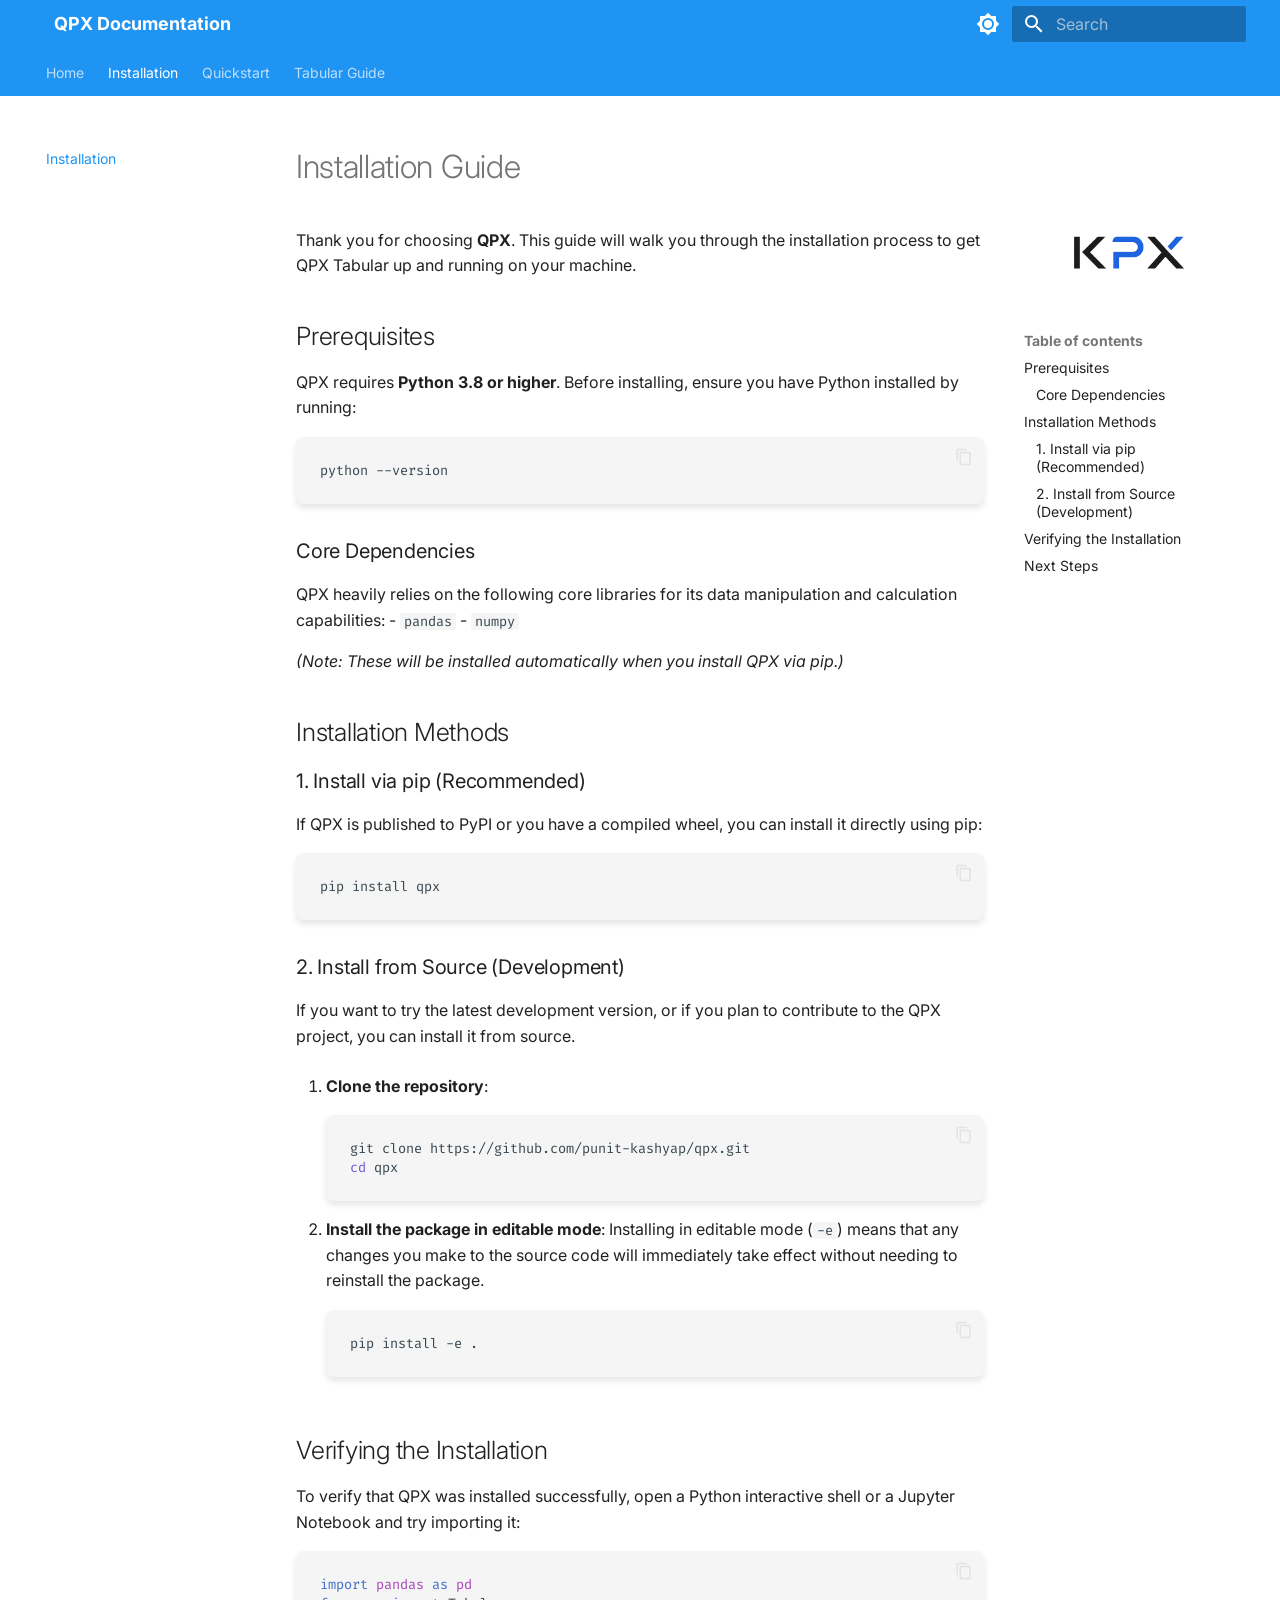
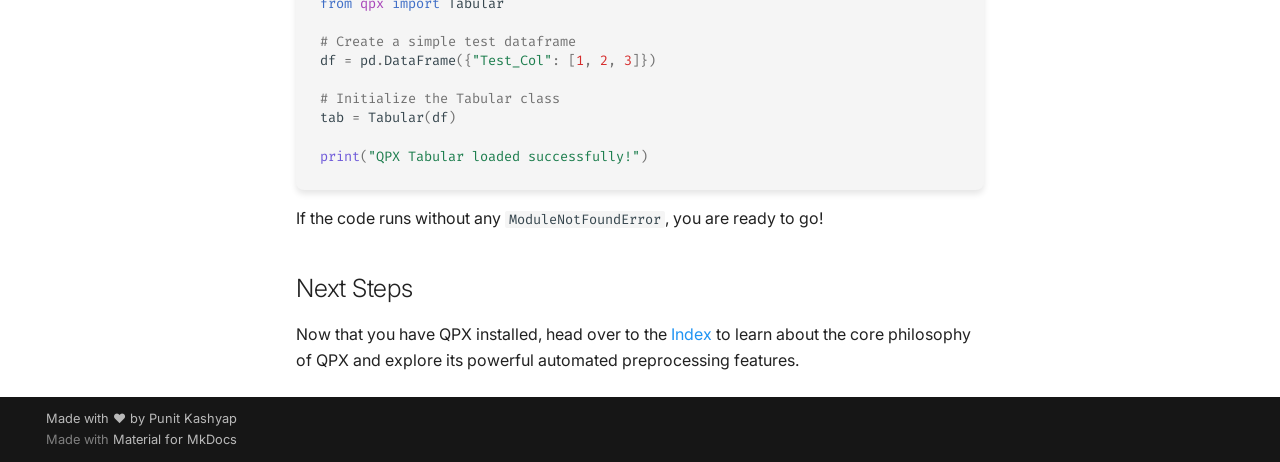
==== commit 1714ca6e: "Deployed cf1df52 with MkDocs version: 1.6.1" ====
--- a/installation/index.html
+++ b/installation/index.html
@@ -27,7 +27,7 @@
     
     
       
-        <title>Installation - KPX Documentation</title>
+        <title>Installation - QPX Documentation</title>
       
     
     
@@ -94,7 +94,7 @@
 
 <header class="md-header" data-md-component="header">
   <nav class="md-header__inner md-grid" aria-label="Header">
-    <a href=".." title="KPX Documentation" class="md-header__button md-logo" aria-label="KPX Documentation" data-md-component="logo">
+    <a href=".." title="QPX Documentation" class="md-header__button md-logo" aria-label="QPX Documentation" data-md-component="logo">
       
   <img src="../assets/logo.png" alt="logo">
 
@@ -107,7 +107,7 @@
       <div class="md-header__ellipsis">
         <div class="md-header__topic">
           <span class="md-ellipsis">
-            KPX Documentation
+            QPX Documentation
           </span>
         </div>
         <div class="md-header__topic" data-md-component="header-topic">
@@ -314,12 +314,12 @@
 
 <nav class="md-nav md-nav--primary md-nav--lifted" aria-label="Navigation" data-md-level="0">
   <label class="md-nav__title" for="__drawer">
-    <a href=".." title="KPX Documentation" class="md-nav__button md-logo" aria-label="KPX Documentation" data-md-component="logo">
+    <a href=".." title="QPX Documentation" class="md-nav__button md-logo" aria-label="QPX Documentation" data-md-component="logo">
       
   <img src="../assets/logo.png" alt="logo">
 
     </a>
-    KPX Documentation
+    QPX Documentation
   </label>
   
   <ul class="md-nav__list" data-md-scrollfix>
@@ -812,7 +812,7 @@
           <!-- Inject logo directly into the secondary sidebar container -->
           <div style="text-align: center; padding: 1.5rem 1rem 0 1rem;">
             <a href="../">
-              <img src="../assets/logo.png" alt="KPX Logo" style="max-width: 150px; height: auto;">
+              <img src="../assets/logo.png" alt="QPX Logo" style="max-width: 150px; height: auto;">
             </a>
           </div>
           
@@ -937,28 +937,28 @@
 
 
 <h1 id="installation-guide">Installation Guide</h1>
-<p>Thank you for choosing <strong>KPX</strong>. This guide will walk you through the installation process to get KPX Tabular up and running on your machine.</p>
+<p>Thank you for choosing <strong>QPX</strong>. This guide will walk you through the installation process to get QPX Tabular up and running on your machine.</p>
 <h2 id="prerequisites">Prerequisites</h2>
-<p>KPX requires <strong>Python 3.8 or higher</strong>. Before installing, ensure you have Python installed by running:</p>
+<p>QPX requires <strong>Python 3.8 or higher</strong>. Before installing, ensure you have Python installed by running:</p>
 <div class="language-bash highlight"><pre><span></span><code><span id="__span-0-1"><a id="__codelineno-0-1" name="__codelineno-0-1" href="#__codelineno-0-1"></a>python<span class="w"> </span>--version
 </span></code></pre></div>
 <h3 id="core-dependencies">Core Dependencies</h3>
-<p>KPX heavily relies on the following core libraries for its data manipulation and calculation capabilities:
+<p>QPX heavily relies on the following core libraries for its data manipulation and calculation capabilities:
 - <code>pandas</code>
 - <code>numpy</code></p>
-<p><em>(Note: These will be installed automatically when you install KPX via pip.)</em></p>
+<p><em>(Note: These will be installed automatically when you install QPX via pip.)</em></p>
 <h2 id="installation-methods">Installation Methods</h2>
 <h3 id="1-install-via-pip-recommended">1. Install via pip (Recommended)</h3>
-<p>If KPX is published to PyPI or you have a compiled wheel, you can install it directly using pip:</p>
-<div class="language-bash highlight"><pre><span></span><code><span id="__span-1-1"><a id="__codelineno-1-1" name="__codelineno-1-1" href="#__codelineno-1-1"></a>pip<span class="w"> </span>install<span class="w"> </span>kpx
+<p>If QPX is published to PyPI or you have a compiled wheel, you can install it directly using pip:</p>
+<div class="language-bash highlight"><pre><span></span><code><span id="__span-1-1"><a id="__codelineno-1-1" name="__codelineno-1-1" href="#__codelineno-1-1"></a>pip<span class="w"> </span>install<span class="w"> </span>qpx
 </span></code></pre></div>
 <h3 id="2-install-from-source-development">2. Install from Source (Development)</h3>
-<p>If you want to try the latest development version, or if you plan to contribute to the KPX project, you can install it from source.</p>
+<p>If you want to try the latest development version, or if you plan to contribute to the QPX project, you can install it from source.</p>
 <ol>
 <li>
 <p><strong>Clone the repository</strong>:
-   <div class="language-bash highlight"><pre><span></span><code><span id="__span-2-1"><a id="__codelineno-2-1" name="__codelineno-2-1" href="#__codelineno-2-1"></a>git<span class="w"> </span>clone<span class="w"> </span>https://github.com/punit-kashyap/kpx.git
-</span><span id="__span-2-2"><a id="__codelineno-2-2" name="__codelineno-2-2" href="#__codelineno-2-2"></a><span class="nb">cd</span><span class="w"> </span>kpx
+   <div class="language-bash highlight"><pre><span></span><code><span id="__span-2-1"><a id="__codelineno-2-1" name="__codelineno-2-1" href="#__codelineno-2-1"></a>git<span class="w"> </span>clone<span class="w"> </span>https://github.com/punit-kashyap/qpx.git
+</span><span id="__span-2-2"><a id="__codelineno-2-2" name="__codelineno-2-2" href="#__codelineno-2-2"></a><span class="nb">cd</span><span class="w"> </span>qpx
 </span></code></pre></div></p>
 </li>
 <li>
@@ -969,9 +969,9 @@
 </li>
 </ol>
 <h2 id="verifying-the-installation">Verifying the Installation</h2>
-<p>To verify that KPX was installed successfully, open a Python interactive shell or a Jupyter Notebook and try importing it:</p>
+<p>To verify that QPX was installed successfully, open a Python interactive shell or a Jupyter Notebook and try importing it:</p>
 <div class="language-python highlight"><pre><span></span><code><span id="__span-4-1"><a id="__codelineno-4-1" name="__codelineno-4-1" href="#__codelineno-4-1"></a><span class="kn">import</span><span class="w"> </span><span class="nn">pandas</span><span class="w"> </span><span class="k">as</span><span class="w"> </span><span class="nn">pd</span>
-</span><span id="__span-4-2"><a id="__codelineno-4-2" name="__codelineno-4-2" href="#__codelineno-4-2"></a><span class="kn">from</span><span class="w"> </span><span class="nn">kpx</span><span class="w"> </span><span class="kn">import</span> <span class="n">Tabular</span>
+</span><span id="__span-4-2"><a id="__codelineno-4-2" name="__codelineno-4-2" href="#__codelineno-4-2"></a><span class="kn">from</span><span class="w"> </span><span class="nn">qpx</span><span class="w"> </span><span class="kn">import</span> <span class="n">Tabular</span>
 </span><span id="__span-4-3"><a id="__codelineno-4-3" name="__codelineno-4-3" href="#__codelineno-4-3"></a>
 </span><span id="__span-4-4"><a id="__codelineno-4-4" name="__codelineno-4-4" href="#__codelineno-4-4"></a><span class="c1"># Create a simple test dataframe</span>
 </span><span id="__span-4-5"><a id="__codelineno-4-5" name="__codelineno-4-5" href="#__codelineno-4-5"></a><span class="n">df</span> <span class="o">=</span> <span class="n">pd</span><span class="o">.</span><span class="n">DataFrame</span><span class="p">({</span><span class="s2">&quot;Test_Col&quot;</span><span class="p">:</span> <span class="p">[</span><span class="mi">1</span><span class="p">,</span> <span class="mi">2</span><span class="p">,</span> <span class="mi">3</span><span class="p">]})</span>
@@ -979,11 +979,11 @@
 </span><span id="__span-4-7"><a id="__codelineno-4-7" name="__codelineno-4-7" href="#__codelineno-4-7"></a><span class="c1"># Initialize the Tabular class</span>
 </span><span id="__span-4-8"><a id="__codelineno-4-8" name="__codelineno-4-8" href="#__codelineno-4-8"></a><span class="n">tab</span> <span class="o">=</span> <span class="n">Tabular</span><span class="p">(</span><span class="n">df</span><span class="p">)</span>
 </span><span id="__span-4-9"><a id="__codelineno-4-9" name="__codelineno-4-9" href="#__codelineno-4-9"></a>
-</span><span id="__span-4-10"><a id="__codelineno-4-10" name="__codelineno-4-10" href="#__codelineno-4-10"></a><span class="nb">print</span><span class="p">(</span><span class="s2">&quot;KPX Tabular loaded successfully!&quot;</span><span class="p">)</span>
+</span><span id="__span-4-10"><a id="__codelineno-4-10" name="__codelineno-4-10" href="#__codelineno-4-10"></a><span class="nb">print</span><span class="p">(</span><span class="s2">&quot;QPX Tabular loaded successfully!&quot;</span><span class="p">)</span>
 </span></code></pre></div>
 <p>If the code runs without any <code>ModuleNotFoundError</code>, you are ready to go!</p>
 <h2 id="next-steps">Next Steps</h2>
-<p>Now that you have KPX installed, head over to the <a href="../">Index</a> to learn about the core philosophy of KPX and explore its powerful automated preprocessing features.</p>
+<p>Now that you have QPX installed, head over to the <a href="../">Index</a> to learn about the core philosophy of QPX and explore its powerful automated preprocessing features.</p>
 
 
 
--- a/stylesheets/extra.css
+++ b/stylesheets/extra.css
@@ -52,7 +52,7 @@
 }
 
 /* Dark Mode Logo Adjustments */
-[data-md-color-scheme="slate"] img[alt="KPX Logo"],
+[data-md-color-scheme="slate"] img[alt="QPX Logo"],
 [data-md-color-scheme="slate"] .md-logo img {
   filter: invert(1) hue-rotate(180deg) brightness(1.5);
 }
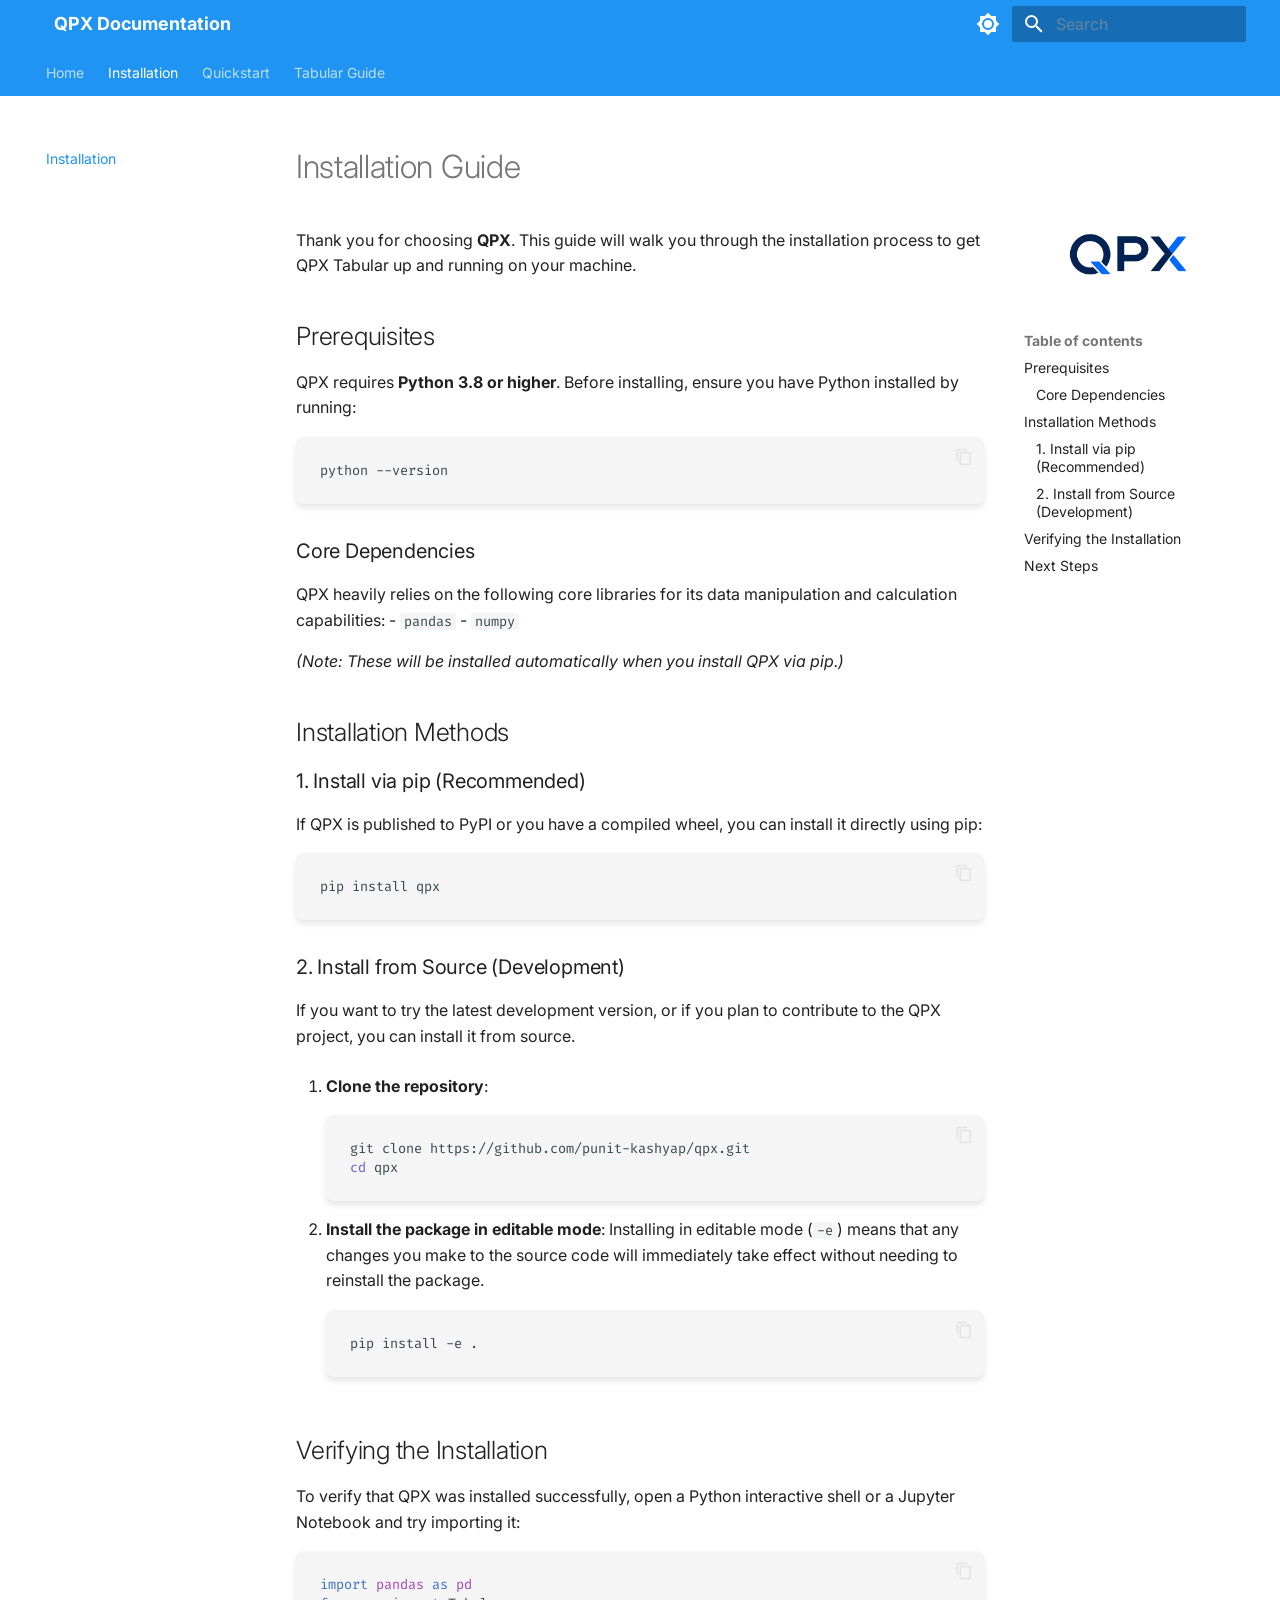
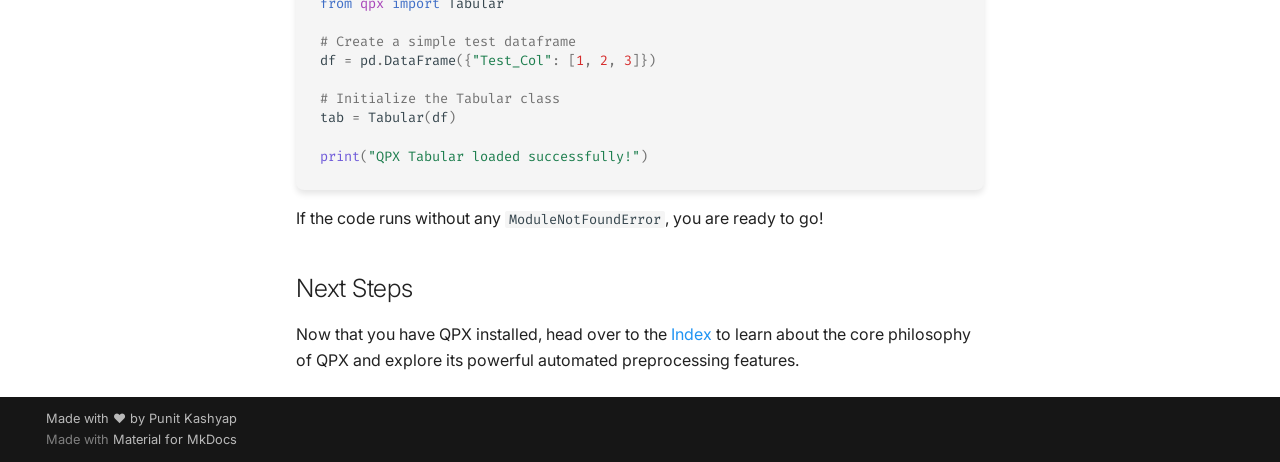
==== commit fac20e47: "Deployed 023e749 with MkDocs version: 1.6.1" ====
--- a/installation/index.html
+++ b/installation/index.html
@@ -22,7 +22,7 @@
         
       
       
-      <link rel="icon" href="../assets/logo.png">
+      <link rel="icon" href="../assets/qpx_logo.png">
       <meta name="generator" content="mkdocs-1.6.1, mkdocs-material-9.7.6">
     
     
@@ -96,7 +96,7 @@
   <nav class="md-header__inner md-grid" aria-label="Header">
     <a href=".." title="QPX Documentation" class="md-header__button md-logo" aria-label="QPX Documentation" data-md-component="logo">
       
-  <img src="../assets/logo.png" alt="logo">
+  <img src="../assets/qpx_logo.png" alt="logo">
 
     </a>
     <label class="md-header__button md-icon" for="__drawer">
@@ -316,7 +316,7 @@
   <label class="md-nav__title" for="__drawer">
     <a href=".." title="QPX Documentation" class="md-nav__button md-logo" aria-label="QPX Documentation" data-md-component="logo">
       
-  <img src="../assets/logo.png" alt="logo">
+  <img src="../assets/qpx_logo.png" alt="logo">
 
     </a>
     QPX Documentation
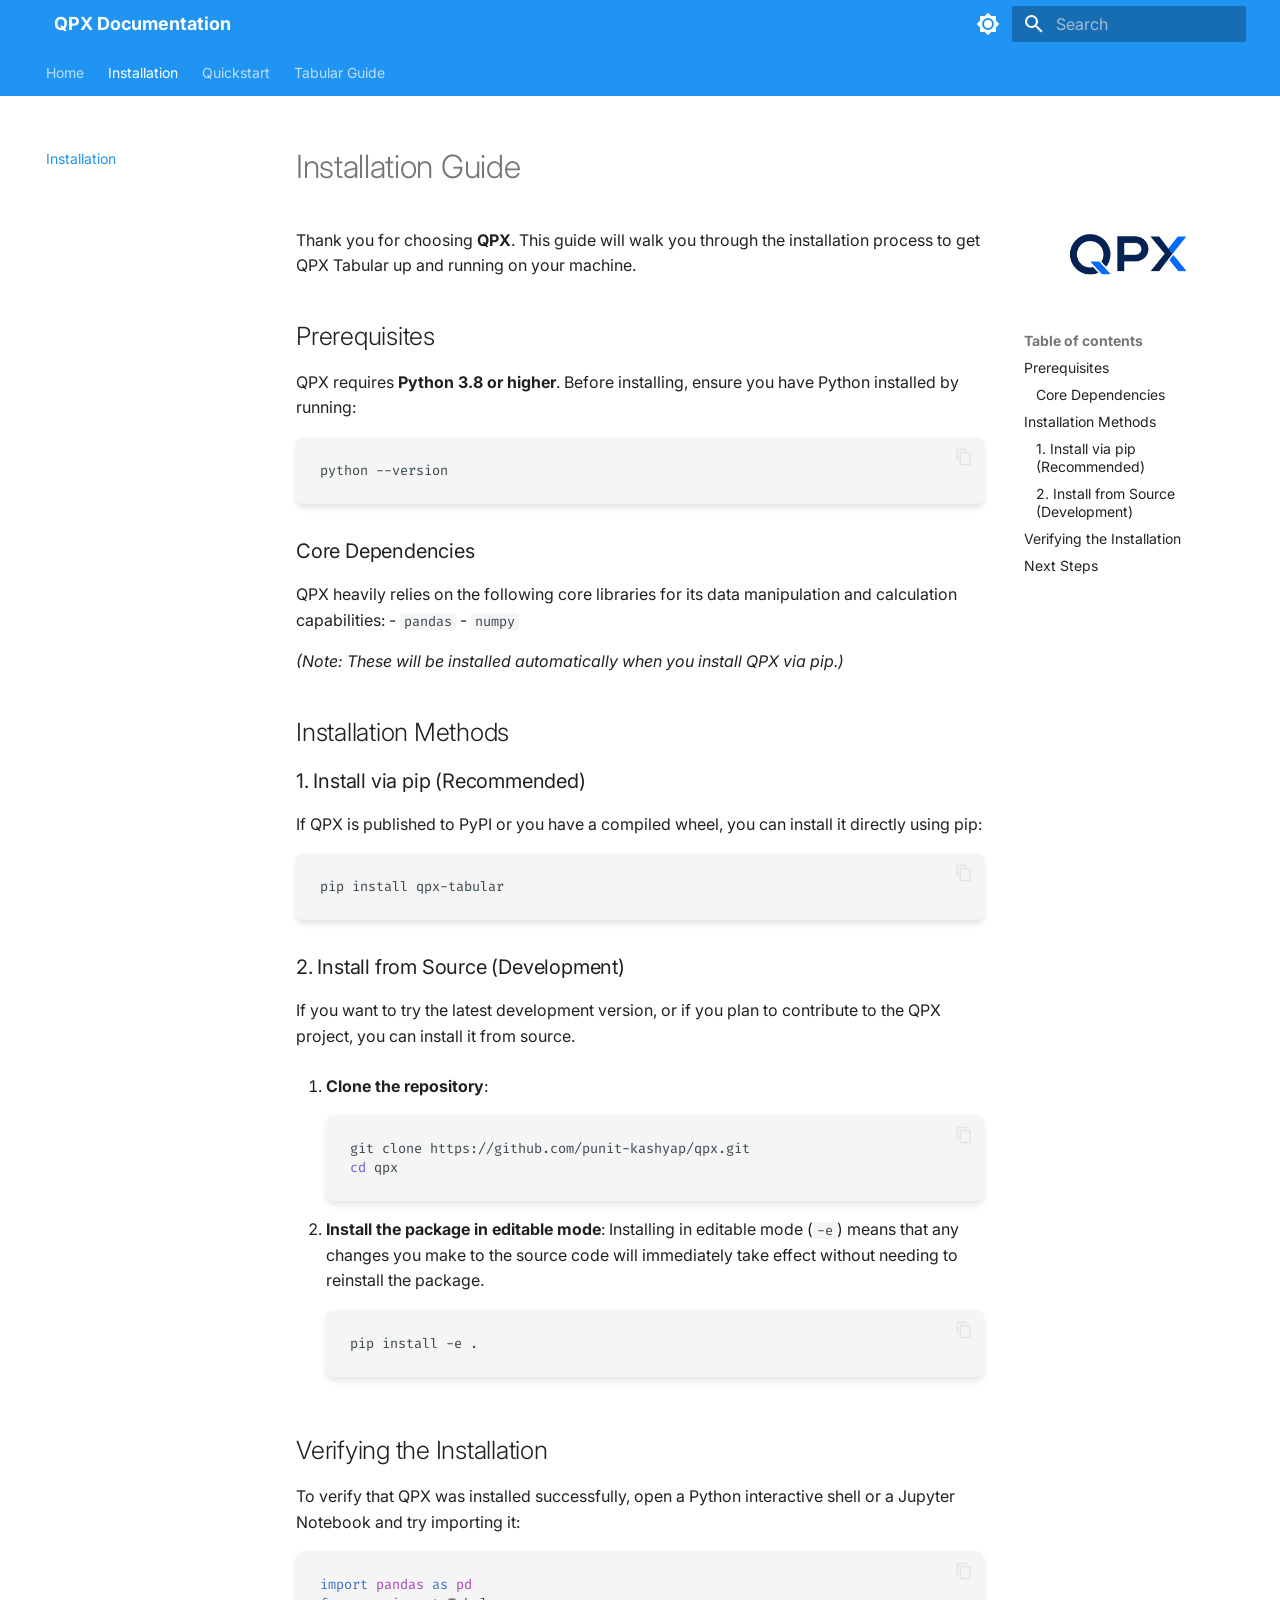
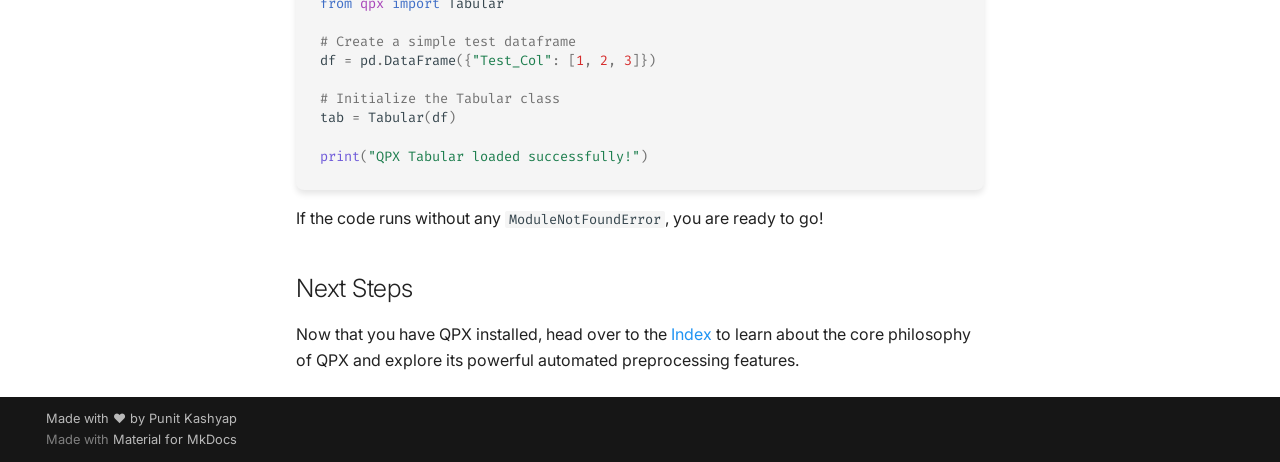
==== commit 47538bba: "Deployed 0bb362f with MkDocs version: 1.6.1" ====
--- a/installation/index.html
+++ b/installation/index.html
@@ -950,7 +950,7 @@
 <h2 id="installation-methods">Installation Methods</h2>
 <h3 id="1-install-via-pip-recommended">1. Install via pip (Recommended)</h3>
 <p>If QPX is published to PyPI or you have a compiled wheel, you can install it directly using pip:</p>
-<div class="language-bash highlight"><pre><span></span><code><span id="__span-1-1"><a id="__codelineno-1-1" name="__codelineno-1-1" href="#__codelineno-1-1"></a>pip<span class="w"> </span>install<span class="w"> </span>qpx
+<div class="language-bash highlight"><pre><span></span><code><span id="__span-1-1"><a id="__codelineno-1-1" name="__codelineno-1-1" href="#__codelineno-1-1"></a>pip<span class="w"> </span>install<span class="w"> </span>qpx-tabular
 </span></code></pre></div>
 <h3 id="2-install-from-source-development">2. Install from Source (Development)</h3>
 <p>If you want to try the latest development version, or if you plan to contribute to the QPX project, you can install it from source.</p>
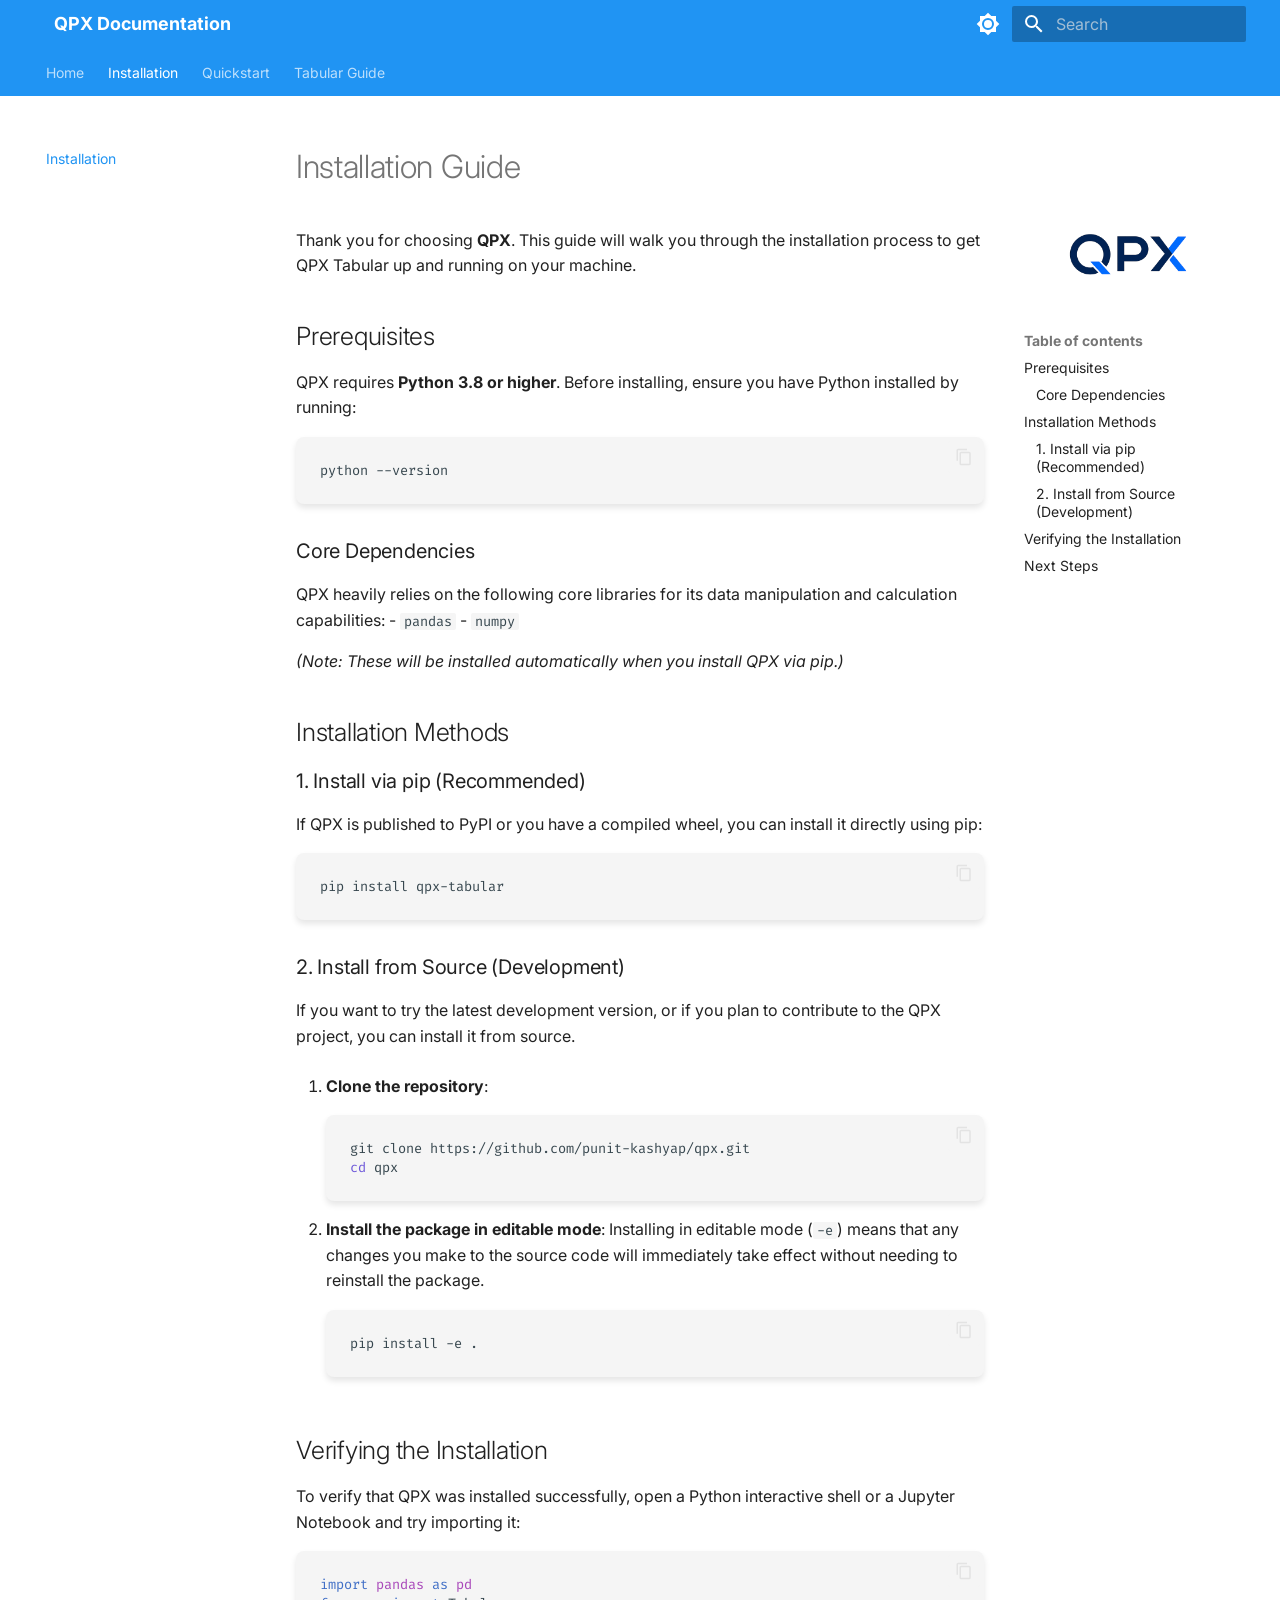
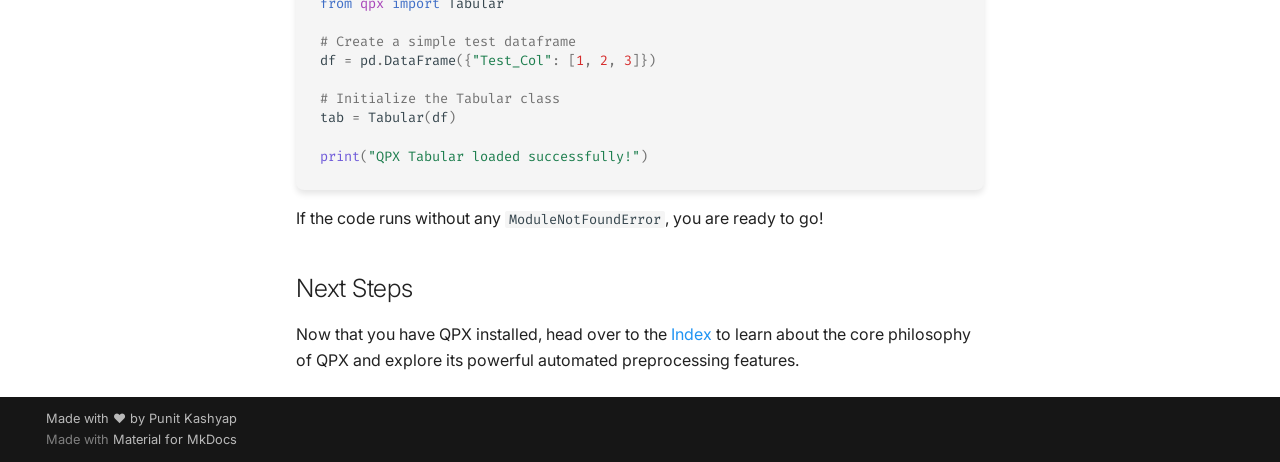
==== commit 0a4c021e: "Deployed a393bf4 with MkDocs version: 1.6.1" ====
--- a/installation/index.html
+++ b/installation/index.html
@@ -812,7 +812,7 @@
           <!-- Inject logo directly into the secondary sidebar container -->
           <div style="text-align: center; padding: 1.5rem 1rem 0 1rem;">
             <a href="../">
-              <img src="../assets/logo.png" alt="QPX Logo" style="max-width: 150px; height: auto;">
+              <img src="../assets/qpx_logo.png" alt="QPX Logo" style="max-width: 150px; height: auto;">
             </a>
           </div>
           
